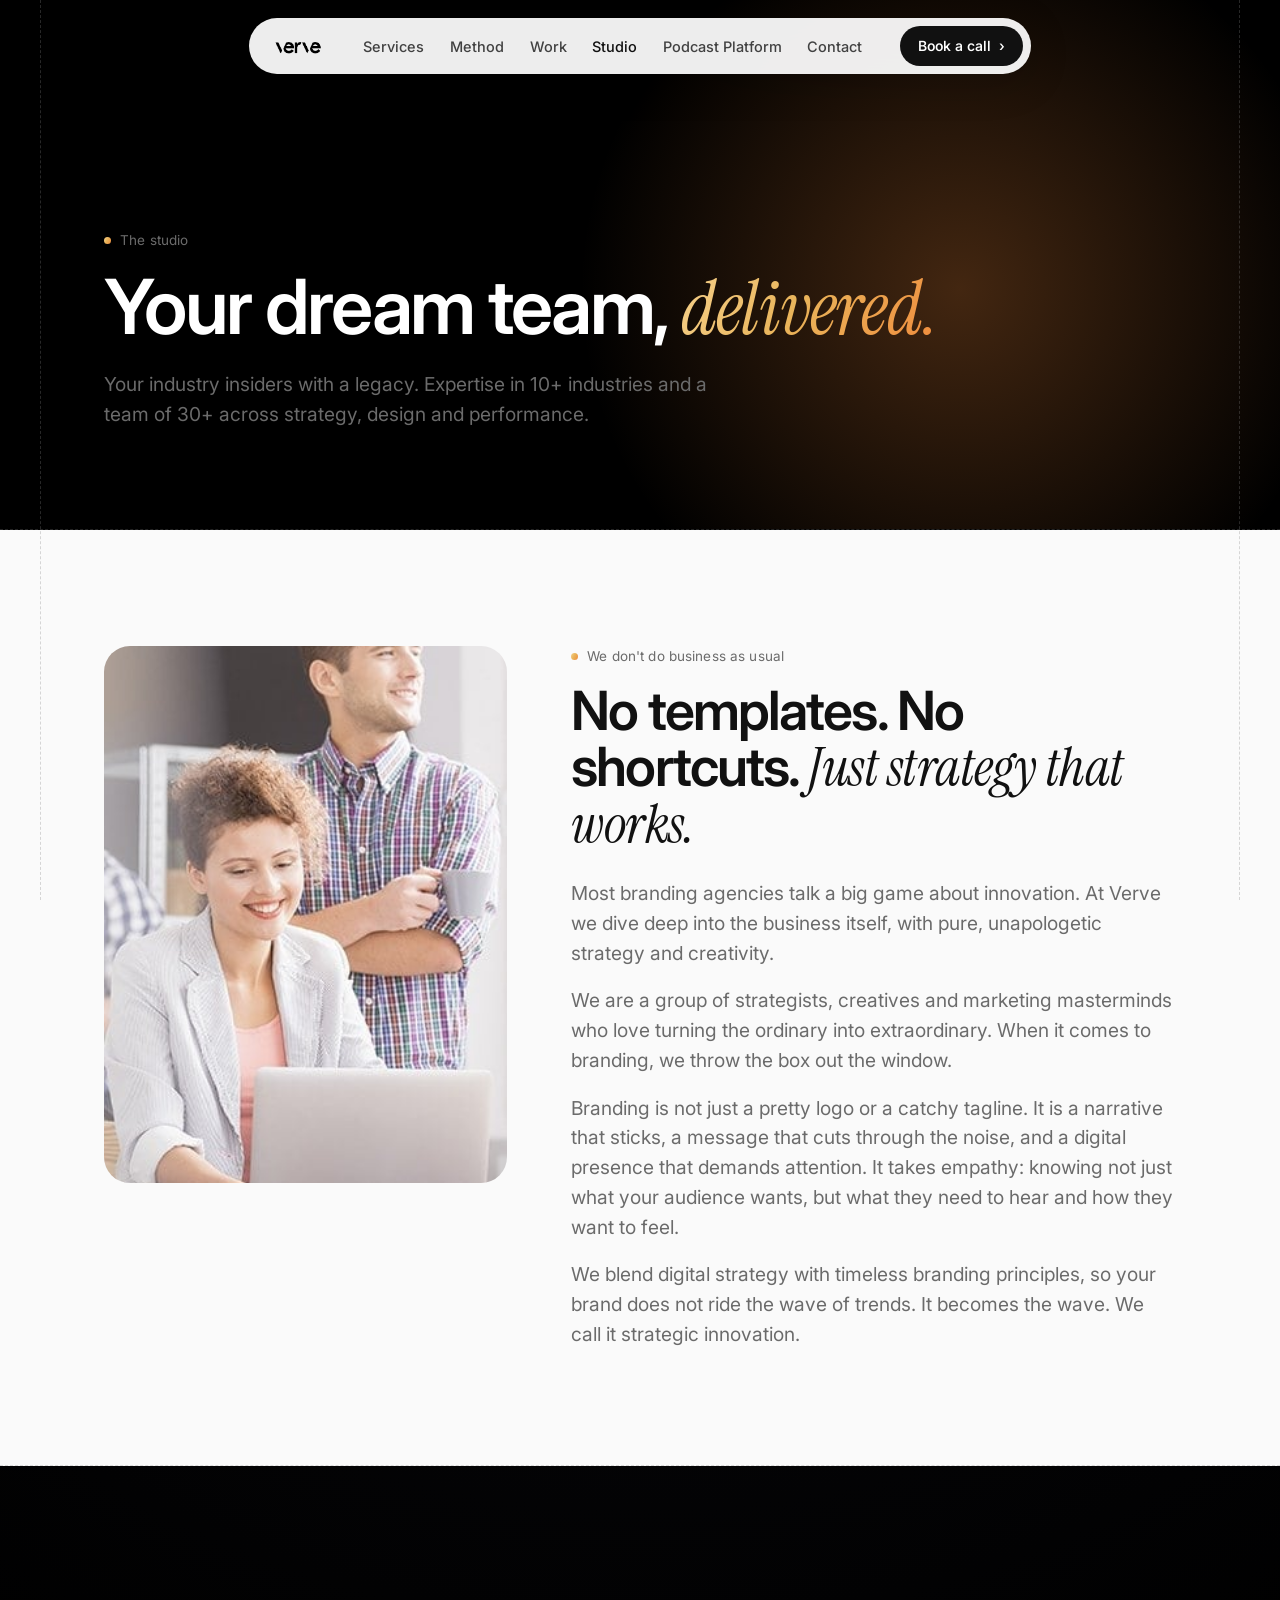
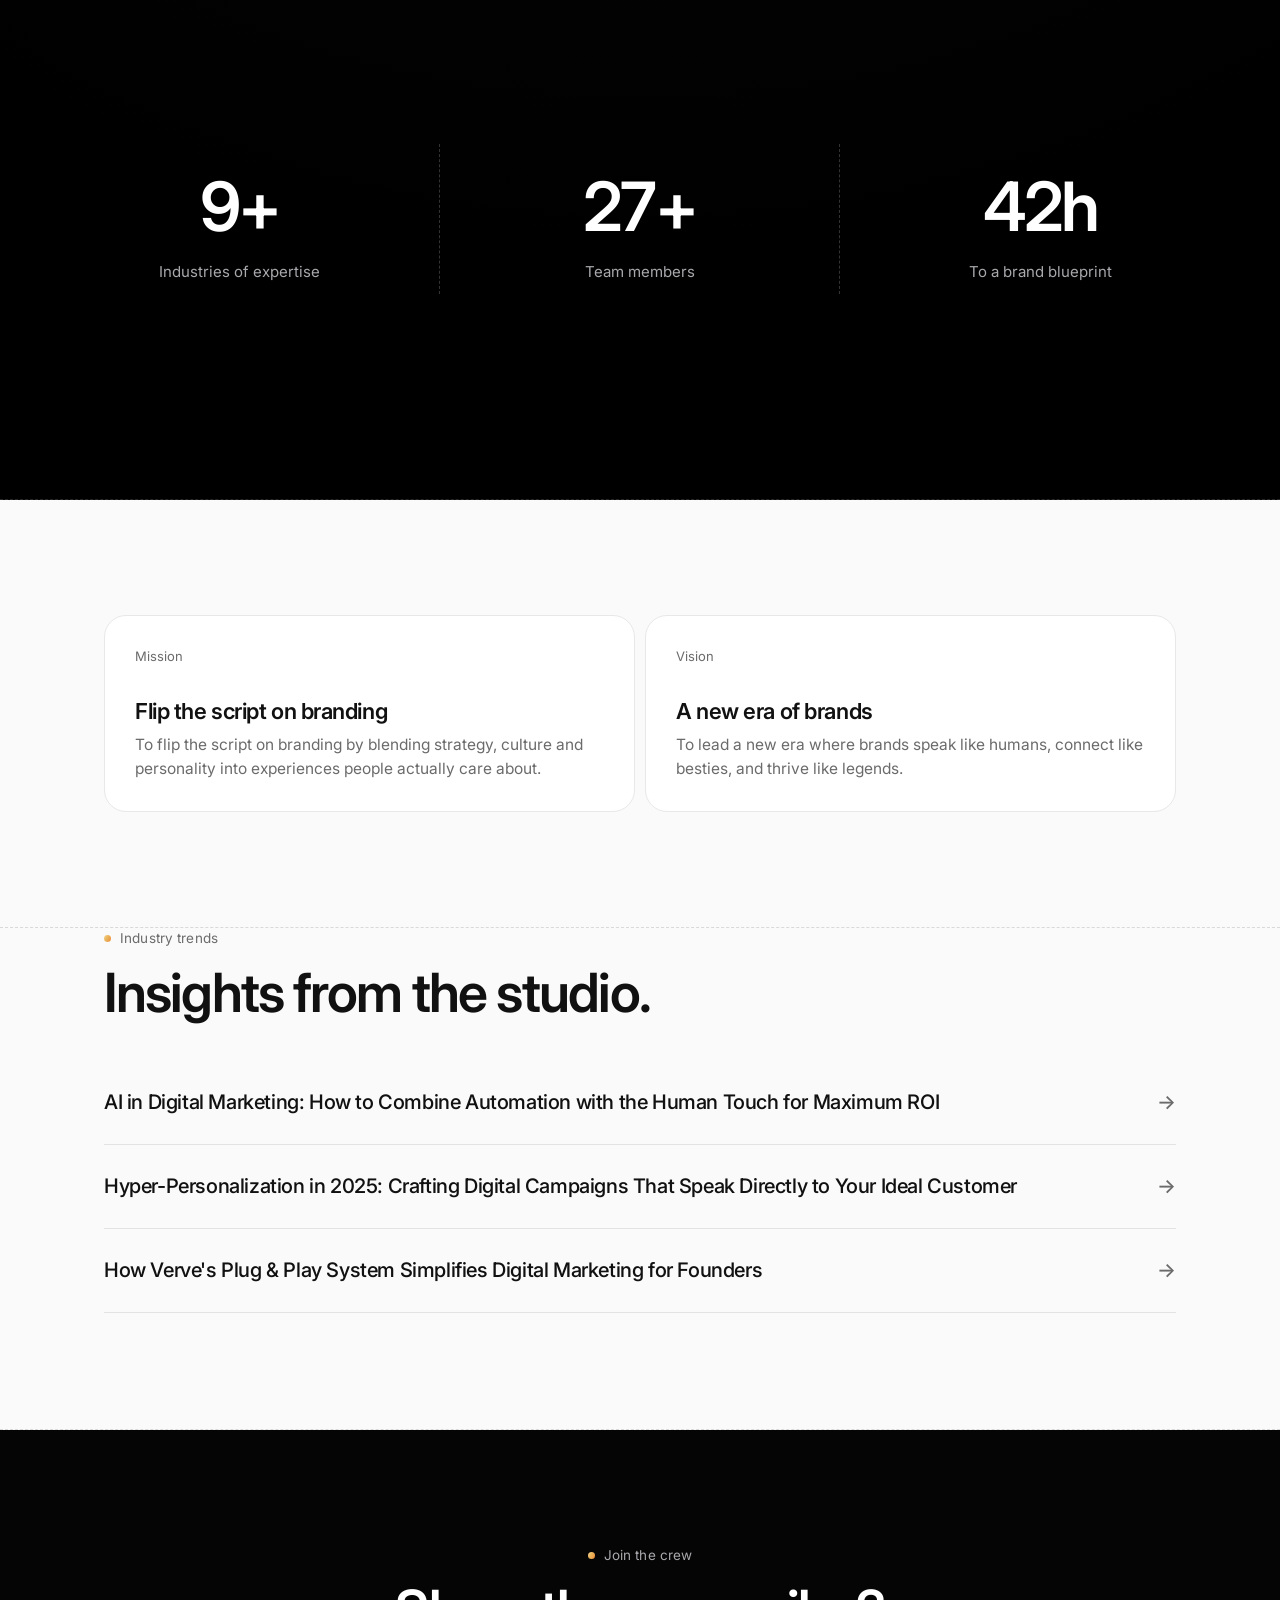
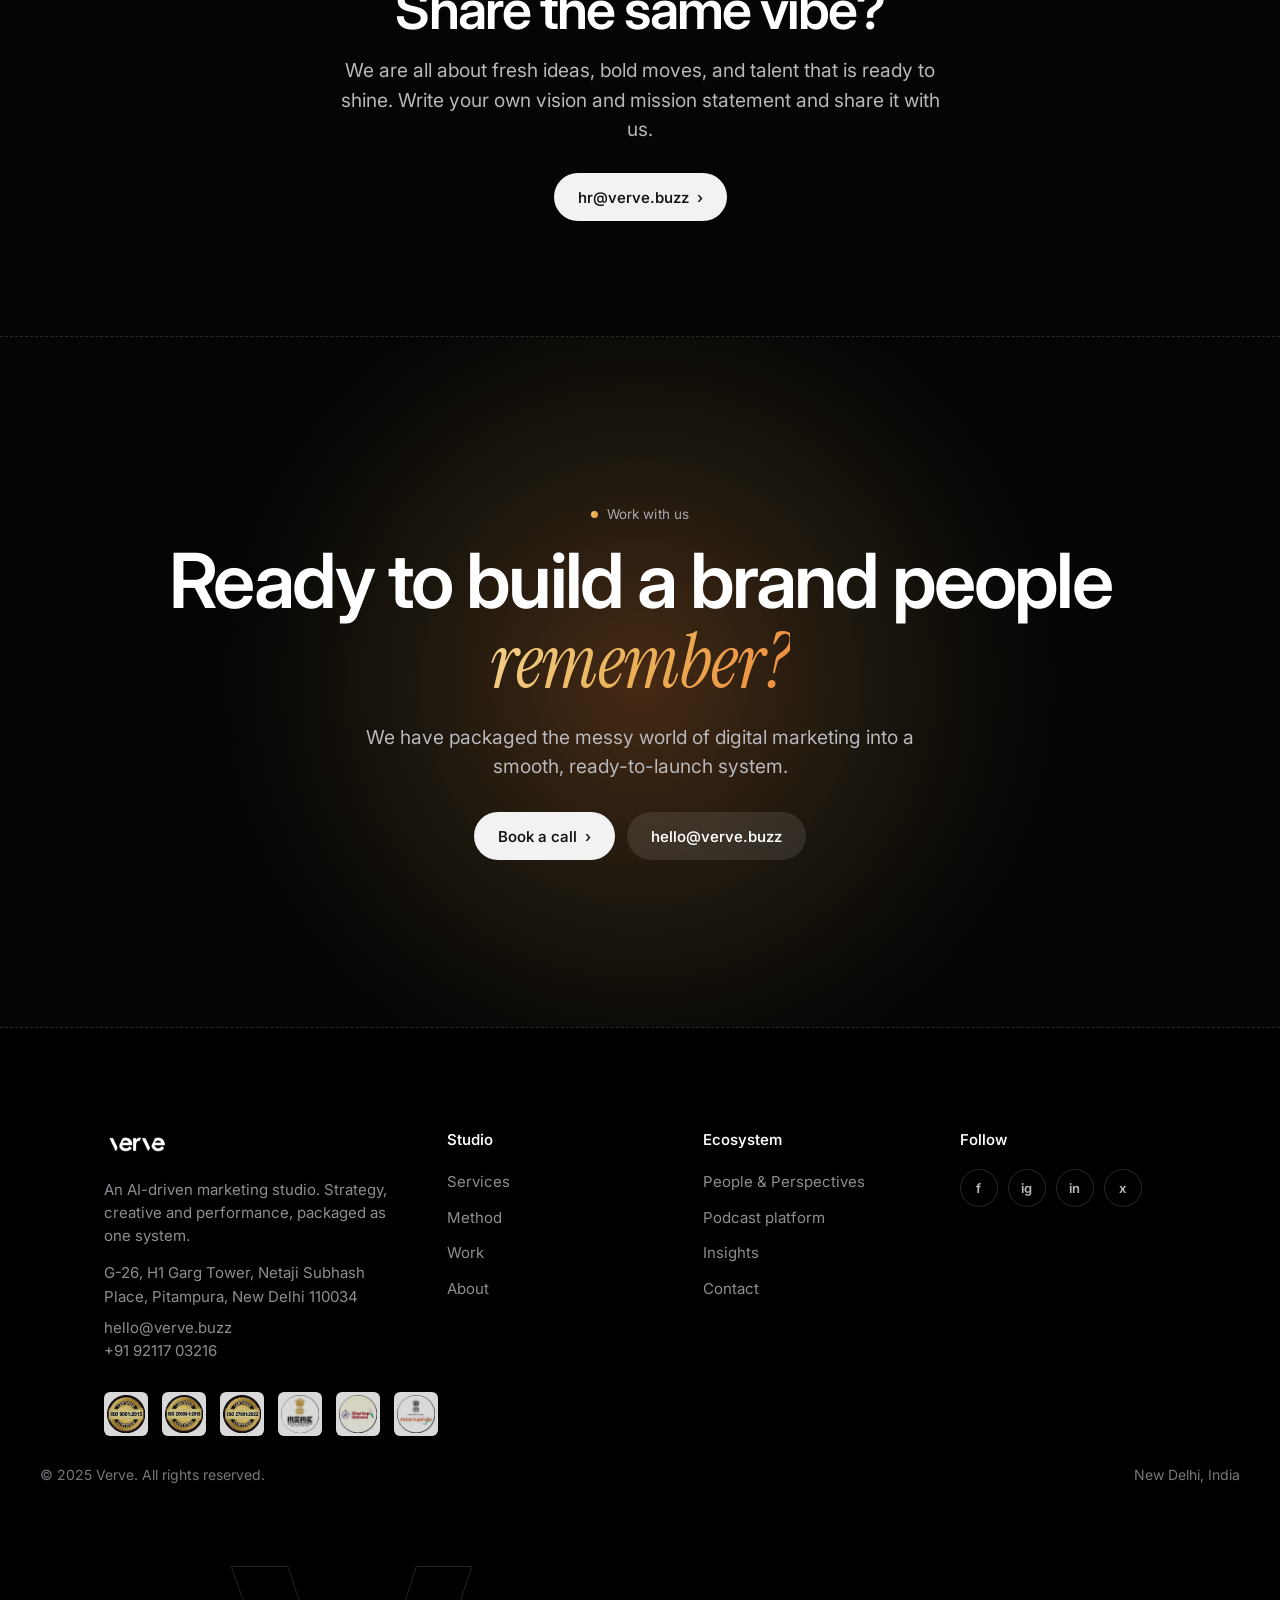
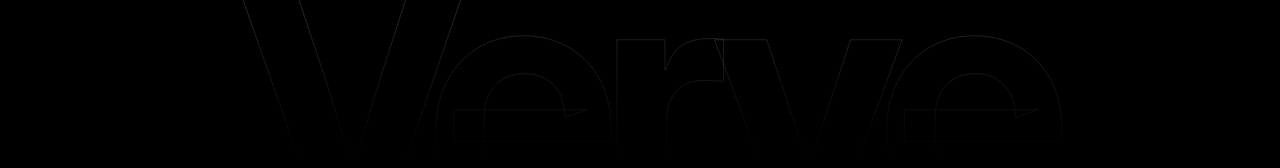
==== about.html @ da862b98 "Redesign: Atomik-inspired clean premium layout, poster graphics, no pricing" ====
<!doctype html><html lang="en"><head><meta charset="utf-8"><meta name="viewport" content="width=device-width,initial-scale=1"><title>Studio | Verve</title><meta name="description" content="Your industry insiders with a legacy. A team of strategists, creatives and marketers who do not do business as usual."><meta property="og:title" content="Studio | Verve"><meta property="og:description" content="Your industry insiders with a legacy. A team of strategists, creatives and marketers who do not do business as usual."><meta property="og:image" content="/assets/v/work5.webp"><meta name="theme-color" content="#050505"><link rel="icon" href="/assets/v/favicon.png"><link rel="preconnect" href="https://fonts.googleapis.com"><link rel="preconnect" href="https://fonts.gstatic.com" crossorigin><link href="https://fonts.googleapis.com/css2?family=Inter:wght@400;450;500;550;600;700&family=Instrument+Serif:ital@1&display=swap" rel="stylesheet"><link rel="stylesheet" href="/css/style.css?v=6"></head><body><div class="rails"></div>
<header class="nav"><div class="pill"><a href="/"><img class="logo" src="/assets/v/verve-logo.png" alt="Verve"></a><ul><li><a href="/services.html">Services</a></li><li><a href="/system.html">Method</a></li><li><a href="/work.html">Work</a></li><li><a href="/about.html" class="on">Studio</a></li><li><a href="/podcast.html">Podcast Platform</a></li><li><a href="/contact.html">Contact</a></li></ul><a class="btn k sm" href="/contact.html">Book a call <i>&rsaquo;</i></a><button class="burger" aria-label="Menu">&#9776;</button></div></header><main><section class="ph"><div class="wrap"><div class="kick">The studio</div><h1 class="rv">Your dream team, <span class="ser gold">delivered.</span></h1><p class="lead rv">Your industry insiders with a legacy. Expertise in 10+ industries and a team of 30+ across strategy, design and performance.</p></div></section><section class="pad"><div class="wrap"><div class="split" style="align-items:start"><div class="aimg rv"><img src="/assets/v/about_img-1.jpg" alt="The Verve team over coffee" loading="lazy"></div><div class="rv"><div class="kick">We don't do business as usual</div><h2 style="margin-bottom:26px">No templates. No shortcuts. <span class="ser">Just strategy that works.</span></h2><p class="lead" style="margin-bottom:18px">Most branding agencies talk a big game about innovation. At Verve we dive deep into the business itself, with pure, unapologetic strategy and creativity.</p><p class="lead" style="margin-bottom:18px">We are a group of strategists, creatives and marketing masterminds who love turning the ordinary into extraordinary. When it comes to branding, we throw the box out the window.</p><p class="lead" style="margin-bottom:18px">Branding is not just a pretty logo or a catchy tagline. It is a narrative that sticks, a message that cuts through the noise, and a digital presence that demands attention. It takes empathy: knowing not just what your audience wants, but what they need to hear and how they want to feel.</p><p class="lead">We blend digital strategy with timeless branding principles, so your brand does not ride the wave of trends. It becomes the wave. We call it strategic innovation.</p></div></div></div></section><section class="dark nums"><div class="wrap ctr pad" style="padding-bottom:0"><div class="kick" style="justify-content:center">The secret ingredient? Us</div><h2 class="rv">A partnership, not a vendor.</h2><div class="grid3"><div><b data-to="10" data-s="+">0</b><span>Industries of expertise</span></div><div><b data-to="30" data-s="+">0</b><span>Team members</span></div><div><b data-to="48" data-s="h">0</b><span>To a brand blueprint</span></div></div></div><div class="horizon"></div></section><section class="pad"><div class="wrap"><div class="g2" style="margin-top:0"><div class="cd"><span class="n">Mission</span><h3>Flip the script on branding</h3><p>To flip the script on branding by blending strategy, culture and personality into experiences people actually care about.</p></div><div class="cd"><span class="n">Vision</span><h3>A new era of brands</h3><p>To lead a new era where brands speak like humans, connect like besties, and thrive like legends.</p></div></div></div></section><section class="pad" style="padding-top:0"><div class="wrap"><div class="kick">Industry trends</div><h2 class="rv">Insights from the studio.</h2><div class="blog" style="margin-top:40px"><a href="https://verve.buzz/ai-in-digital-marketing-how-to-combine-automation-with-the-human-touch-for-maximum-roi/" rel="noopener"><b style="font-weight:520">AI in Digital Marketing: How to Combine Automation with the Human Touch for Maximum ROI</b><span>&rarr;</span></a><a href="https://verve.buzz/hyper-personalization-in-2025-crafting-digital-campaigns-that-speak-directly-to-your-ideal-customer/" rel="noopener"><b style="font-weight:520">Hyper-Personalization in 2025: Crafting Digital Campaigns That Speak Directly to Your Ideal Customer</b><span>&rarr;</span></a><a href="https://verve.buzz/how-verves-plug-play-system-simplifies-digital-marketing-for-founders/" rel="noopener"><b style="font-weight:520">How Verve's Plug &amp; Play System Simplifies Digital Marketing for Founders</b><span>&rarr;</span></a></div></div></section><section class="pad dark" style="background:#050505"><div class="wrap ctr"><div class="kick" style="justify-content:center">Join the crew</div><h2 class="rv">Share the same vibe?</h2><p class="lead" style="margin-top:18px">We are all about fresh ideas, bold moves, and talent that is ready to shine. Write your own vision and mission statement and share it with us.</p><p style="margin-top:28px"><a class="btn w" href="mailto:hr@verve.buzz">hr@verve.buzz <i>&rsaquo;</i></a></p></div></section><section class="cta2 dark"><div class="orb"></div><div class="wrap in"><div class="kick" style="justify-content:center">Work with us</div><h2 class="rv">Ready to build a brand people <span class="ser gold">remember?</span></h2><p class="lead rv" style="margin:0 auto">We have packaged the messy world of digital marketing into a smooth, ready-to-launch system.</p><div class="cta"><a class="btn w" href="/contact.html">Book a call <i>&rsaquo;</i></a><a class="btn g" href="mailto:hello@verve.buzz">hello@verve.buzz</a></div></div></section></main><footer><div class="wrap"><div class="fg"><div><img src="/assets/v/verve-logo.png" alt="Verve" style="height:30px;margin-bottom:20px"><p style="max-width:330px">An AI-driven marketing studio. Strategy, creative and performance, packaged as one system.</p><p style="margin-top:14px">G-26, H1 Garg Tower, Netaji Subhash Place, Pitampura, New Delhi 110034</p><p style="margin-top:8px"><a href="mailto:hello@verve.buzz">hello@verve.buzz</a><br><a href="tel:+919211703216">+91 92117 03216</a></p></div>
<div><h4>Studio</h4><ul><li><a href="/services.html">Services</a></li><li><a href="/system.html">Method</a></li><li><a href="/work.html">Work</a></li><li><a href="/about.html">About</a></li></ul></div>
<div><h4>Ecosystem</h4><ul><li><a href="https://people-and-perspectives-site.pages.dev" rel="noopener">People &amp; Perspectives</a></li><li><a href="/podcast.html">Podcast platform</a></li><li><a href="https://verve.buzz/blog/" rel="noopener">Insights</a></li><li><a href="/contact.html">Contact</a></li></ul></div>
<div><h4>Follow</h4><div class="soc"><a href="https://www.facebook.com/profile.php?id=61567252204766" aria-label="Facebook" rel="noopener">f</a><a href="https://www.instagram.com/theverve360" aria-label="Instagram" rel="noopener">ig</a><a href="https://www.linkedin.com/company/theverve360" aria-label="LinkedIn" rel="noopener">in</a><a href="https://x.com/verve360" aria-label="X" rel="noopener">x</a></div></div></div>
<div class="certs"><img src="/assets/pp/logos/cert_iso9001.png" alt="ISO 9001" loading="lazy"><img src="/assets/pp/logos/cert_iso20000.png" alt="ISO 20000" loading="lazy"><img src="/assets/pp/logos/cert_iso27001.png" alt="ISO 27001" loading="lazy"><img src="/assets/pp/logos/cert_msme.png" alt="MSME" loading="lazy"><img src="/assets/pp/logos/cert_odisha.png" alt="Startup Odisha" loading="lazy"><img src="/assets/pp/logos/cert_startupindia.png" alt="Startup India" loading="lazy"></div></div><div class="wrap fb"><span>&copy; 2025 Verve. All rights reserved.</span><span>New Delhi, India</span></div><div class="mark" aria-hidden="true">Verve</div></footer>
<div class="lb"><button aria-label="Close">&times;</button><img alt=""></div><script src="/js/main.js?v=6" defer></script></body></html>
---- css/style.css ----
:root{--ink:#050505;--ink2:#0d0d0f;--paper:#fafafa;--card:#f1f1f0;--txt:#111;--mut:#6b6b6b;--lt:#a8a8ad;--gold:#e9b45a;--amber:#f08a3c;--grad:linear-gradient(120deg,#f6d28e,#e9b45a 45%,#f08a3c);--r:24px;--w:1200px;--f:'Inter',system-ui,sans-serif;--s:'Instrument Serif',Georgia,serif}
*{box-sizing:border-box;margin:0;padding:0}html{scroll-behavior:smooth}
body{font-family:var(--f);background:var(--paper);color:var(--txt);line-height:1.55;-webkit-font-smoothing:antialiased;overflow-x:hidden;font-size:16px}
img,video{display:block;max-width:100%}a{color:inherit;text-decoration:none}ul{list-style:none}
.rails{position:fixed;inset:0 max(14px,calc((100vw - var(--w))/2)) 0;border-inline:1px dashed rgba(128,128,128,.3);pointer-events:none;z-index:60}
.wrap{max-width:var(--w);margin:0 auto;padding:0 clamp(22px,5vw,64px)}
section{position:relative;border-bottom:1px dashed rgba(128,128,128,.28)}
.dark{background:var(--ink);color:#fff}.dark .mut{color:var(--lt)}
.pad{padding:clamp(70px,9vw,130px) 0}
h1,h2,h3{letter-spacing:-.035em;line-height:1.04;font-weight:600}
h1{font-size:clamp(40px,6.2vw,76px)}h2{font-size:clamp(32px,4.4vw,54px)}h3{font-size:22px;letter-spacing:-.02em}
.ser{font-family:var(--s);font-style:italic;font-weight:400;letter-spacing:-.01em}
.gold{background:var(--grad);-webkit-background-clip:text;background-clip:text;color:transparent}
.kick{font-size:13.5px;color:var(--mut);letter-spacing:.01em;margin-bottom:16px;display:flex;align-items:center;gap:9px}
.kick:before{content:"";width:7px;height:7px;border-radius:50%;background:var(--grad)}
.dark .kick{color:var(--lt)}
.lead{font-size:clamp(17px,1.5vw,20px);color:var(--mut);max-width:620px}.dark .lead{color:#b8b8bd}
.ctr{text-align:center}.ctr .lead,.ctr h2{margin-inline:auto}
/* buttons */
.btn{display:inline-flex;align-items:center;gap:8px;height:48px;padding:0 24px;border-radius:99px;font-weight:550;font-size:15px;border:0;cursor:pointer;transition:transform .25s,background .25s,box-shadow .25s;font-family:inherit}
.btn.w{background:#f2f2f2;color:#111}.btn.w:hover{background:#fff;transform:translateY(-2px);box-shadow:0 10px 30px rgba(255,255,255,.12)}
.btn.k{background:#111;color:#fff}.btn.k:hover{background:#000;transform:translateY(-2px);box-shadow:0 10px 30px rgba(0,0,0,.2)}
.btn.g{background:rgba(255,255,255,.1);color:#fff;backdrop-filter:blur(8px)}.btn.g:hover{background:rgba(255,255,255,.18)}
.btn.l{background:#ececec;color:#111}.btn.l:hover{background:#e2e2e2}
.btn.sm{height:40px;padding:0 18px;font-size:14px}
.btn i{font-style:normal;transition:transform .25s}.btn:hover i{transform:translateX(3px)}
/* nav */
.nav{position:fixed;top:18px;left:0;right:0;z-index:80;display:flex;justify-content:center;pointer-events:none}
.nav .pill{pointer-events:auto;display:flex;align-items:center;gap:clamp(14px,3vw,38px);background:rgba(255,255,255,.93);backdrop-filter:blur(14px);border-radius:99px;padding:8px 8px 8px 22px;box-shadow:0 8px 40px rgba(0,0,0,.18);color:#111;transition:transform .4s}
.nav .logo{height:25px;width:auto;filter:invert(1)}
.nav ul{display:flex;gap:clamp(14px,2vw,28px)}.nav ul a{font-size:14.5px;font-weight:500;opacity:.78;transition:opacity .2s}.nav ul a:hover,.nav ul a.on{opacity:1}
.nav .burger{display:none;background:#111;color:#fff;border:0;width:40px;height:40px;border-radius:50%;font-size:17px;cursor:pointer}
.nav.hide .pill{transform:translateY(-90px)}
@media(max-width:900px){.nav ul{display:none}.nav .burger{display:block}.nav .pill{width:calc(100% - 32px);justify-content:space-between;padding-right:8px}.nav .btn{display:none}
.nav.open ul{display:flex;position:absolute;top:62px;left:16px;right:16px;flex-direction:column;background:#fff;border-radius:22px;padding:20px 24px;gap:16px;box-shadow:0 20px 50px rgba(0,0,0,.25);pointer-events:auto}.nav.open ul a{font-size:17px;opacity:1}}
/* hero */
.hero{min-height:100svh;display:flex;flex-direction:column;justify-content:flex-start;padding-top:clamp(130px,17vh,180px);overflow:hidden;background:#000}
.hero canvas{position:absolute;inset:0;width:100%;height:100%}
.hero:after{content:"";position:absolute;inset:0;background:radial-gradient(ellipse at 50% 35%,rgba(0,0,0,.55),transparent 55%),linear-gradient(180deg,transparent 60%,#000);pointer-events:none}
.hero .in{position:relative;z-index:2;text-align:center}
.hero h1{max-width:900px;margin:0 auto 22px}.hero .lead{margin:0 auto 34px;color:#cfcfd4}
.hero .cta{display:flex;gap:12px;justify-content:center;flex-wrap:wrap}
.fan{position:relative;z-index:2;display:flex;justify-content:center;margin-top:clamp(50px,7vh,90px);height:clamp(260px,32vw,400px)}
.fan figure{position:absolute;bottom:calc(-1 * clamp(40px,6vw,90px));width:clamp(130px,17vw,230px);aspect-ratio:3/4;border-radius:18px;overflow:hidden;box-shadow:0 30px 70px rgba(0,0,0,.6);border:1px solid rgba(255,255,255,.14);transform-origin:50% 120%;transition:transform .8s cubic-bezier(.2,.8,.2,1),opacity .8s;opacity:0}
.fan.in figure{opacity:1}
.fan figure img{width:100%;height:100%;object-fit:cover}
.fan figure:nth-child(1){left:calc(50% - clamp(310px,40vw,560px));transform:rotate(-14deg) translateY(30px)}.fan.in figure:nth-child(1){transform:rotate(-14deg)}
.fan figure:nth-child(2){left:calc(50% - clamp(210px,27vw,380px));transform:rotate(-7deg) translateY(30px)}.fan.in figure:nth-child(2){transform:rotate(-7deg)}
.fan figure:nth-child(3){left:calc(50% - clamp(65px,8.5vw,115px));z-index:3;transform:translateY(30px)}.fan.in figure:nth-child(3){transform:none}
.fan figure:nth-child(4){left:calc(50% + clamp(40px,5vw,80px));transform:rotate(7deg) translateY(30px)}.fan.in figure:nth-child(4){transform:rotate(7deg)}
.fan figure:nth-child(5){left:calc(50% + clamp(140px,18vw,250px));transform:rotate(14deg) translateY(30px)}.fan.in figure:nth-child(5){transform:rotate(14deg)}
@media(max-width:700px){.fan figure:nth-child(1),.fan figure:nth-child(5){display:none}.fan figure:nth-child(2){left:calc(50% - 150px)}.fan figure:nth-child(4){left:calc(50% + 20px)}.fan figure:nth-child(3){left:calc(50% - 70px)}.fan figure{width:130px}}
/* marquee */
.marq{overflow:hidden;mask-image:linear-gradient(90deg,transparent,#000 10%,#000 90%,transparent)}
.marq .t{display:flex;gap:clamp(40px,6vw,80px);width:max-content;animation:mq 50s linear infinite;align-items:center}
.marq.rev .t{animation-direction:reverse}.marq:hover .t{animation-play-state:paused}
@keyframes mq{to{transform:translateX(-50%)}}
.strip{background:#000;padding:26px 0;border-bottom:1px dashed rgba(255,255,255,.14)}
.strip img{height:26px;width:auto;filter:brightness(0) invert(1);opacity:.55}
.strip .t{gap:70px}
/* logo grid */
.lg{display:grid;grid-template-columns:repeat(5,1fr);border-top:1px dashed rgba(128,128,128,.3)}
.lg>div{aspect-ratio:2/1;display:flex;flex-direction:column;align-items:center;justify-content:center;gap:10px;border-right:1px dashed rgba(128,128,128,.3);border-bottom:1px dashed rgba(128,128,128,.3);position:relative;transition:background .3s}
.lg>div:nth-child(5n){border-right:0}.lg>div:hover{background:#fff}
.lg img{width:62px;height:62px;border-radius:50%;object-fit:cover;filter:grayscale(1);opacity:.75;transition:.4s}.lg>div:hover img{filter:none;opacity:1;transform:scale(1.06)}
.lg small{position:absolute;bottom:12px;font-size:11.5px;color:var(--mut)}
@media(max-width:800px){.lg{grid-template-columns:repeat(3,1fr)}.lg>div:nth-child(5n){border-right:1px dashed rgba(128,128,128,.3)}.lg>div:nth-child(3n){border-right:0}.lg>div{aspect-ratio:1.3}}
/* feature cards */
.fgrid{display:grid;grid-template-columns:1fr 1fr;gap:10px;margin-top:56px}
.fc{position:relative;border-radius:26px;background:#07070a;color:#fff;overflow:hidden;min-height:560px;display:flex;flex-direction:column;justify-content:flex-end;padding:34px}
.fc.wide{grid-column:1/-1;min-height:620px}
.fc .bg{position:absolute;inset:0;z-index:0}
.fc .bg:after{content:"";position:absolute;inset:0;background:linear-gradient(180deg,rgba(0,0,0,.05),rgba(0,0,0,.2) 45%,rgba(0,0,0,.88))}
.fc>*{position:relative;z-index:1}
.fc h3{font-size:28px;margin-bottom:8px}.fc p{color:#c3c3c8;max-width:430px;font-size:15.5px}
.fc .row{display:flex;justify-content:space-between;align-items:flex-end;gap:20px;flex-wrap:wrap}
.fc .glow{position:absolute;inset:0;background:radial-gradient(60% 70% at 85% 10%,rgba(240,138,60,.35),transparent 60%),radial-gradient(50% 60% at 10% 90%,rgba(233,180,90,.18),transparent 60%)}
.collage{position:absolute;inset:34px 34px 150px;display:grid;gap:12px}
.collage img{width:100%;height:100%;object-fit:cover;border-radius:16px;border:1px solid rgba(255,255,255,.1)}
.c3{grid-template-columns:1.3fr 1fr 1fr}.c3 img:first-child{grid-row:span 2}.c3{grid-template-rows:1fr 1fr}
.c2{grid-template-columns:1fr 1fr}
.wid{position:absolute;z-index:2;background:rgba(18,18,22,.72);backdrop-filter:blur(16px);border:1px solid rgba(255,255,255,.12);border-radius:16px;padding:16px 18px;font-size:13px;color:#d6d6da;min-width:180px}
.wid b{display:block;font-size:22px;color:#fff;letter-spacing:-.02em;margin-top:2px}
.term{position:absolute;left:34px;right:34px;top:34px;background:rgba(10,10,14,.78);backdrop-filter:blur(12px);border:1px solid rgba(255,255,255,.12);border-radius:16px;padding:22px 24px;font:13.5px/1.75 ui-monospace,Menlo,monospace;color:#c9c9ce;min-height:210px}
.term .k{color:var(--gold)}.term .gr{color:#7bd88f}.term .cur{display:inline-block;width:8px;height:15px;background:#fff;vertical-align:-2px;animation:bl 1s steps(1) infinite}@keyframes bl{50%{opacity:0}}
@media(max-width:860px){.fgrid{grid-template-columns:1fr}.fc{min-height:520px;padding:26px}.collage{inset:26px 26px 190px}}
/* numbers */
.nums{position:relative;overflow:hidden}
.nums .horizon{position:absolute;left:50%;bottom:-62%;width:150%;aspect-ratio:1;transform:translateX(-50%);border-radius:50%;background:radial-gradient(circle at 50% 0,#0b0b10 0,#000 60%);box-shadow:0 -2px 90px 8px rgba(240,160,70,.35),inset 0 2px 30px rgba(246,210,142,.55);pointer-events:none}
.nums .grid3{display:grid;grid-template-columns:repeat(3,1fr);margin-top:70px;position:relative;z-index:2;padding-bottom:clamp(120px,16vw,220px)}
.nums .grid3>div{text-align:center;padding:10px 24px;border-right:1px dashed rgba(255,255,255,.2)}.nums .grid3>div:last-child{border:0}
.nums b{display:block;font-size:clamp(40px,5.5vw,68px);font-weight:600;letter-spacing:-.04em}.nums span{color:var(--lt);font-size:15px}
@media(max-width:700px){.nums .grid3{grid-template-columns:1fr;gap:30px}.nums .grid3>div{border:0}}
/* case */
.case{display:grid;grid-template-columns:1fr 1.1fr;gap:clamp(30px,6vw,80px);align-items:center;padding:clamp(40px,6vw,80px) 0}
.case.flip .txt{order:2}
.case .badge{color:#1d6fe0;font-size:14px;font-weight:550;margin-bottom:14px;display:flex;align-items:center;gap:8px}
.case h3{font-size:clamp(26px,3vw,36px);margin-bottom:16px;font-weight:550}
.case p{color:var(--mut);margin-bottom:24px;max-width:500px}
.tbl{display:grid;grid-template-columns:1fr 1fr;border:1px solid #e3e3e3;border-radius:14px;margin-top:26px;background:#fcfcfc;overflow:hidden}
.tbl div{padding:16px 18px;border-right:1px solid #e3e3e3;border-bottom:1px solid #e3e3e3}.tbl div:nth-child(2n){border-right:0}.tbl div:nth-last-child(-n+2){border-bottom:0}
.tbl small{display:block;color:var(--mut);font-size:13px}.tbl b{font-weight:600;font-size:16px}
.stage{background:#efefee;border-radius:28px;padding:clamp(20px,3vw,40px);position:relative;overflow:hidden;aspect-ratio:1.06}
.stage img{width:100%;height:100%;object-fit:cover;border-radius:16px;box-shadow:0 30px 60px rgba(0,0,0,.14)}
.stage.dk{background:#0c0c0f}
.stage .cap{position:absolute;left:28px;right:28px;bottom:16px;display:flex;justify-content:space-between;font-size:12.5px;color:var(--mut)}
.sep{border-top:1px dashed rgba(128,128,128,.3)}
@media(max-width:860px){.case{grid-template-columns:1fr}.case.flip .txt{order:0}}
/* posters */
.posters{padding:clamp(70px,8vw,110px) 0;overflow:hidden}
.posters .row{display:flex;gap:18px;width:max-content;animation:mq 70s linear infinite;margin-bottom:18px}
.posters .row.r2{animation-direction:reverse;animation-duration:85s}
.posters .row:hover{animation-play-state:paused}
.posters .row figure{width:clamp(190px,19vw,260px);border-radius:16px;overflow:hidden;flex:none;background:#111}
.posters img{width:100%;height:auto;transition:transform .5s}
.posters figure:hover img{transform:scale(1.04)}
.posters .wmask{mask-image:linear-gradient(90deg,transparent,#000 8%,#000 92%,transparent);overflow:hidden}
/* podcast block */
.pod{display:grid;grid-template-columns:1fr 1fr;gap:clamp(30px,6vw,90px);align-items:center}
.pod h2{margin-bottom:18px}
.phone{position:relative;max-width:330px;margin:auto;border-radius:38px;padding:9px;background:#161618;box-shadow:0 40px 80px rgba(0,0,0,.35),inset 0 0 0 1px #333}
.phone video{border-radius:30px;width:100%;aspect-ratio:9/16;object-fit:cover;background:#000}
.phone .badge2{position:absolute;left:-26px;bottom:60px;background:#fff;color:#111;border-radius:14px;padding:12px 16px;font-size:13px;box-shadow:0 14px 40px rgba(0,0,0,.2)}
.phone .badge2 b{display:block;font-size:15px}
.guests{display:flex;margin-top:30px}.guests img{width:54px;height:54px;border-radius:50%;object-fit:cover;border:3px solid var(--paper);margin-left:-12px;transition:transform .3s}.guests img:first-child{margin-left:0}.guests img:hover{transform:translateY(-4px)}
@media(max-width:860px){.pod{grid-template-columns:1fr}.phone .badge2{left:8px}}
/* testimonials */
.tg{display:grid;grid-template-columns:repeat(2,1fr);gap:12px;margin-top:50px}
.tc{background:#fff;border:1px solid #e8e8e8;border-radius:22px;padding:32px}
.tc q{display:block;font-size:18px;line-height:1.55;letter-spacing:-.01em;quotes:none;margin-bottom:26px;font-weight:450}
.tc .who{display:flex;align-items:center;gap:14px}.tc img{width:48px;height:48px;border-radius:50%;object-fit:cover}.tc b{display:block;font-size:15px}.tc span{font-size:13.5px;color:var(--mut)}
@media(max-width:800px){.tg{grid-template-columns:1fr}}
/* manifesto story */
.story{padding:clamp(90px,12vw,170px) 0}
.story p.big{font-size:clamp(26px,3.7vw,46px);line-height:1.22;letter-spacing:-.03em;font-weight:560;max-width:1000px}
.story .w{opacity:.2;transition:opacity .35s}.story .w.on{opacity:1}
.mlist{display:grid;grid-template-columns:repeat(2,1fr);border-top:1px dashed rgba(255,255,255,.2);margin-top:70px}
.mlist div{padding:30px 28px 30px 0;border-bottom:1px dashed rgba(255,255,255,.2)}.mlist div:nth-child(2n){padding-left:28px;border-left:1px dashed rgba(255,255,255,.2)}
.mlist b{display:block;font-size:19px;font-weight:550;margin-bottom:6px;letter-spacing:-.02em}.mlist span{color:var(--lt);font-size:15px}
@media(max-width:700px){.mlist{grid-template-columns:1fr}.mlist div:nth-child(2n){padding-left:0;border-left:0}}
/* faq */
.faq details{border-bottom:1px solid #e3e3e3;padding:24px 0}.faq summary{font-size:19px;font-weight:550;letter-spacing:-.015em;cursor:pointer;list-style:none;display:flex;justify-content:space-between;gap:20px}
.faq summary::-webkit-details-marker{display:none}.faq summary:after{content:"+";font-size:26px;line-height:1;color:var(--mut);transition:transform .3s}.faq details[open] summary:after{transform:rotate(45deg)}
.faq p{color:var(--mut);margin-top:14px;max-width:760px}
/* cta */
.cta2{position:relative;overflow:hidden;text-align:center;padding:clamp(100px,13vw,190px) 0}
.cta2 .orb{position:absolute;left:50%;top:50%;width:min(900px,120vw);aspect-ratio:1;transform:translate(-50%,-50%);background:radial-gradient(circle,rgba(240,138,60,.28),rgba(233,180,90,.1) 35%,transparent 65%);animation:pulse 8s ease-in-out infinite}
@keyframes pulse{50%{transform:translate(-50%,-50%) scale(1.12);opacity:.8}}
.cta2 .in{position:relative}.cta2 h2{font-size:clamp(38px,6vw,76px);margin-bottom:22px}.cta2 .cta{display:flex;gap:12px;justify-content:center;flex-wrap:wrap;margin-top:30px}
/* footer */
footer{background:#000;color:#fff;padding:clamp(70px,8vw,100px) 0 0;position:relative;overflow:hidden}
.fg{display:grid;grid-template-columns:1.4fr 1fr 1fr 1fr;gap:40px}
footer h4{font-weight:550;font-size:15px;margin-bottom:18px}footer li{margin-bottom:11px}footer li a,footer p,footer address{color:#8d8d93;font-size:15px;font-style:normal;transition:color .2s}footer li a:hover{color:#fff}
.certs{display:flex;gap:14px;flex-wrap:wrap;margin-top:30px;align-items:center}.certs img{height:44px;width:auto;border-radius:6px;background:#fff;padding:3px;opacity:.85}
.fb{display:flex;justify-content:space-between;align-items:center;padding:28px 0;color:#77777d;font-size:14px;position:relative;z-index:2;flex-wrap:wrap;gap:16px}
.soc{display:flex;gap:10px}.soc a{width:38px;height:38px;border-radius:50%;border:1px solid #2a2a2e;display:grid;place-items:center;font-size:13px;font-weight:600;color:#bbb;transition:.25s}.soc a:hover{background:#fff;color:#000}
.mark{font-size:clamp(120px,27vw,360px);font-weight:700;letter-spacing:-.06em;line-height:.8;text-align:center;color:transparent;-webkit-text-stroke:1px rgba(255,255,255,.14);margin-top:40px;mask-image:linear-gradient(180deg,#000 30%,transparent 95%);user-select:none;height:.62em;overflow:hidden}
@media(max-width:800px){.fg{grid-template-columns:1fr 1fr}.fg>div:first-child{grid-column:1/-1}}
/* inner heroes */
.ph{background:#000;color:#fff;padding:clamp(150px,18vw,230px) 0 clamp(60px,8vw,100px);position:relative;overflow:hidden}
.ph:before{content:"";position:absolute;right:-10%;top:-30%;width:70%;aspect-ratio:1;background:radial-gradient(circle,rgba(240,138,60,.28),transparent 60%)}
.ph .wrap{position:relative}.ph h1{max-width:900px;margin-bottom:22px}
/* grids */
.g3{display:grid;grid-template-columns:repeat(3,1fr);gap:10px;margin-top:50px}.g2{display:grid;grid-template-columns:repeat(2,1fr);gap:10px;margin-top:50px}
.cd{background:#fff;border:1px solid #e8e8e8;border-radius:22px;padding:30px;transition:transform .35s,box-shadow .35s}.cd:hover{transform:translateY(-4px);box-shadow:0 24px 50px rgba(0,0,0,.07)}
.cd .n{font-size:13px;color:var(--mut);margin-bottom:34px;display:block}.cd h3{margin-bottom:10px}.cd p{color:var(--mut);font-size:15.5px}
.cd ul li{padding:9px 0;border-top:1px solid #eee;font-size:15px;color:#333}.cd ul{margin-top:18px}
.dark .cd{background:#0e0e11;border-color:#222;color:#fff}.dark .cd p{color:var(--lt)}
@media(max-width:900px){.g3{grid-template-columns:1fr}.g2{grid-template-columns:1fr}}
/* steps */
.steps{margin-top:60px;border-top:1px dashed rgba(128,128,128,.35)}
.step{display:grid;grid-template-columns:120px 1fr 1fr;gap:30px;padding:46px 0;border-bottom:1px dashed rgba(128,128,128,.35)}
.step .no{font-size:14px;color:var(--mut)}.step h3{font-size:clamp(24px,2.8vw,34px)}.step .out{background:#fff;border:1px solid #e8e8e8;border-radius:16px;padding:18px 20px;font-size:15px;margin-top:18px}.step .out small{display:block;color:var(--mut);font-size:12.5px;margin-bottom:4px}
.step p{color:var(--mut)}
@media(max-width:860px){.step{grid-template-columns:1fr;gap:12px}}
/* work */
.filters{display:flex;gap:8px;flex-wrap:wrap;margin:40px 0 30px}.filters button{height:40px;padding:0 18px;border-radius:99px;border:1px solid #ddd;background:#fff;font:500 14px var(--f);cursor:pointer;transition:.2s}.filters button.on,.filters button:hover{background:#111;color:#fff;border-color:#111}
.mas{columns:3;column-gap:12px}.mas figure{break-inside:avoid;margin-bottom:12px;border-radius:18px;overflow:hidden;background:#fff;border:1px solid #e8e8e8;cursor:zoom-in;position:relative}
.mas img{width:100%;height:auto;transition:transform .6s}.mas figure:hover img{transform:scale(1.03)}
.mas figcaption{padding:14px 18px;font-size:14px;display:flex;justify-content:space-between;gap:10px}.mas figcaption span{color:var(--mut)}
.mas figure.hide{display:none}
@media(max-width:900px){.mas{columns:2}}@media(max-width:560px){.mas{columns:1}}
.lb{position:fixed;inset:0;background:rgba(0,0,0,.92);z-index:200;display:none;align-items:center;justify-content:center;padding:30px}.lb.on{display:flex}.lb img{max-height:90vh;max-width:92vw;border-radius:12px}.lb button{position:absolute;top:22px;right:26px;background:#fff;border:0;width:44px;height:44px;border-radius:50%;font-size:20px;cursor:pointer}
/* form */
.form{background:#fff;border:1px solid #e6e6e6;border-radius:26px;padding:clamp(24px,3.5vw,44px)}
.form label{display:block;font-size:13.5px;font-weight:500;margin:18px 0 7px;color:#333}
.form input,.form textarea{width:100%;border:1px solid #dcdcdc;border-radius:12px;padding:14px 16px;font:15.5px var(--f);background:#fafafa;transition:.2s;color:#111}.form input:focus,.form textarea:focus{outline:0;border-color:#111;background:#fff;box-shadow:0 0 0 4px rgba(0,0,0,.06)}
.r2{display:grid;grid-template-columns:1fr 1fr;gap:14px}@media(max-width:600px){.r2{grid-template-columns:1fr}}
.hp{position:absolute!important;left:-9999px}
.needs{display:grid;grid-template-columns:1fr 1fr;gap:10px;margin-top:6px}.needs label{margin:0;display:flex;gap:12px;align-items:flex-start;padding:14px 16px;border:1px solid #e0e0e0;border-radius:14px;cursor:pointer;font-size:14.5px;font-weight:450;line-height:1.4;transition:.2s}.needs label:hover{border-color:#999}.needs input{width:18px;height:18px;margin-top:1px;accent-color:#111;flex:none;padding:0}.needs label:has(input:checked){background:#111;color:#fff;border-color:#111}
@media(max-width:600px){.needs{grid-template-columns:1fr}}
.msg{margin-top:14px;font-size:14.5px;min-height:22px}.msg.ok{color:#127a3d}.msg.err{color:#c0302b}
.cinfo{display:grid;gap:10px}.cinfo a,.cinfo div{display:block;background:#fff;border:1px solid #e8e8e8;border-radius:16px;padding:20px 22px}.cinfo small{display:block;color:var(--mut);font-size:13px}.cinfo b{font-weight:550}
.split{display:grid;grid-template-columns:.8fr 1.2fr;gap:clamp(30px,5vw,70px)}@media(max-width:900px){.split{grid-template-columns:1fr}}
/* reveal */
.rv{opacity:0;transform:translateY(26px);transition:opacity .9s cubic-bezier(.2,.7,.2,1),transform .9s cubic-bezier(.2,.7,.2,1)}.rv.in{opacity:1;transform:none}
@media(prefers-reduced-motion:reduce){*{animation:none!important;transition:none!important}.rv{opacity:1;transform:none}.story .w{opacity:1}}
.blog a{display:block;padding:26px 0;border-bottom:1px solid #e3e3e3;font-size:20px;letter-spacing:-.02em;font-weight:520;display:flex;justify-content:space-between;gap:20px;transition:padding .3s}.blog a:hover{padding-left:12px}.blog a span{color:var(--mut)}
.aimg{border-radius:26px;overflow:hidden}.aimg img{width:100%;height:100%;object-fit:cover;aspect-ratio:3/4}
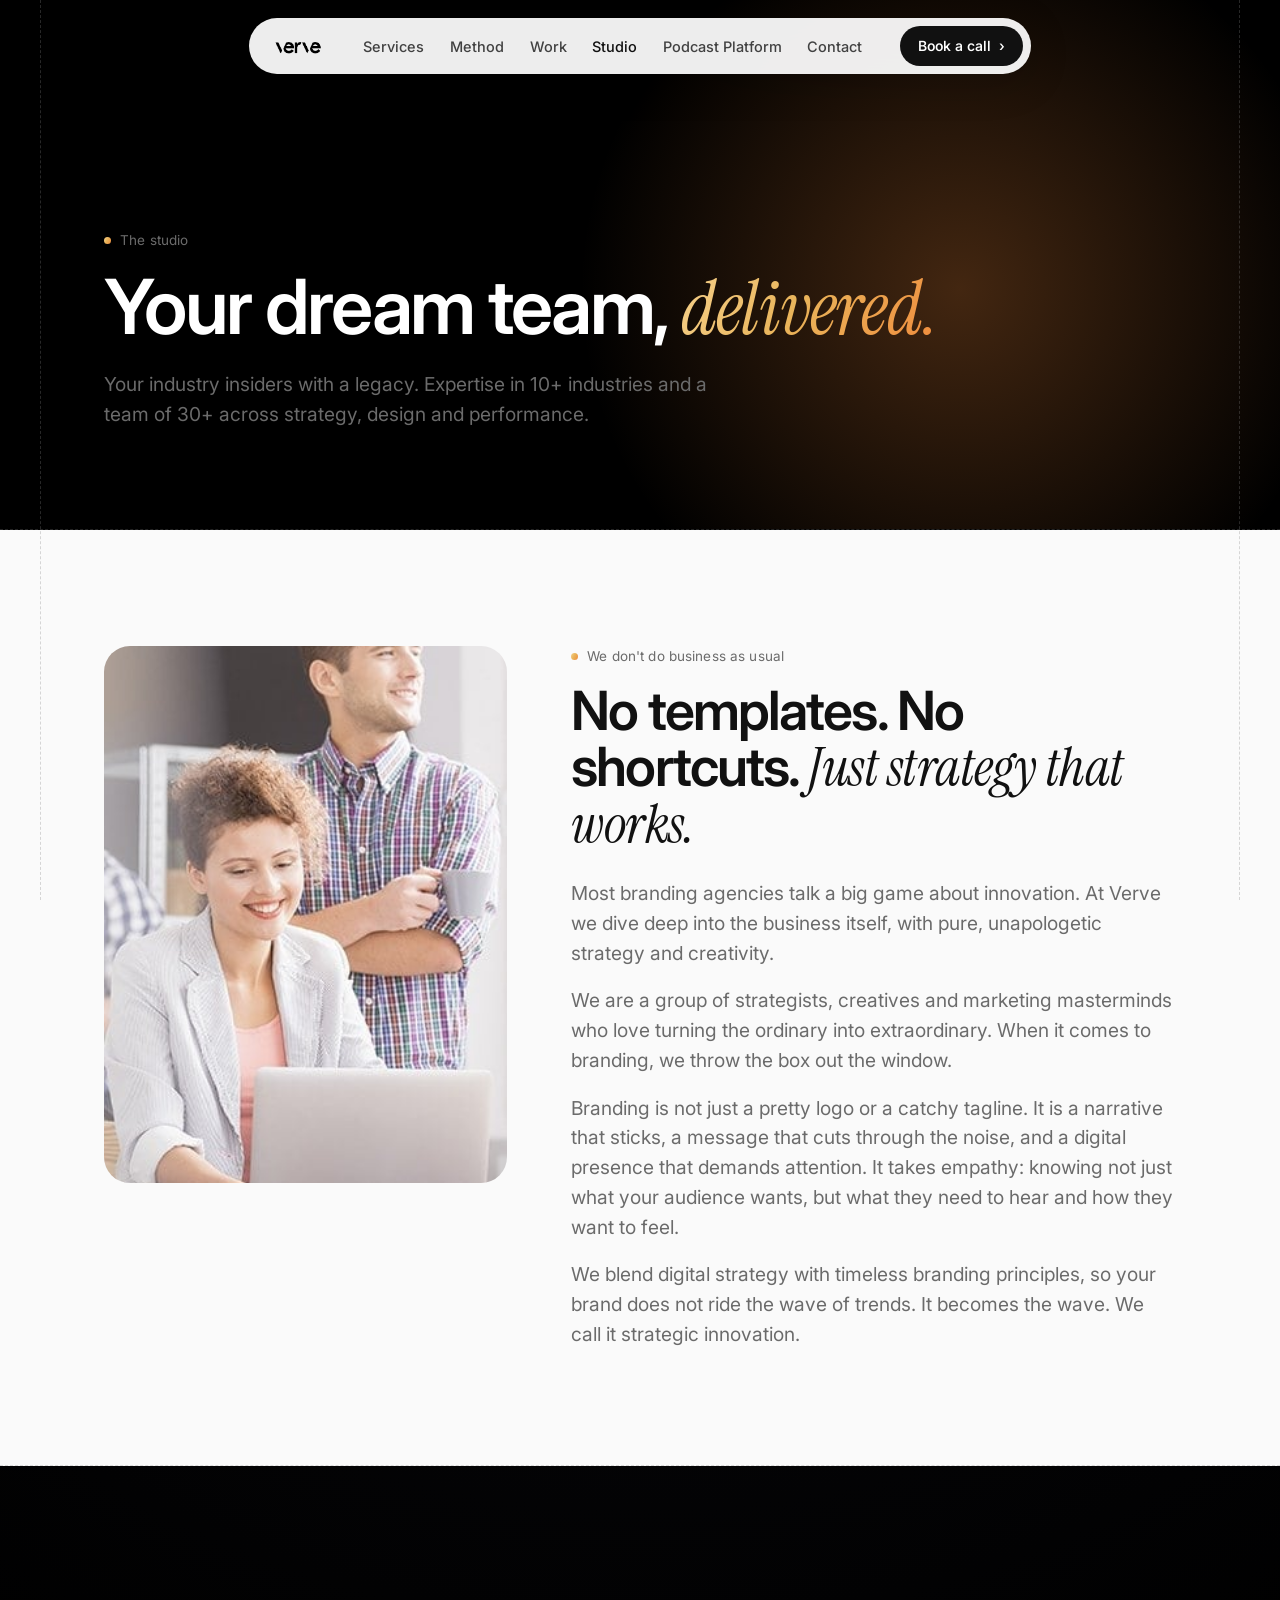
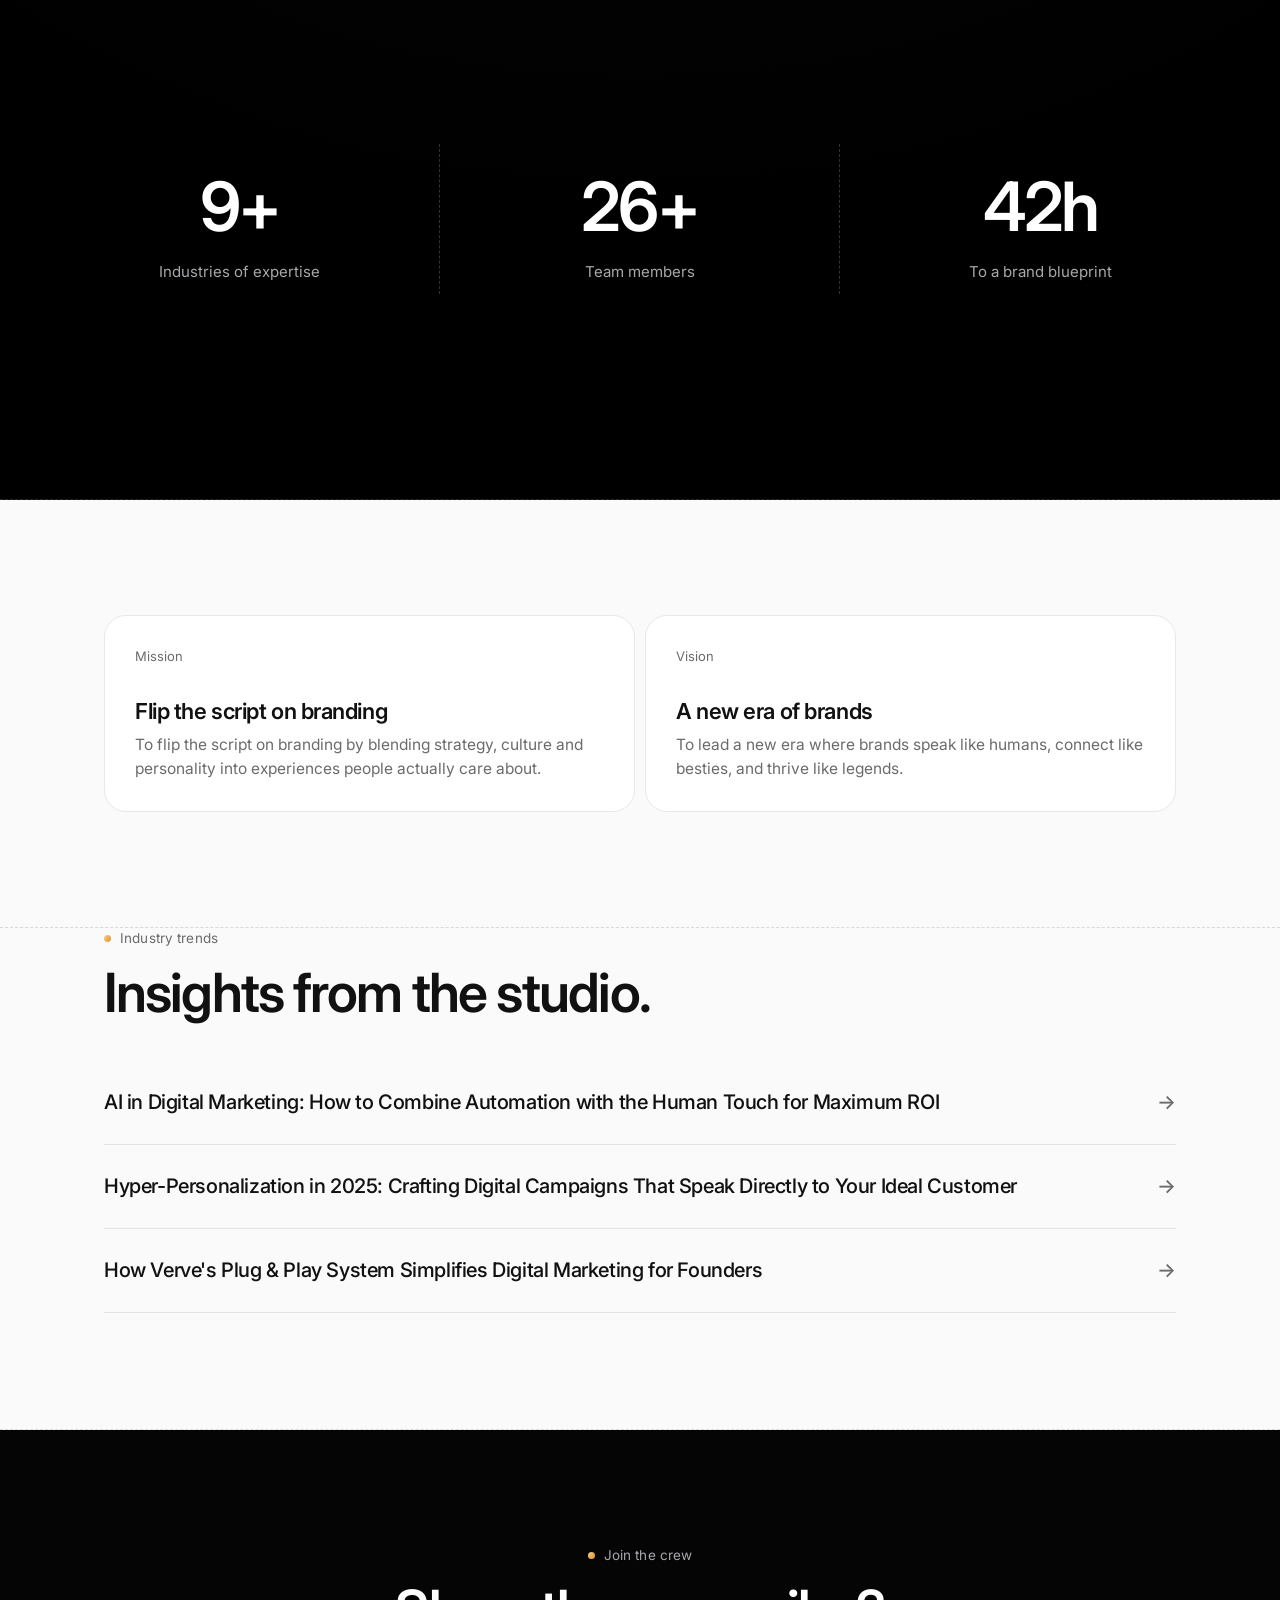
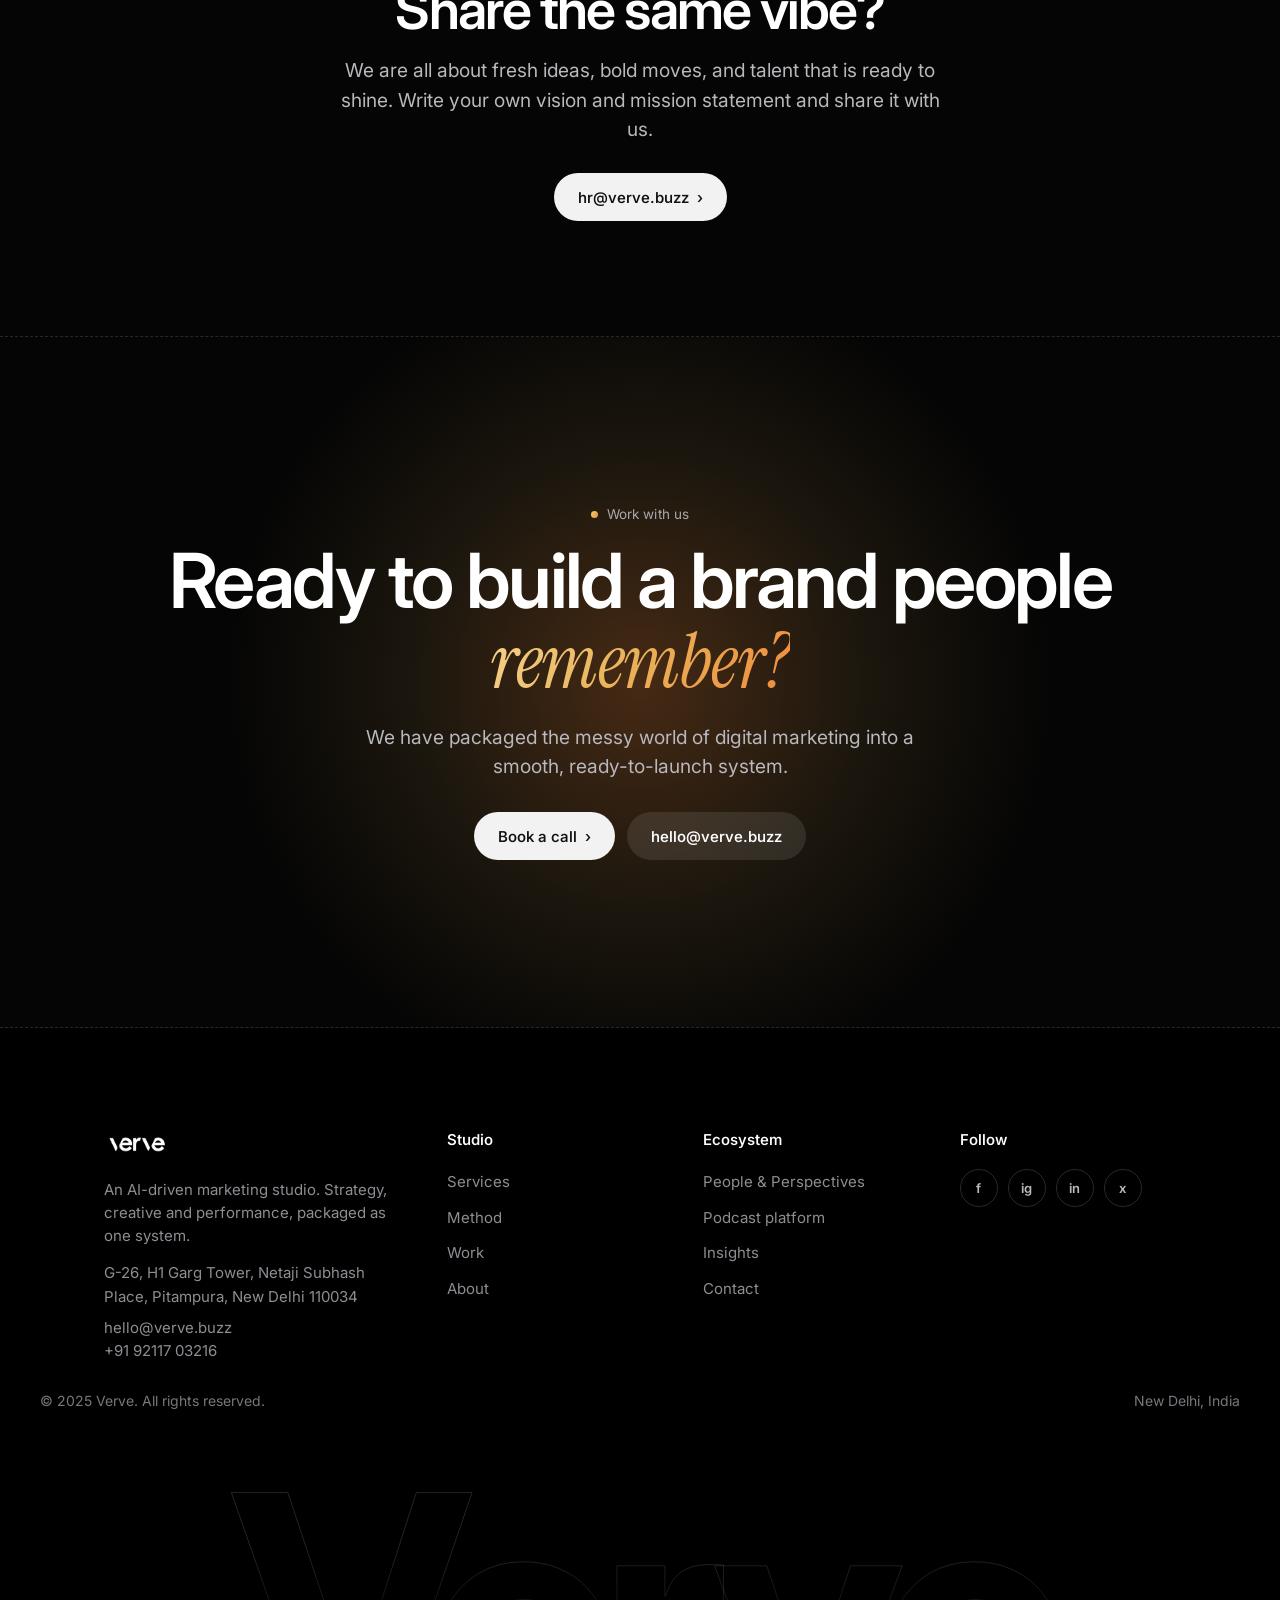
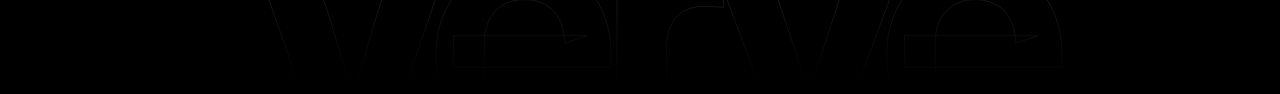
==== commit 5fffc19f: "reconcile unverified claims: drop press strip, cert badges, damaged forbes crop" ====
--- a/about.html
+++ b/about.html
@@ -3,5 +3,5 @@
 <div><h4>Studio</h4><ul><li><a href="/services.html">Services</a></li><li><a href="/system.html">Method</a></li><li><a href="/work.html">Work</a></li><li><a href="/about.html">About</a></li></ul></div>
 <div><h4>Ecosystem</h4><ul><li><a href="https://people-and-perspectives-site.pages.dev" rel="noopener">People &amp; Perspectives</a></li><li><a href="/podcast.html">Podcast platform</a></li><li><a href="https://verve.buzz/blog/" rel="noopener">Insights</a></li><li><a href="/contact.html">Contact</a></li></ul></div>
 <div><h4>Follow</h4><div class="soc"><a href="https://www.facebook.com/profile.php?id=61567252204766" aria-label="Facebook" rel="noopener">f</a><a href="https://www.instagram.com/theverve360" aria-label="Instagram" rel="noopener">ig</a><a href="https://www.linkedin.com/company/theverve360" aria-label="LinkedIn" rel="noopener">in</a><a href="https://x.com/verve360" aria-label="X" rel="noopener">x</a></div></div></div>
-<div class="certs"><img src="/assets/pp/logos/cert_iso9001.png" alt="ISO 9001" loading="lazy"><img src="/assets/pp/logos/cert_iso20000.png" alt="ISO 20000" loading="lazy"><img src="/assets/pp/logos/cert_iso27001.png" alt="ISO 27001" loading="lazy"><img src="/assets/pp/logos/cert_msme.png" alt="MSME" loading="lazy"><img src="/assets/pp/logos/cert_odisha.png" alt="Startup Odisha" loading="lazy"><img src="/assets/pp/logos/cert_startupindia.png" alt="Startup India" loading="lazy"></div></div><div class="wrap fb"><span>&copy; 2025 Verve. All rights reserved.</span><span>New Delhi, India</span></div><div class="mark" aria-hidden="true">Verve</div></footer>
+</div><div class="wrap fb"><span>&copy; 2025 Verve. All rights reserved.</span><span>New Delhi, India</span></div><div class="mark" aria-hidden="true">Verve</div></footer>
 <div class="lb"><button aria-label="Close">&times;</button><img alt=""></div><script src="/js/main.js?v=6" defer></script></body></html>
--- a/css/style.css
+++ b/css/style.css
@@ -34,35 +34,34 @@
 @media(max-width:900px){.nav ul{display:none}.nav .burger{display:block}.nav .pill{width:calc(100% - 32px);justify-content:space-between;padding-right:8px}.nav .btn{display:none}
 .nav.open ul{display:flex;position:absolute;top:62px;left:16px;right:16px;flex-direction:column;background:#fff;border-radius:22px;padding:20px 24px;gap:16px;box-shadow:0 20px 50px rgba(0,0,0,.25);pointer-events:auto}.nav.open ul a{font-size:17px;opacity:1}}
 /* hero */
-.hero{min-height:100svh;display:flex;flex-direction:column;justify-content:flex-start;padding-top:clamp(130px,17vh,180px);overflow:hidden;background:#000}
+.hero{min-height:0;display:flex;flex-direction:column;justify-content:flex-start;padding-top:clamp(130px,17vh,180px);overflow:hidden;background:#000}
 .hero canvas{position:absolute;inset:0;width:100%;height:100%}
 .hero:after{content:"";position:absolute;inset:0;background:radial-gradient(ellipse at 50% 35%,rgba(0,0,0,.55),transparent 55%),linear-gradient(180deg,transparent 60%,#000);pointer-events:none}
 .hero .in{position:relative;z-index:2;text-align:center}
 .hero h1{max-width:900px;margin:0 auto 22px}.hero .lead{margin:0 auto 34px;color:#cfcfd4}
 .hero .cta{display:flex;gap:12px;justify-content:center;flex-wrap:wrap}
-.fan{position:relative;z-index:2;display:flex;justify-content:center;margin-top:clamp(50px,7vh,90px);height:clamp(260px,32vw,400px)}
-.fan figure{position:absolute;bottom:calc(-1 * clamp(40px,6vw,90px));width:clamp(130px,17vw,230px);aspect-ratio:3/4;border-radius:18px;overflow:hidden;box-shadow:0 30px 70px rgba(0,0,0,.6);border:1px solid rgba(255,255,255,.14);transform-origin:50% 120%;transition:transform .8s cubic-bezier(.2,.8,.2,1),opacity .8s;opacity:0}
+.fan{--w:clamp(130px,17vw,230px);position:relative;z-index:2;display:flex;justify-content:center;margin-top:clamp(40px,5vw,70px);height:clamp(190px,21vw,270px)}
+.fan figure{position:absolute;bottom:calc(-1 * clamp(40px,6vw,90px));width:var(--w);aspect-ratio:3/4;border-radius:18px;overflow:hidden;box-shadow:0 30px 70px rgba(0,0,0,.6);border:1px solid rgba(255,255,255,.14);transform-origin:50% 120%;transition:transform .8s cubic-bezier(.2,.8,.2,1),opacity .8s;opacity:0}
 .fan.in figure{opacity:1}
 .fan figure img{width:100%;height:100%;object-fit:cover}
-.fan figure:nth-child(1){left:calc(50% - clamp(310px,40vw,560px));transform:rotate(-14deg) translateY(30px)}.fan.in figure:nth-child(1){transform:rotate(-14deg)}
-.fan figure:nth-child(2){left:calc(50% - clamp(210px,27vw,380px));transform:rotate(-7deg) translateY(30px)}.fan.in figure:nth-child(2){transform:rotate(-7deg)}
-.fan figure:nth-child(3){left:calc(50% - clamp(65px,8.5vw,115px));z-index:3;transform:translateY(30px)}.fan.in figure:nth-child(3){transform:none}
-.fan figure:nth-child(4){left:calc(50% + clamp(40px,5vw,80px));transform:rotate(7deg) translateY(30px)}.fan.in figure:nth-child(4){transform:rotate(7deg)}
-.fan figure:nth-child(5){left:calc(50% + clamp(140px,18vw,250px));transform:rotate(14deg) translateY(30px)}.fan.in figure:nth-child(5){transform:rotate(14deg)}
-@media(max-width:700px){.fan figure:nth-child(1),.fan figure:nth-child(5){display:none}.fan figure:nth-child(2){left:calc(50% - 150px)}.fan figure:nth-child(4){left:calc(50% + 20px)}.fan figure:nth-child(3){left:calc(50% - 70px)}.fan figure{width:130px}}
+
+.fan figure{left:calc(50% - var(--w)/2 + var(--k)*var(--w)*.72);transform:rotate(calc(var(--k)*7deg)) translateY(30px)}
+.fan.in figure{transform:rotate(calc(var(--k)*7deg))}
+.fan figure:nth-child(1){--k:-2}.fan figure:nth-child(2){--k:-1}.fan figure:nth-child(3){--k:0;z-index:3}.fan figure:nth-child(4){--k:1}.fan figure:nth-child(5){--k:2}
+@media(max-width:700px){.fan figure:nth-child(1),.fan figure:nth-child(5){display:none}.fan{--w:150px}}
 /* marquee */
 .marq{overflow:hidden;mask-image:linear-gradient(90deg,transparent,#000 10%,#000 90%,transparent)}
 .marq .t{display:flex;gap:clamp(40px,6vw,80px);width:max-content;animation:mq 50s linear infinite;align-items:center}
 .marq.rev .t{animation-direction:reverse}.marq:hover .t{animation-play-state:paused}
 @keyframes mq{to{transform:translateX(-50%)}}
-.strip{background:#000;padding:26px 0;border-bottom:1px dashed rgba(255,255,255,.14)}
-.strip img{height:26px;width:auto;filter:brightness(0) invert(1);opacity:.55}
+.strip{background:#fafafa;padding:30px 0;border-bottom:1px dashed rgba(128,128,128,.3)}
+.strip img{height:30px;width:auto;max-width:130px;object-fit:contain;filter:grayscale(1);opacity:.7}
 .strip .t{gap:70px}
 /* logo grid */
 .lg{display:grid;grid-template-columns:repeat(5,1fr);border-top:1px dashed rgba(128,128,128,.3)}
 .lg>div{aspect-ratio:2/1;display:flex;flex-direction:column;align-items:center;justify-content:center;gap:10px;border-right:1px dashed rgba(128,128,128,.3);border-bottom:1px dashed rgba(128,128,128,.3);position:relative;transition:background .3s}
 .lg>div:nth-child(5n){border-right:0}.lg>div:hover{background:#fff}
-.lg img{width:62px;height:62px;border-radius:50%;object-fit:cover;filter:grayscale(1);opacity:.75;transition:.4s}.lg>div:hover img{filter:none;opacity:1;transform:scale(1.06)}
+.lg img{width:64px;height:64px;border-radius:50%;object-fit:cover;filter:grayscale(1);opacity:.75;transition:.4s}.lg>div:hover img{filter:none;opacity:1;transform:scale(1.06)}
 .lg small{position:absolute;bottom:12px;font-size:11.5px;color:var(--mut)}
 @media(max-width:800px){.lg{grid-template-columns:repeat(3,1fr)}.lg>div:nth-child(5n){border-right:1px dashed rgba(128,128,128,.3)}.lg>div:nth-child(3n){border-right:0}.lg>div{aspect-ratio:1.3}}
 /* feature cards */
@@ -190,10 +189,12 @@
 .needs{display:grid;grid-template-columns:1fr 1fr;gap:10px;margin-top:6px}.needs label{margin:0;display:flex;gap:12px;align-items:flex-start;padding:14px 16px;border:1px solid #e0e0e0;border-radius:14px;cursor:pointer;font-size:14.5px;font-weight:450;line-height:1.4;transition:.2s}.needs label:hover{border-color:#999}.needs input{width:18px;height:18px;margin-top:1px;accent-color:#111;flex:none;padding:0}.needs label:has(input:checked){background:#111;color:#fff;border-color:#111}
 @media(max-width:600px){.needs{grid-template-columns:1fr}}
 .msg{margin-top:14px;font-size:14.5px;min-height:22px}.msg.ok{color:#127a3d}.msg.err{color:#c0302b}
-.cinfo{display:grid;gap:10px}.cinfo a,.cinfo div{display:block;background:#fff;border:1px solid #e8e8e8;border-radius:16px;padding:20px 22px}.cinfo small{display:block;color:var(--mut);font-size:13px}.cinfo b{font-weight:550}
+.cinfo{display:grid;gap:10px;align-content:start}.cinfo a,.cinfo div{display:block;background:#fff;border:1px solid #e8e8e8;border-radius:16px;padding:20px 22px}.cinfo small{display:block;color:var(--mut);font-size:13px}.cinfo b{font-weight:550}
 .split{display:grid;grid-template-columns:.8fr 1.2fr;gap:clamp(30px,5vw,70px)}@media(max-width:900px){.split{grid-template-columns:1fr}}
 /* reveal */
 .rv{opacity:0;transform:translateY(26px);transition:opacity .9s cubic-bezier(.2,.7,.2,1),transform .9s cubic-bezier(.2,.7,.2,1)}.rv.in{opacity:1;transform:none}
 @media(prefers-reduced-motion:reduce){*{animation:none!important;transition:none!important}.rv{opacity:1;transform:none}.story .w{opacity:1}}
 .blog a{display:block;padding:26px 0;border-bottom:1px solid #e3e3e3;font-size:20px;letter-spacing:-.02em;font-weight:520;display:flex;justify-content:space-between;gap:20px;transition:padding .3s}.blog a:hover{padding-left:12px}.blog a span{color:var(--mut)}
 .aimg{border-radius:26px;overflow:hidden}.aimg img{width:100%;height:100%;object-fit:cover;aspect-ratio:3/4}
+
+.lg img.rc{width:auto;height:auto;max-width:130px;max-height:54px;border-radius:0;object-fit:contain}
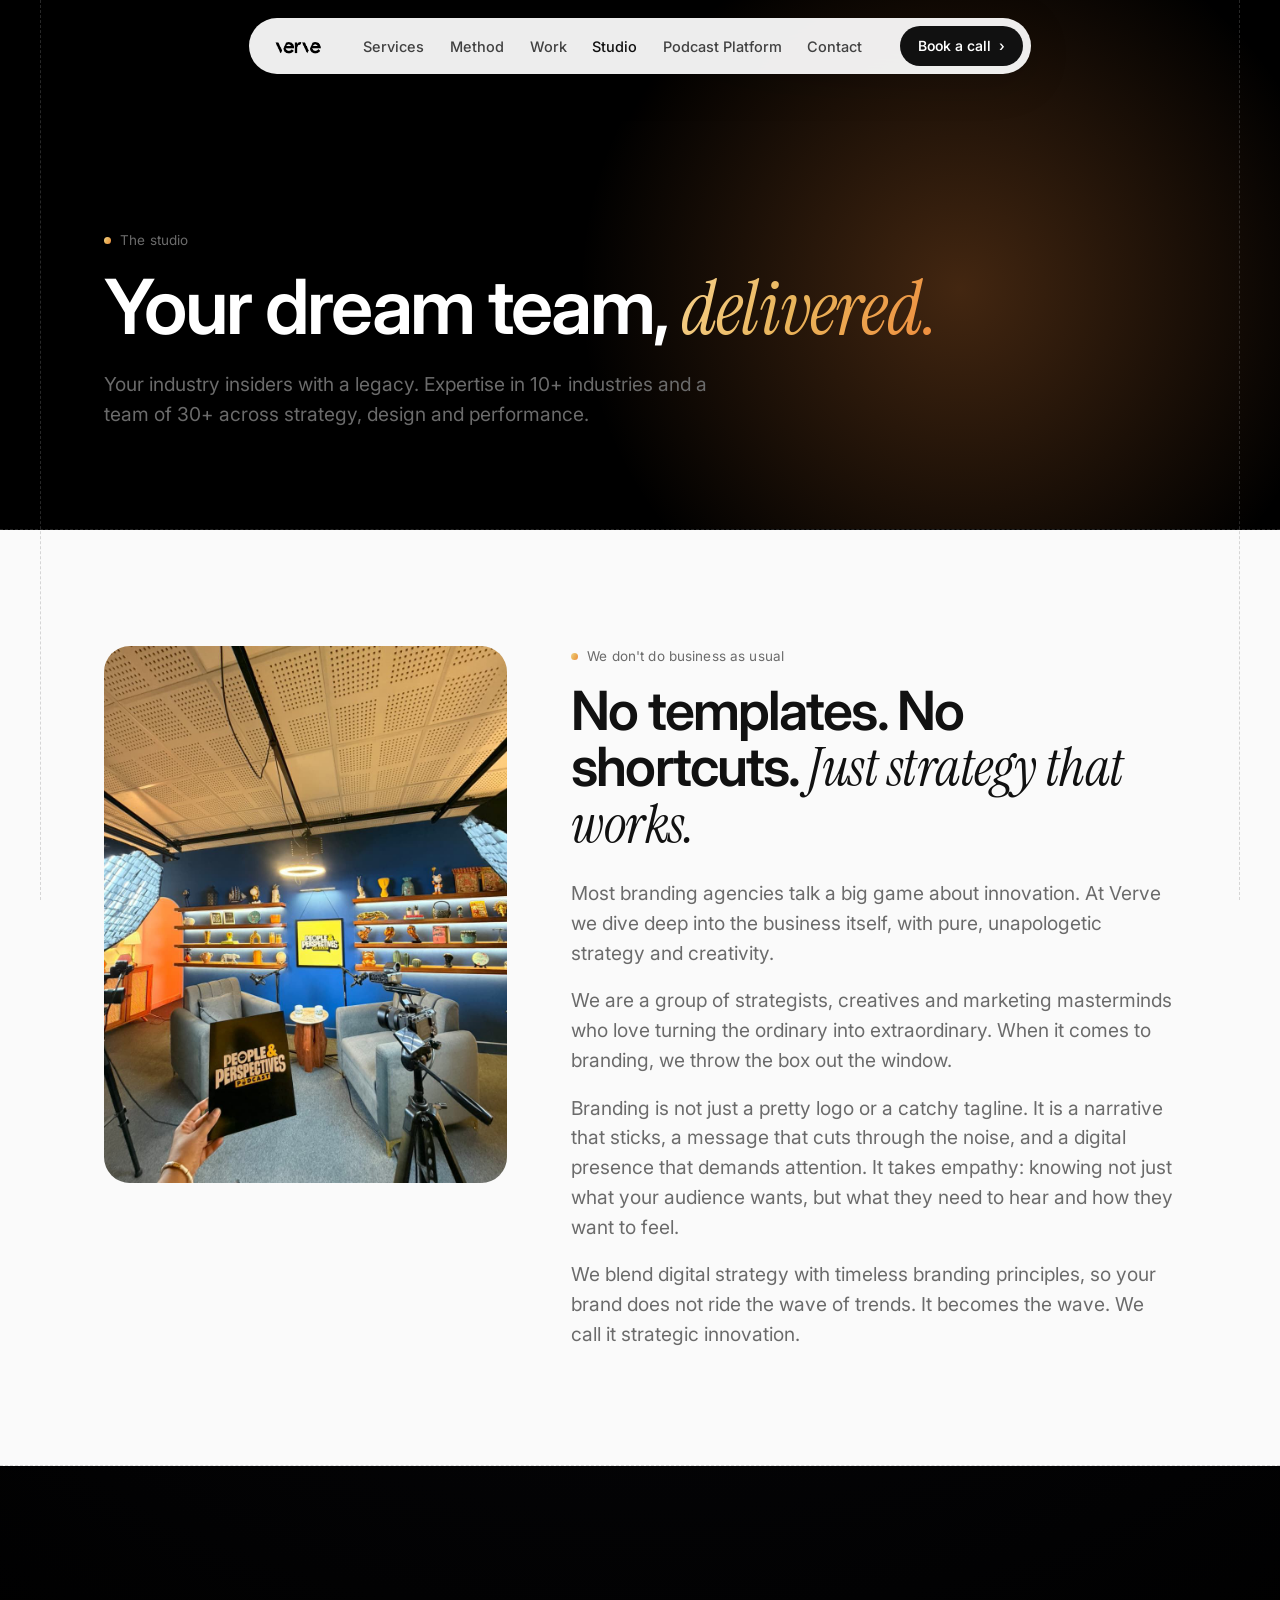
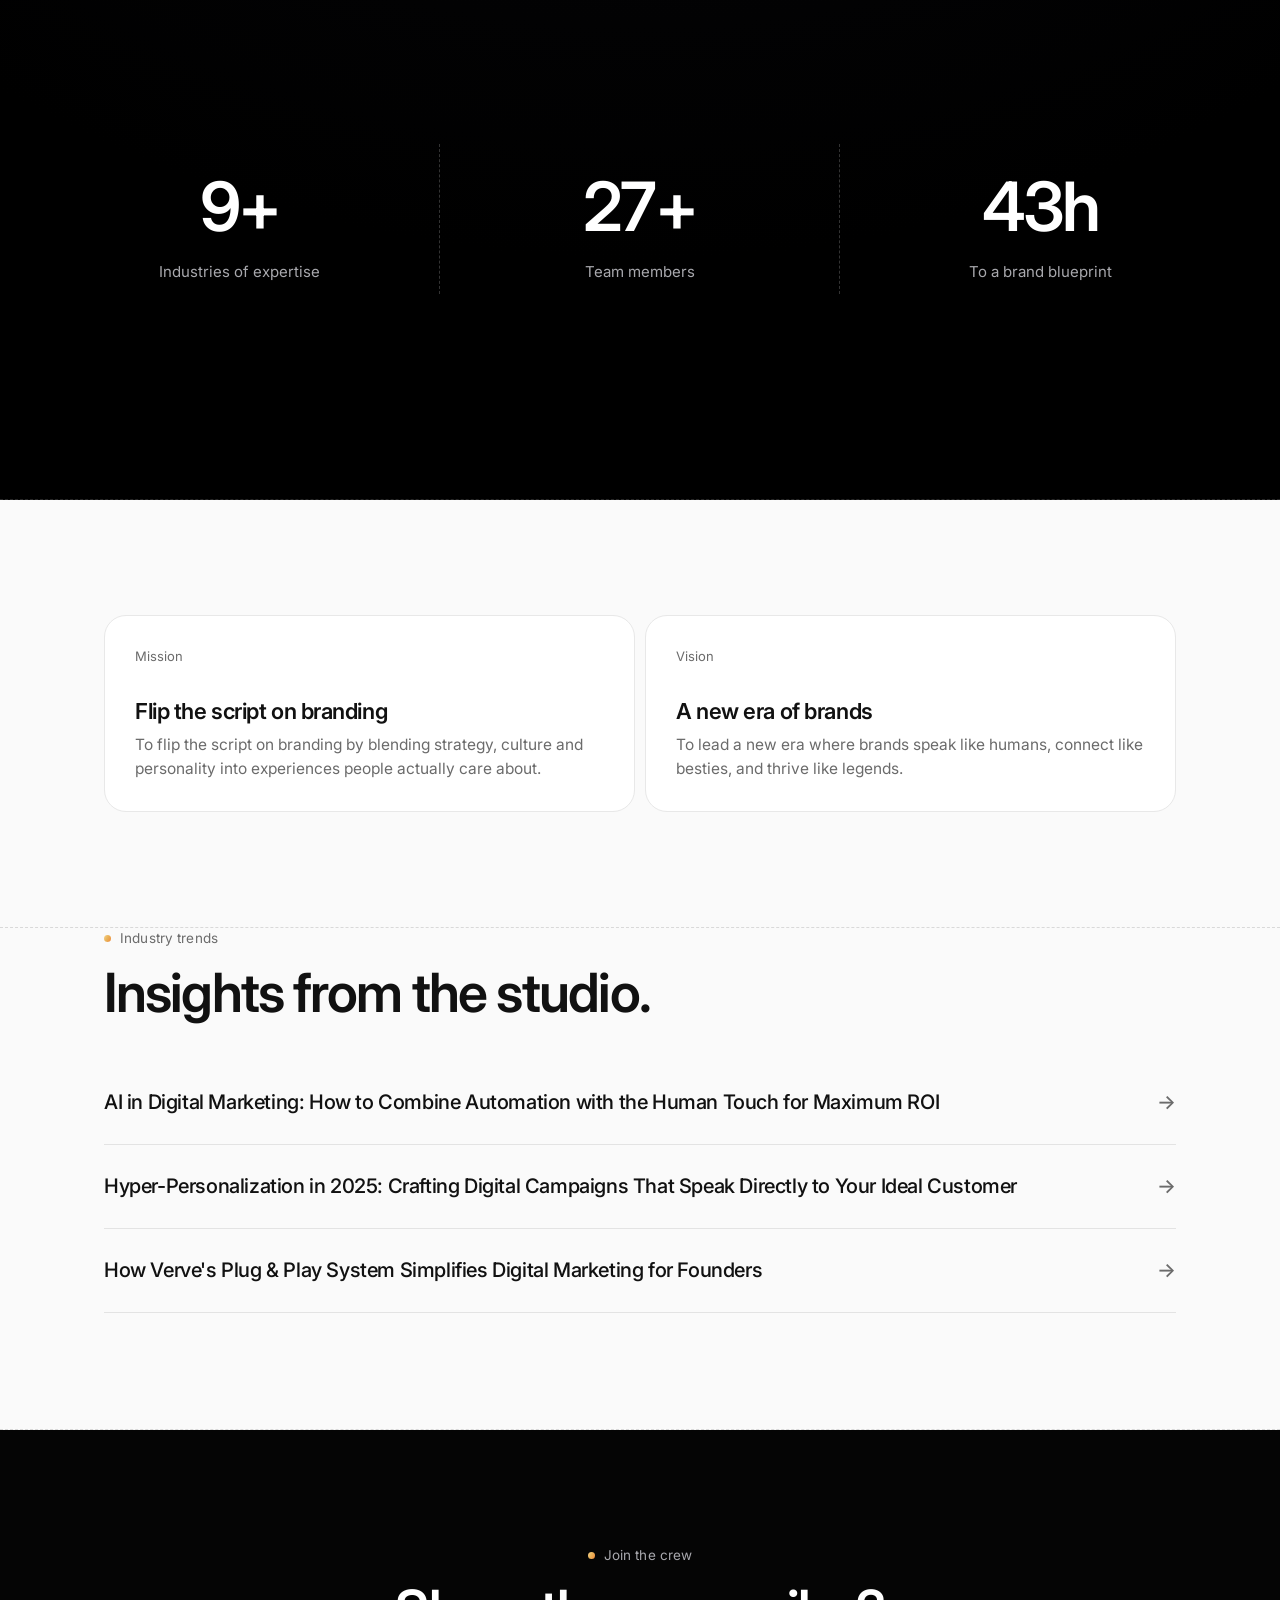
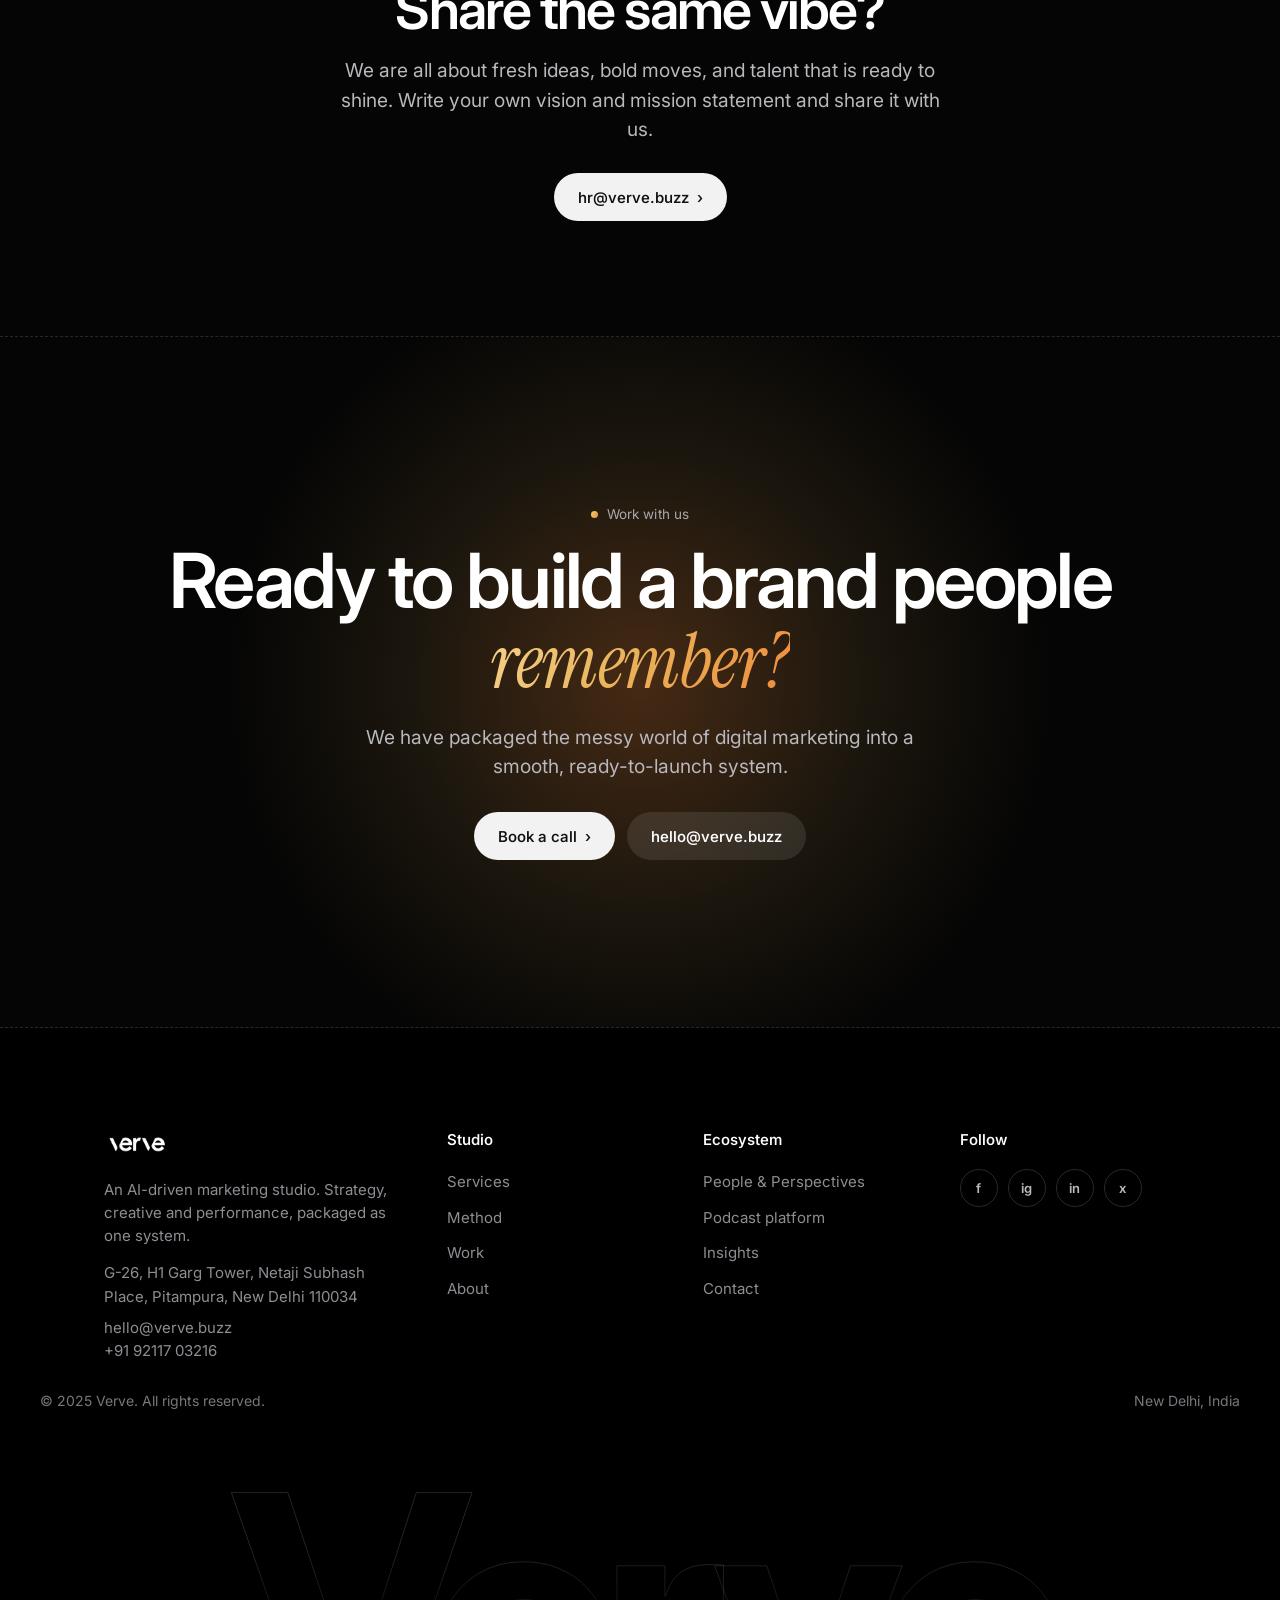
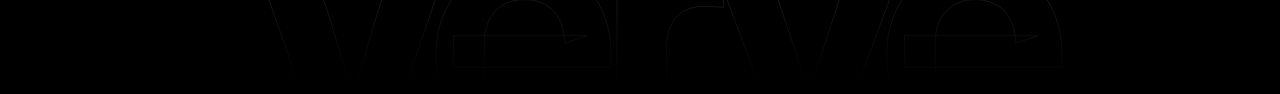
==== commit 6b1446a4: "about: real studio photo instead of stock" ====
--- a/about.html
+++ b/about.html
@@ -1,5 +1,5 @@
 <!doctype html><html lang="en"><head><meta charset="utf-8"><meta name="viewport" content="width=device-width,initial-scale=1"><title>Studio | Verve</title><meta name="description" content="Your industry insiders with a legacy. A team of strategists, creatives and marketers who do not do business as usual."><meta property="og:title" content="Studio | Verve"><meta property="og:description" content="Your industry insiders with a legacy. A team of strategists, creatives and marketers who do not do business as usual."><meta property="og:image" content="/assets/v/work5.webp"><meta name="theme-color" content="#050505"><link rel="icon" href="/assets/v/favicon.png"><link rel="preconnect" href="https://fonts.googleapis.com"><link rel="preconnect" href="https://fonts.gstatic.com" crossorigin><link href="https://fonts.googleapis.com/css2?family=Inter:wght@400;450;500;550;600;700&family=Instrument+Serif:ital@1&display=swap" rel="stylesheet"><link rel="stylesheet" href="/css/style.css?v=6"></head><body><div class="rails"></div>
-<header class="nav"><div class="pill"><a href="/"><img class="logo" src="/assets/v/verve-logo.png" alt="Verve"></a><ul><li><a href="/services.html">Services</a></li><li><a href="/system.html">Method</a></li><li><a href="/work.html">Work</a></li><li><a href="/about.html" class="on">Studio</a></li><li><a href="/podcast.html">Podcast Platform</a></li><li><a href="/contact.html">Contact</a></li></ul><a class="btn k sm" href="/contact.html">Book a call <i>&rsaquo;</i></a><button class="burger" aria-label="Menu">&#9776;</button></div></header><main><section class="ph"><div class="wrap"><div class="kick">The studio</div><h1 class="rv">Your dream team, <span class="ser gold">delivered.</span></h1><p class="lead rv">Your industry insiders with a legacy. Expertise in 10+ industries and a team of 30+ across strategy, design and performance.</p></div></section><section class="pad"><div class="wrap"><div class="split" style="align-items:start"><div class="aimg rv"><img src="/assets/v/about_img-1.jpg" alt="The Verve team over coffee" loading="lazy"></div><div class="rv"><div class="kick">We don't do business as usual</div><h2 style="margin-bottom:26px">No templates. No shortcuts. <span class="ser">Just strategy that works.</span></h2><p class="lead" style="margin-bottom:18px">Most branding agencies talk a big game about innovation. At Verve we dive deep into the business itself, with pure, unapologetic strategy and creativity.</p><p class="lead" style="margin-bottom:18px">We are a group of strategists, creatives and marketing masterminds who love turning the ordinary into extraordinary. When it comes to branding, we throw the box out the window.</p><p class="lead" style="margin-bottom:18px">Branding is not just a pretty logo or a catchy tagline. It is a narrative that sticks, a message that cuts through the noise, and a digital presence that demands attention. It takes empathy: knowing not just what your audience wants, but what they need to hear and how they want to feel.</p><p class="lead">We blend digital strategy with timeless branding principles, so your brand does not ride the wave of trends. It becomes the wave. We call it strategic innovation.</p></div></div></div></section><section class="dark nums"><div class="wrap ctr pad" style="padding-bottom:0"><div class="kick" style="justify-content:center">The secret ingredient? Us</div><h2 class="rv">A partnership, not a vendor.</h2><div class="grid3"><div><b data-to="10" data-s="+">0</b><span>Industries of expertise</span></div><div><b data-to="30" data-s="+">0</b><span>Team members</span></div><div><b data-to="48" data-s="h">0</b><span>To a brand blueprint</span></div></div></div><div class="horizon"></div></section><section class="pad"><div class="wrap"><div class="g2" style="margin-top:0"><div class="cd"><span class="n">Mission</span><h3>Flip the script on branding</h3><p>To flip the script on branding by blending strategy, culture and personality into experiences people actually care about.</p></div><div class="cd"><span class="n">Vision</span><h3>A new era of brands</h3><p>To lead a new era where brands speak like humans, connect like besties, and thrive like legends.</p></div></div></div></section><section class="pad" style="padding-top:0"><div class="wrap"><div class="kick">Industry trends</div><h2 class="rv">Insights from the studio.</h2><div class="blog" style="margin-top:40px"><a href="https://verve.buzz/ai-in-digital-marketing-how-to-combine-automation-with-the-human-touch-for-maximum-roi/" rel="noopener"><b style="font-weight:520">AI in Digital Marketing: How to Combine Automation with the Human Touch for Maximum ROI</b><span>&rarr;</span></a><a href="https://verve.buzz/hyper-personalization-in-2025-crafting-digital-campaigns-that-speak-directly-to-your-ideal-customer/" rel="noopener"><b style="font-weight:520">Hyper-Personalization in 2025: Crafting Digital Campaigns That Speak Directly to Your Ideal Customer</b><span>&rarr;</span></a><a href="https://verve.buzz/how-verves-plug-play-system-simplifies-digital-marketing-for-founders/" rel="noopener"><b style="font-weight:520">How Verve's Plug &amp; Play System Simplifies Digital Marketing for Founders</b><span>&rarr;</span></a></div></div></section><section class="pad dark" style="background:#050505"><div class="wrap ctr"><div class="kick" style="justify-content:center">Join the crew</div><h2 class="rv">Share the same vibe?</h2><p class="lead" style="margin-top:18px">We are all about fresh ideas, bold moves, and talent that is ready to shine. Write your own vision and mission statement and share it with us.</p><p style="margin-top:28px"><a class="btn w" href="mailto:hr@verve.buzz">hr@verve.buzz <i>&rsaquo;</i></a></p></div></section><section class="cta2 dark"><div class="orb"></div><div class="wrap in"><div class="kick" style="justify-content:center">Work with us</div><h2 class="rv">Ready to build a brand people <span class="ser gold">remember?</span></h2><p class="lead rv" style="margin:0 auto">We have packaged the messy world of digital marketing into a smooth, ready-to-launch system.</p><div class="cta"><a class="btn w" href="/contact.html">Book a call <i>&rsaquo;</i></a><a class="btn g" href="mailto:hello@verve.buzz">hello@verve.buzz</a></div></div></section></main><footer><div class="wrap"><div class="fg"><div><img src="/assets/v/verve-logo.png" alt="Verve" style="height:30px;margin-bottom:20px"><p style="max-width:330px">An AI-driven marketing studio. Strategy, creative and performance, packaged as one system.</p><p style="margin-top:14px">G-26, H1 Garg Tower, Netaji Subhash Place, Pitampura, New Delhi 110034</p><p style="margin-top:8px"><a href="mailto:hello@verve.buzz">hello@verve.buzz</a><br><a href="tel:+919211703216">+91 92117 03216</a></p></div>
+<header class="nav"><div class="pill"><a href="/"><img class="logo" src="/assets/v/verve-logo.png" alt="Verve"></a><ul><li><a href="/services.html">Services</a></li><li><a href="/system.html">Method</a></li><li><a href="/work.html">Work</a></li><li><a href="/about.html" class="on">Studio</a></li><li><a href="/podcast.html">Podcast Platform</a></li><li><a href="/contact.html">Contact</a></li></ul><a class="btn k sm" href="/contact.html">Book a call <i>&rsaquo;</i></a><button class="burger" aria-label="Menu">&#9776;</button></div></header><main><section class="ph"><div class="wrap"><div class="kick">The studio</div><h1 class="rv">Your dream team, <span class="ser gold">delivered.</span></h1><p class="lead rv">Your industry insiders with a legacy. Expertise in 10+ industries and a team of 30+ across strategy, design and performance.</p></div></section><section class="pad"><div class="wrap"><div class="split" style="align-items:start"><div class="aimg rv"><img src="/assets/pp/bts/media_wide.jpg" alt="Inside the studio during a production" loading="lazy"></div><div class="rv"><div class="kick">We don't do business as usual</div><h2 style="margin-bottom:26px">No templates. No shortcuts. <span class="ser">Just strategy that works.</span></h2><p class="lead" style="margin-bottom:18px">Most branding agencies talk a big game about innovation. At Verve we dive deep into the business itself, with pure, unapologetic strategy and creativity.</p><p class="lead" style="margin-bottom:18px">We are a group of strategists, creatives and marketing masterminds who love turning the ordinary into extraordinary. When it comes to branding, we throw the box out the window.</p><p class="lead" style="margin-bottom:18px">Branding is not just a pretty logo or a catchy tagline. It is a narrative that sticks, a message that cuts through the noise, and a digital presence that demands attention. It takes empathy: knowing not just what your audience wants, but what they need to hear and how they want to feel.</p><p class="lead">We blend digital strategy with timeless branding principles, so your brand does not ride the wave of trends. It becomes the wave. We call it strategic innovation.</p></div></div></div></section><section class="dark nums"><div class="wrap ctr pad" style="padding-bottom:0"><div class="kick" style="justify-content:center">The secret ingredient? Us</div><h2 class="rv">A partnership, not a vendor.</h2><div class="grid3"><div><b data-to="10" data-s="+">0</b><span>Industries of expertise</span></div><div><b data-to="30" data-s="+">0</b><span>Team members</span></div><div><b data-to="48" data-s="h">0</b><span>To a brand blueprint</span></div></div></div><div class="horizon"></div></section><section class="pad"><div class="wrap"><div class="g2" style="margin-top:0"><div class="cd"><span class="n">Mission</span><h3>Flip the script on branding</h3><p>To flip the script on branding by blending strategy, culture and personality into experiences people actually care about.</p></div><div class="cd"><span class="n">Vision</span><h3>A new era of brands</h3><p>To lead a new era where brands speak like humans, connect like besties, and thrive like legends.</p></div></div></div></section><section class="pad" style="padding-top:0"><div class="wrap"><div class="kick">Industry trends</div><h2 class="rv">Insights from the studio.</h2><div class="blog" style="margin-top:40px"><a href="https://verve.buzz/ai-in-digital-marketing-how-to-combine-automation-with-the-human-touch-for-maximum-roi/" rel="noopener"><b style="font-weight:520">AI in Digital Marketing: How to Combine Automation with the Human Touch for Maximum ROI</b><span>&rarr;</span></a><a href="https://verve.buzz/hyper-personalization-in-2025-crafting-digital-campaigns-that-speak-directly-to-your-ideal-customer/" rel="noopener"><b style="font-weight:520">Hyper-Personalization in 2025: Crafting Digital Campaigns That Speak Directly to Your Ideal Customer</b><span>&rarr;</span></a><a href="https://verve.buzz/how-verves-plug-play-system-simplifies-digital-marketing-for-founders/" rel="noopener"><b style="font-weight:520">How Verve's Plug &amp; Play System Simplifies Digital Marketing for Founders</b><span>&rarr;</span></a></div></div></section><section class="pad dark" style="background:#050505"><div class="wrap ctr"><div class="kick" style="justify-content:center">Join the crew</div><h2 class="rv">Share the same vibe?</h2><p class="lead" style="margin-top:18px">We are all about fresh ideas, bold moves, and talent that is ready to shine. Write your own vision and mission statement and share it with us.</p><p style="margin-top:28px"><a class="btn w" href="mailto:hr@verve.buzz">hr@verve.buzz <i>&rsaquo;</i></a></p></div></section><section class="cta2 dark"><div class="orb"></div><div class="wrap in"><div class="kick" style="justify-content:center">Work with us</div><h2 class="rv">Ready to build a brand people <span class="ser gold">remember?</span></h2><p class="lead rv" style="margin:0 auto">We have packaged the messy world of digital marketing into a smooth, ready-to-launch system.</p><div class="cta"><a class="btn w" href="/contact.html">Book a call <i>&rsaquo;</i></a><a class="btn g" href="mailto:hello@verve.buzz">hello@verve.buzz</a></div></div></section></main><footer><div class="wrap"><div class="fg"><div><img src="/assets/v/verve-logo.png" alt="Verve" style="height:30px;margin-bottom:20px"><p style="max-width:330px">An AI-driven marketing studio. Strategy, creative and performance, packaged as one system.</p><p style="margin-top:14px">G-26, H1 Garg Tower, Netaji Subhash Place, Pitampura, New Delhi 110034</p><p style="margin-top:8px"><a href="mailto:hello@verve.buzz">hello@verve.buzz</a><br><a href="tel:+919211703216">+91 92117 03216</a></p></div>
 <div><h4>Studio</h4><ul><li><a href="/services.html">Services</a></li><li><a href="/system.html">Method</a></li><li><a href="/work.html">Work</a></li><li><a href="/about.html">About</a></li></ul></div>
 <div><h4>Ecosystem</h4><ul><li><a href="https://people-and-perspectives-site.pages.dev" rel="noopener">People &amp; Perspectives</a></li><li><a href="/podcast.html">Podcast platform</a></li><li><a href="https://verve.buzz/blog/" rel="noopener">Insights</a></li><li><a href="/contact.html">Contact</a></li></ul></div>
 <div><h4>Follow</h4><div class="soc"><a href="https://www.facebook.com/profile.php?id=61567252204766" aria-label="Facebook" rel="noopener">f</a><a href="https://www.instagram.com/theverve360" aria-label="Instagram" rel="noopener">ig</a><a href="https://www.linkedin.com/company/theverve360" aria-label="LinkedIn" rel="noopener">in</a><a href="https://x.com/verve360" aria-label="X" rel="noopener">x</a></div></div></div>
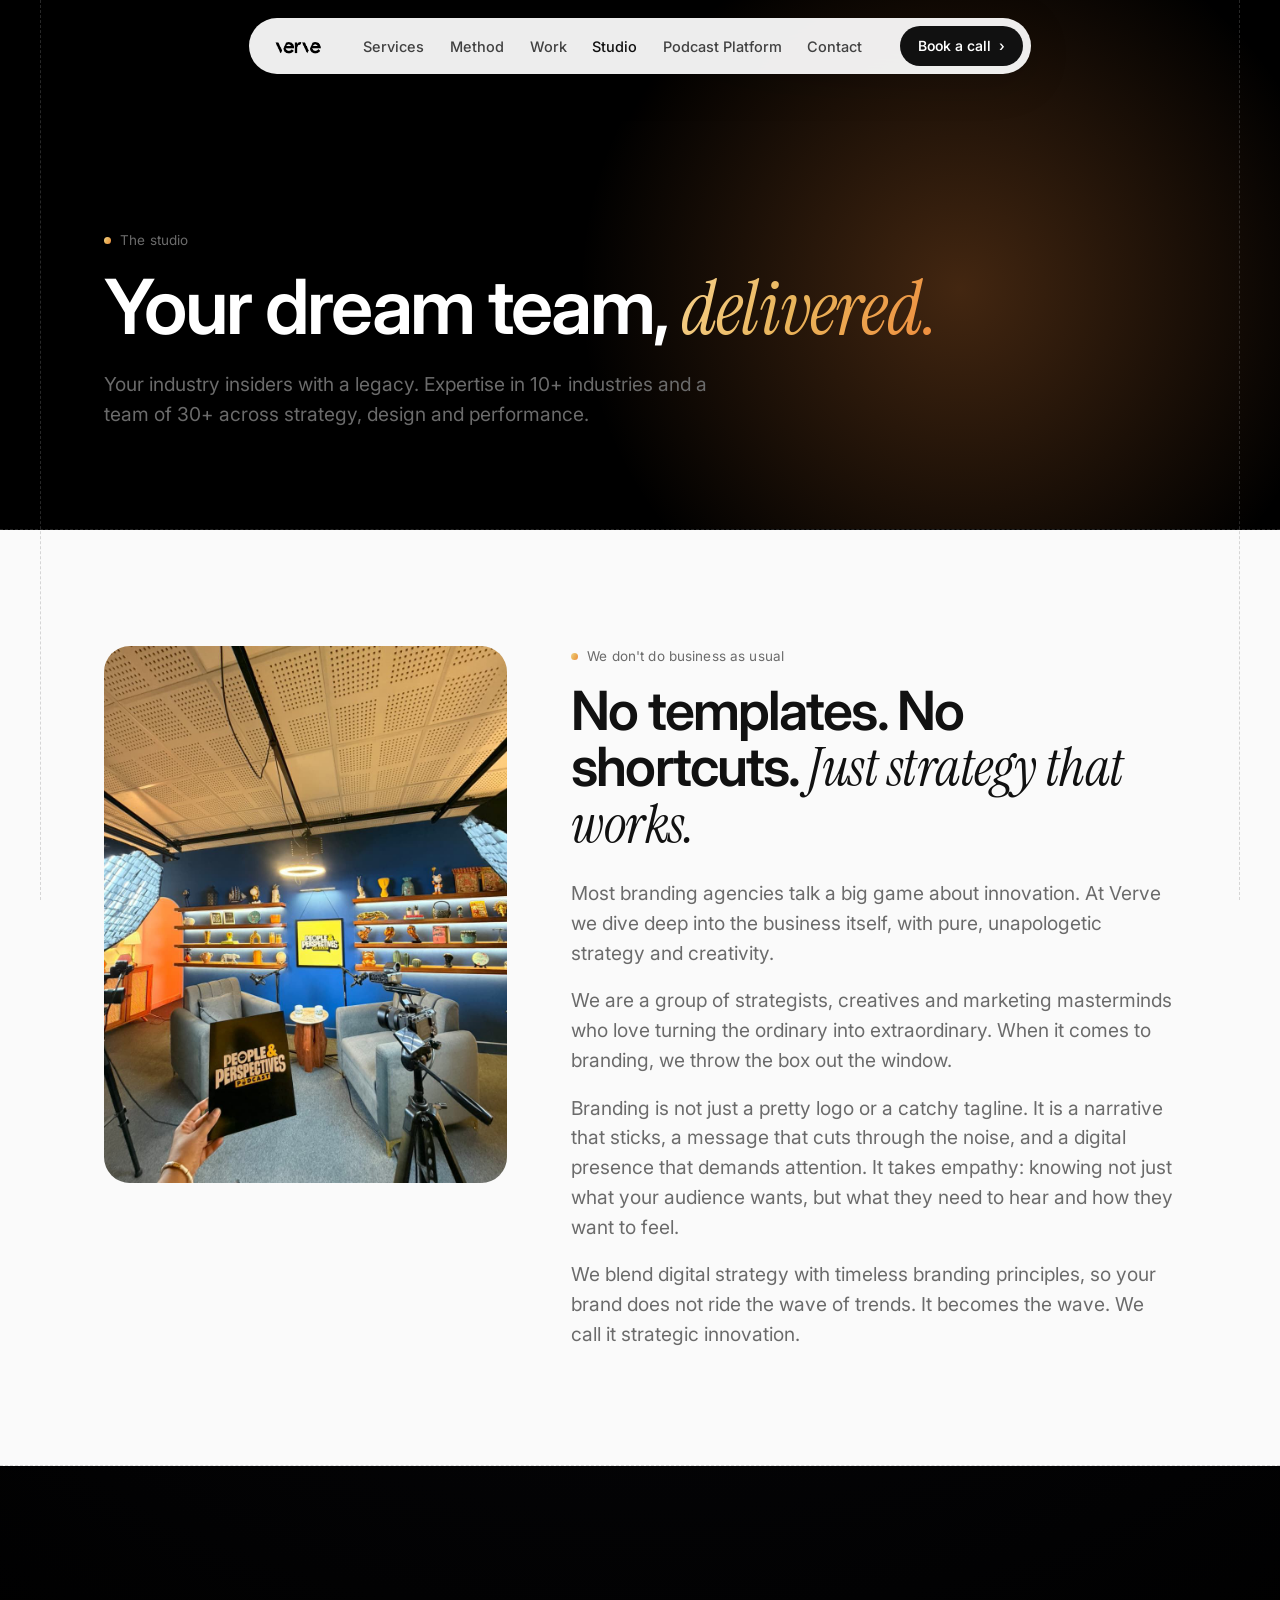
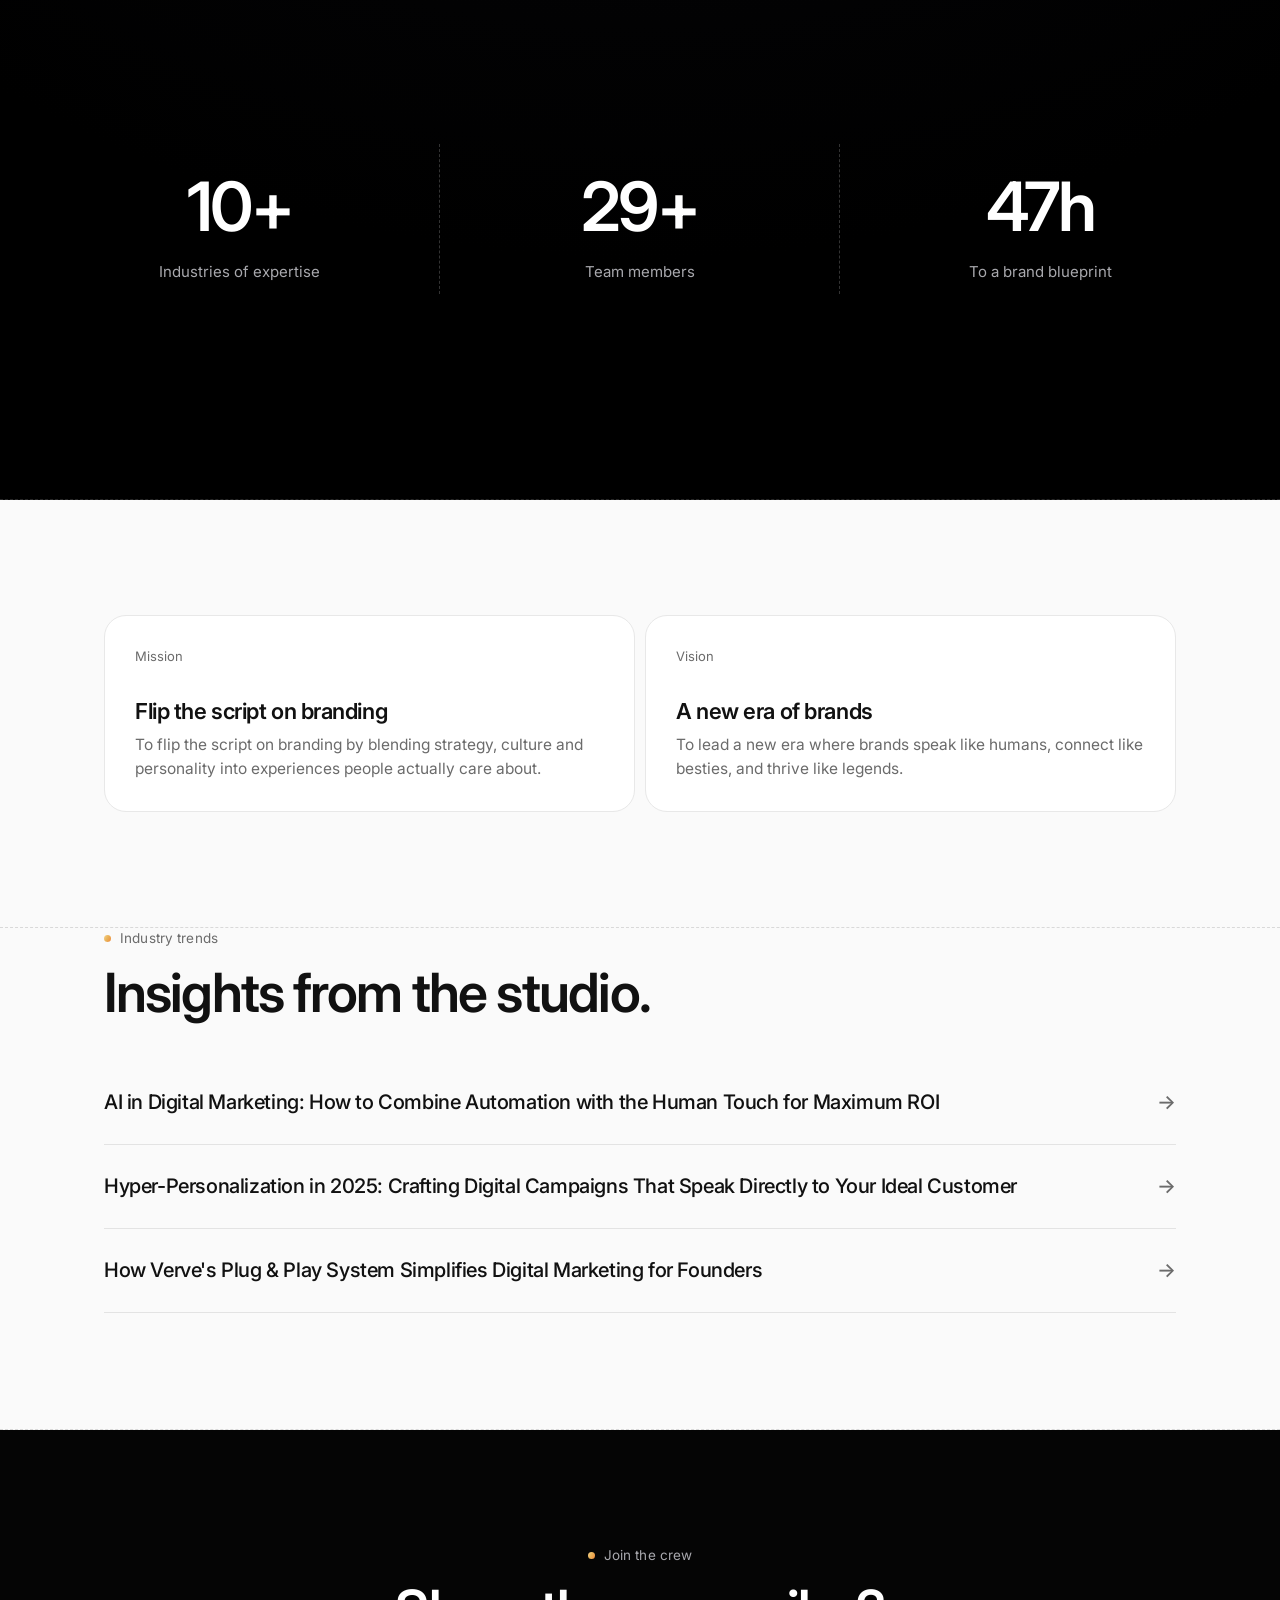
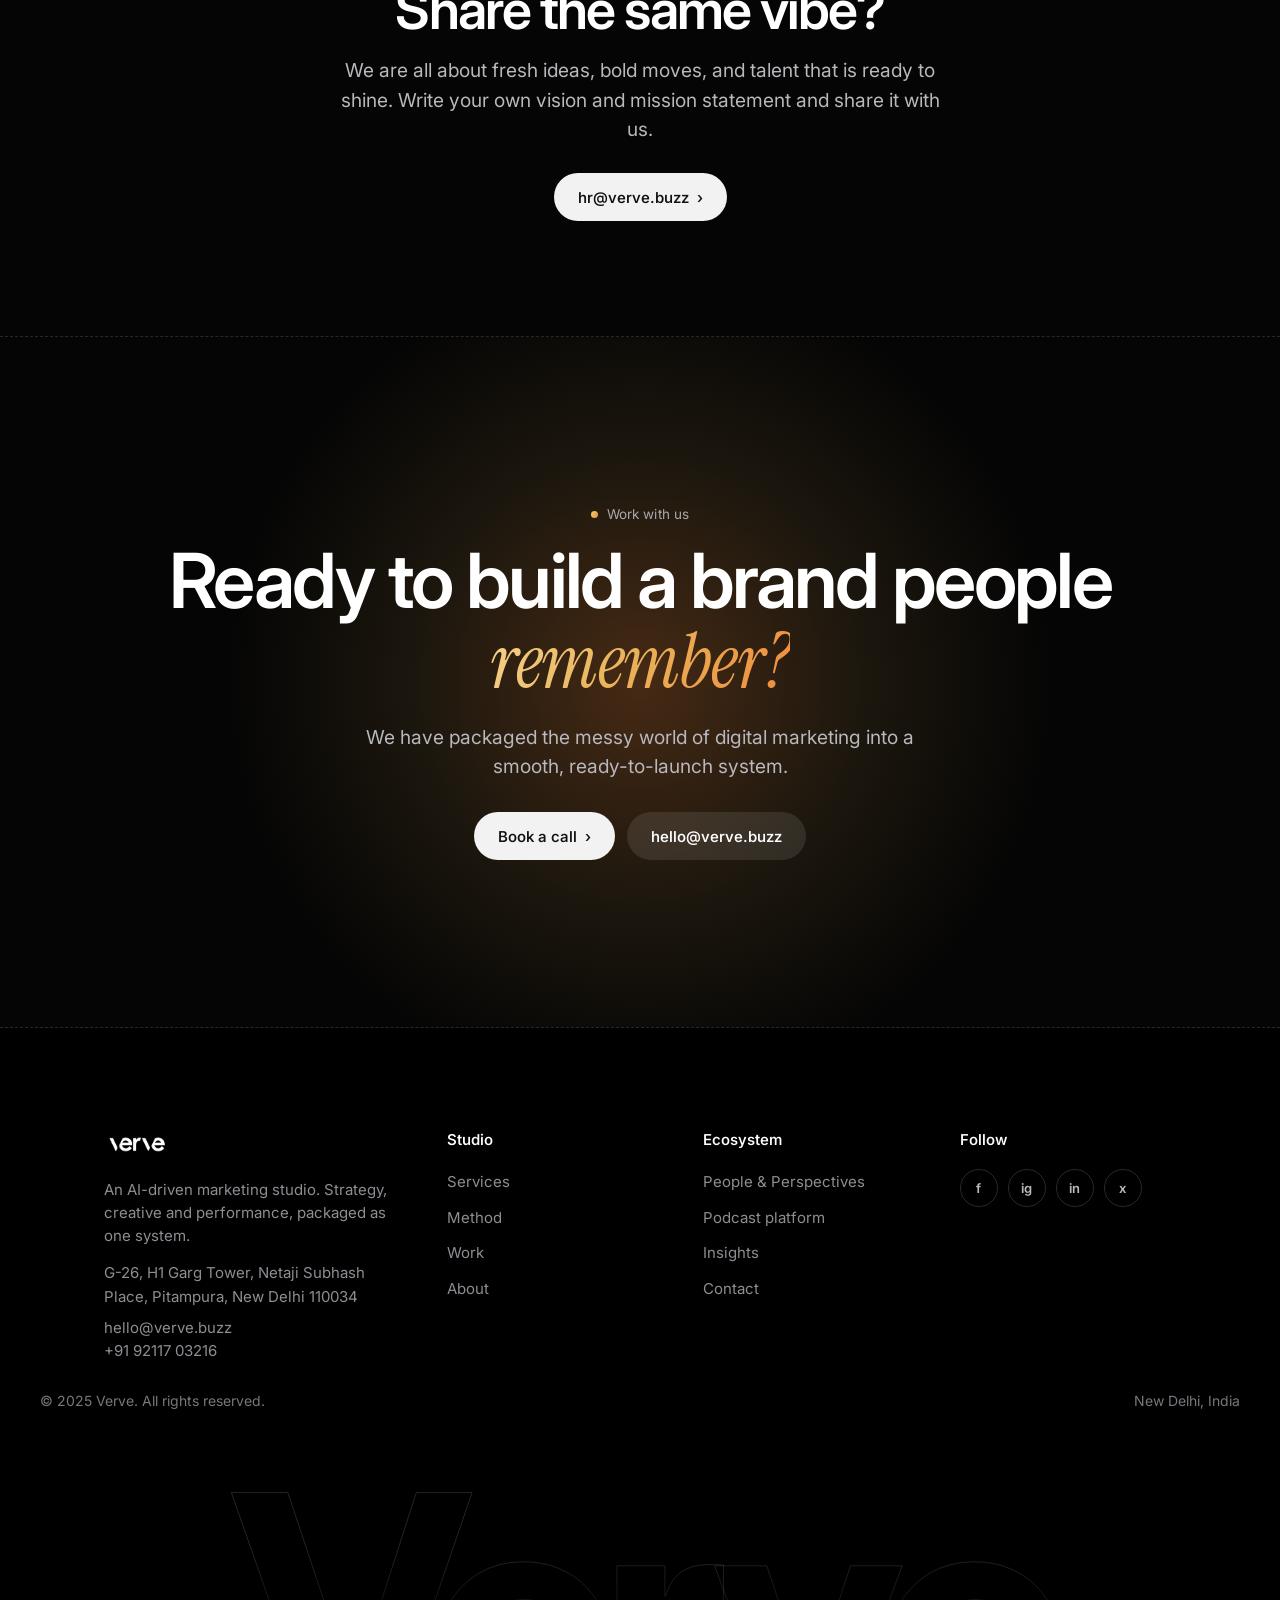
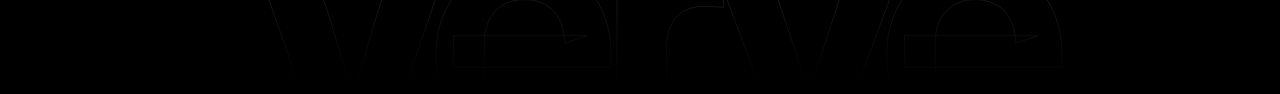
==== commit e055e20d: "Update stylesheet and script version in about.html Updated the version of the main stylesheet and Ja" ====
--- a/about.html
+++ b/about.html
@@ -1,7 +1,7 @@
-<!doctype html><html lang="en"><head><meta charset="utf-8"><meta name="viewport" content="width=device-width,initial-scale=1"><title>Studio | Verve</title><meta name="description" content="Your industry insiders with a legacy. A team of strategists, creatives and marketers who do not do business as usual."><meta property="og:title" content="Studio | Verve"><meta property="og:description" content="Your industry insiders with a legacy. A team of strategists, creatives and marketers who do not do business as usual."><meta property="og:image" content="/assets/v/work5.webp"><meta name="theme-color" content="#050505"><link rel="icon" href="/assets/v/favicon.png"><link rel="preconnect" href="https://fonts.googleapis.com"><link rel="preconnect" href="https://fonts.gstatic.com" crossorigin><link href="https://fonts.googleapis.com/css2?family=Inter:wght@400;450;500;550;600;700&family=Instrument+Serif:ital@1&display=swap" rel="stylesheet"><link rel="stylesheet" href="/css/style.css?v=6"></head><body><div class="rails"></div>
+<!doctype html><html lang="en"><head><meta charset="utf-8"><meta name="viewport" content="width=device-width,initial-scale=1"><title>Studio | Verve</title><meta name="description" content="Your industry insiders with a legacy. A team of strategists, creatives and marketers who do not do business as usual."><meta property="og:title" content="Studio | Verve"><meta property="og:description" content="Your industry insiders with a legacy. A team of strategists, creatives and marketers who do not do business as usual."><meta property="og:image" content="/assets/v/work5.webp"><meta name="theme-color" content="#050505"><link rel="icon" href="/assets/v/favicon.png"><link rel="preconnect" href="https://fonts.googleapis.com"><link rel="preconnect" href="https://fonts.gstatic.com" crossorigin><link href="https://fonts.googleapis.com/css2?family=Inter:wght@400;450;500;550;600;700&family=Instrument+Serif:ital@1&display=swap" rel="stylesheet"><link rel="stylesheet" href="/css/style.css?v=7"></head><body><div class="rails"></div>
 <header class="nav"><div class="pill"><a href="/"><img class="logo" src="/assets/v/verve-logo.png" alt="Verve"></a><ul><li><a href="/services.html">Services</a></li><li><a href="/system.html">Method</a></li><li><a href="/work.html">Work</a></li><li><a href="/about.html" class="on">Studio</a></li><li><a href="/podcast.html">Podcast Platform</a></li><li><a href="/contact.html">Contact</a></li></ul><a class="btn k sm" href="/contact.html">Book a call <i>&rsaquo;</i></a><button class="burger" aria-label="Menu">&#9776;</button></div></header><main><section class="ph"><div class="wrap"><div class="kick">The studio</div><h1 class="rv">Your dream team, <span class="ser gold">delivered.</span></h1><p class="lead rv">Your industry insiders with a legacy. Expertise in 10+ industries and a team of 30+ across strategy, design and performance.</p></div></section><section class="pad"><div class="wrap"><div class="split" style="align-items:start"><div class="aimg rv"><img src="/assets/pp/bts/media_wide.jpg" alt="Inside the studio during a production" loading="lazy"></div><div class="rv"><div class="kick">We don't do business as usual</div><h2 style="margin-bottom:26px">No templates. No shortcuts. <span class="ser">Just strategy that works.</span></h2><p class="lead" style="margin-bottom:18px">Most branding agencies talk a big game about innovation. At Verve we dive deep into the business itself, with pure, unapologetic strategy and creativity.</p><p class="lead" style="margin-bottom:18px">We are a group of strategists, creatives and marketing masterminds who love turning the ordinary into extraordinary. When it comes to branding, we throw the box out the window.</p><p class="lead" style="margin-bottom:18px">Branding is not just a pretty logo or a catchy tagline. It is a narrative that sticks, a message that cuts through the noise, and a digital presence that demands attention. It takes empathy: knowing not just what your audience wants, but what they need to hear and how they want to feel.</p><p class="lead">We blend digital strategy with timeless branding principles, so your brand does not ride the wave of trends. It becomes the wave. We call it strategic innovation.</p></div></div></div></section><section class="dark nums"><div class="wrap ctr pad" style="padding-bottom:0"><div class="kick" style="justify-content:center">The secret ingredient? Us</div><h2 class="rv">A partnership, not a vendor.</h2><div class="grid3"><div><b data-to="10" data-s="+">0</b><span>Industries of expertise</span></div><div><b data-to="30" data-s="+">0</b><span>Team members</span></div><div><b data-to="48" data-s="h">0</b><span>To a brand blueprint</span></div></div></div><div class="horizon"></div></section><section class="pad"><div class="wrap"><div class="g2" style="margin-top:0"><div class="cd"><span class="n">Mission</span><h3>Flip the script on branding</h3><p>To flip the script on branding by blending strategy, culture and personality into experiences people actually care about.</p></div><div class="cd"><span class="n">Vision</span><h3>A new era of brands</h3><p>To lead a new era where brands speak like humans, connect like besties, and thrive like legends.</p></div></div></div></section><section class="pad" style="padding-top:0"><div class="wrap"><div class="kick">Industry trends</div><h2 class="rv">Insights from the studio.</h2><div class="blog" style="margin-top:40px"><a href="https://verve.buzz/ai-in-digital-marketing-how-to-combine-automation-with-the-human-touch-for-maximum-roi/" rel="noopener"><b style="font-weight:520">AI in Digital Marketing: How to Combine Automation with the Human Touch for Maximum ROI</b><span>&rarr;</span></a><a href="https://verve.buzz/hyper-personalization-in-2025-crafting-digital-campaigns-that-speak-directly-to-your-ideal-customer/" rel="noopener"><b style="font-weight:520">Hyper-Personalization in 2025: Crafting Digital Campaigns That Speak Directly to Your Ideal Customer</b><span>&rarr;</span></a><a href="https://verve.buzz/how-verves-plug-play-system-simplifies-digital-marketing-for-founders/" rel="noopener"><b style="font-weight:520">How Verve's Plug &amp; Play System Simplifies Digital Marketing for Founders</b><span>&rarr;</span></a></div></div></section><section class="pad dark" style="background:#050505"><div class="wrap ctr"><div class="kick" style="justify-content:center">Join the crew</div><h2 class="rv">Share the same vibe?</h2><p class="lead" style="margin-top:18px">We are all about fresh ideas, bold moves, and talent that is ready to shine. Write your own vision and mission statement and share it with us.</p><p style="margin-top:28px"><a class="btn w" href="mailto:hr@verve.buzz">hr@verve.buzz <i>&rsaquo;</i></a></p></div></section><section class="cta2 dark"><div class="orb"></div><div class="wrap in"><div class="kick" style="justify-content:center">Work with us</div><h2 class="rv">Ready to build a brand people <span class="ser gold">remember?</span></h2><p class="lead rv" style="margin:0 auto">We have packaged the messy world of digital marketing into a smooth, ready-to-launch system.</p><div class="cta"><a class="btn w" href="/contact.html">Book a call <i>&rsaquo;</i></a><a class="btn g" href="mailto:hello@verve.buzz">hello@verve.buzz</a></div></div></section></main><footer><div class="wrap"><div class="fg"><div><img src="/assets/v/verve-logo.png" alt="Verve" style="height:30px;margin-bottom:20px"><p style="max-width:330px">An AI-driven marketing studio. Strategy, creative and performance, packaged as one system.</p><p style="margin-top:14px">G-26, H1 Garg Tower, Netaji Subhash Place, Pitampura, New Delhi 110034</p><p style="margin-top:8px"><a href="mailto:hello@verve.buzz">hello@verve.buzz</a><br><a href="tel:+919211703216">+91 92117 03216</a></p></div>
 <div><h4>Studio</h4><ul><li><a href="/services.html">Services</a></li><li><a href="/system.html">Method</a></li><li><a href="/work.html">Work</a></li><li><a href="/about.html">About</a></li></ul></div>
 <div><h4>Ecosystem</h4><ul><li><a href="https://people-and-perspectives-site.pages.dev" rel="noopener">People &amp; Perspectives</a></li><li><a href="/podcast.html">Podcast platform</a></li><li><a href="https://verve.buzz/blog/" rel="noopener">Insights</a></li><li><a href="/contact.html">Contact</a></li></ul></div>
 <div><h4>Follow</h4><div class="soc"><a href="https://www.facebook.com/profile.php?id=61567252204766" aria-label="Facebook" rel="noopener">f</a><a href="https://www.instagram.com/theverve360" aria-label="Instagram" rel="noopener">ig</a><a href="https://www.linkedin.com/company/theverve360" aria-label="LinkedIn" rel="noopener">in</a><a href="https://x.com/verve360" aria-label="X" rel="noopener">x</a></div></div></div>
 </div><div class="wrap fb"><span>&copy; 2025 Verve. All rights reserved.</span><span>New Delhi, India</span></div><div class="mark" aria-hidden="true">Verve</div></footer>
-<div class="lb"><button aria-label="Close">&times;</button><img alt=""></div><script src="/js/main.js?v=6" defer></script></body></html>+<div class="lb"><button aria-label="Close">&times;</button><img alt=""></div><script src="/js/main.js?v=7" defer></script></body></html>
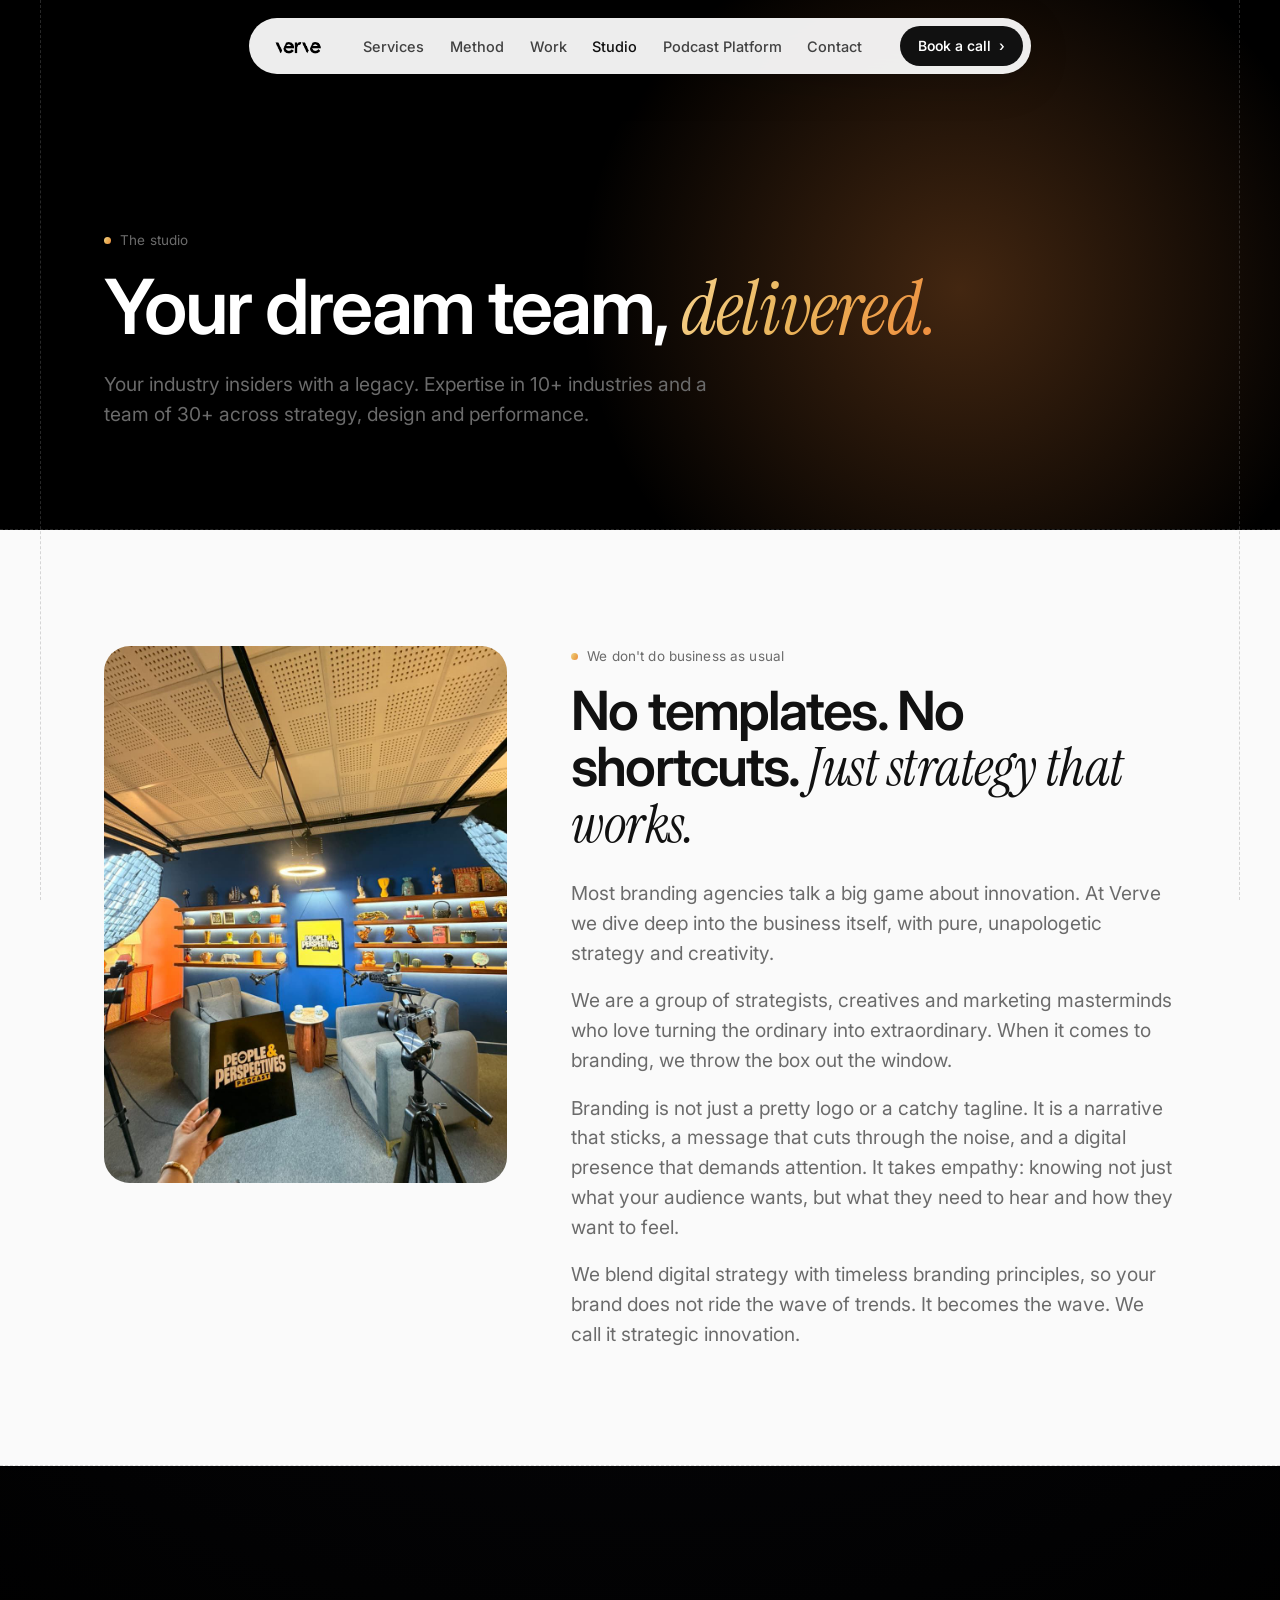
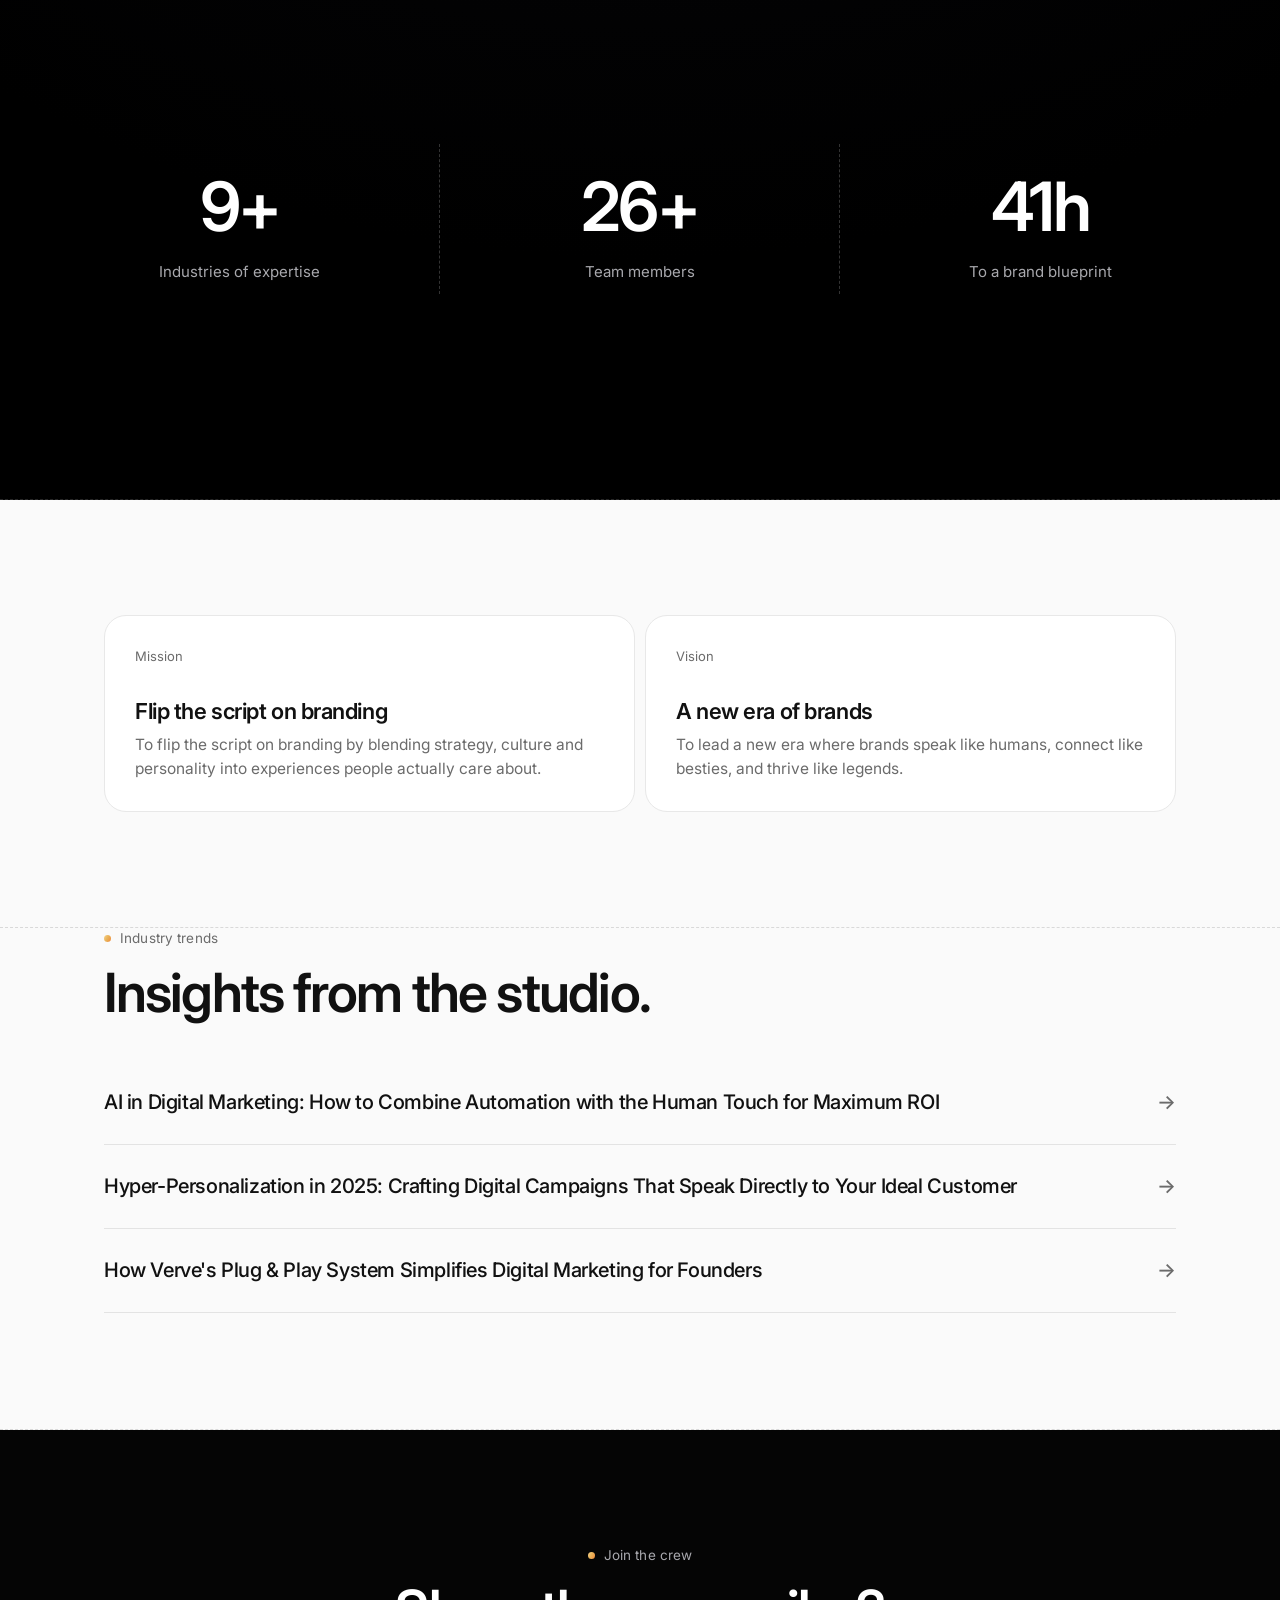
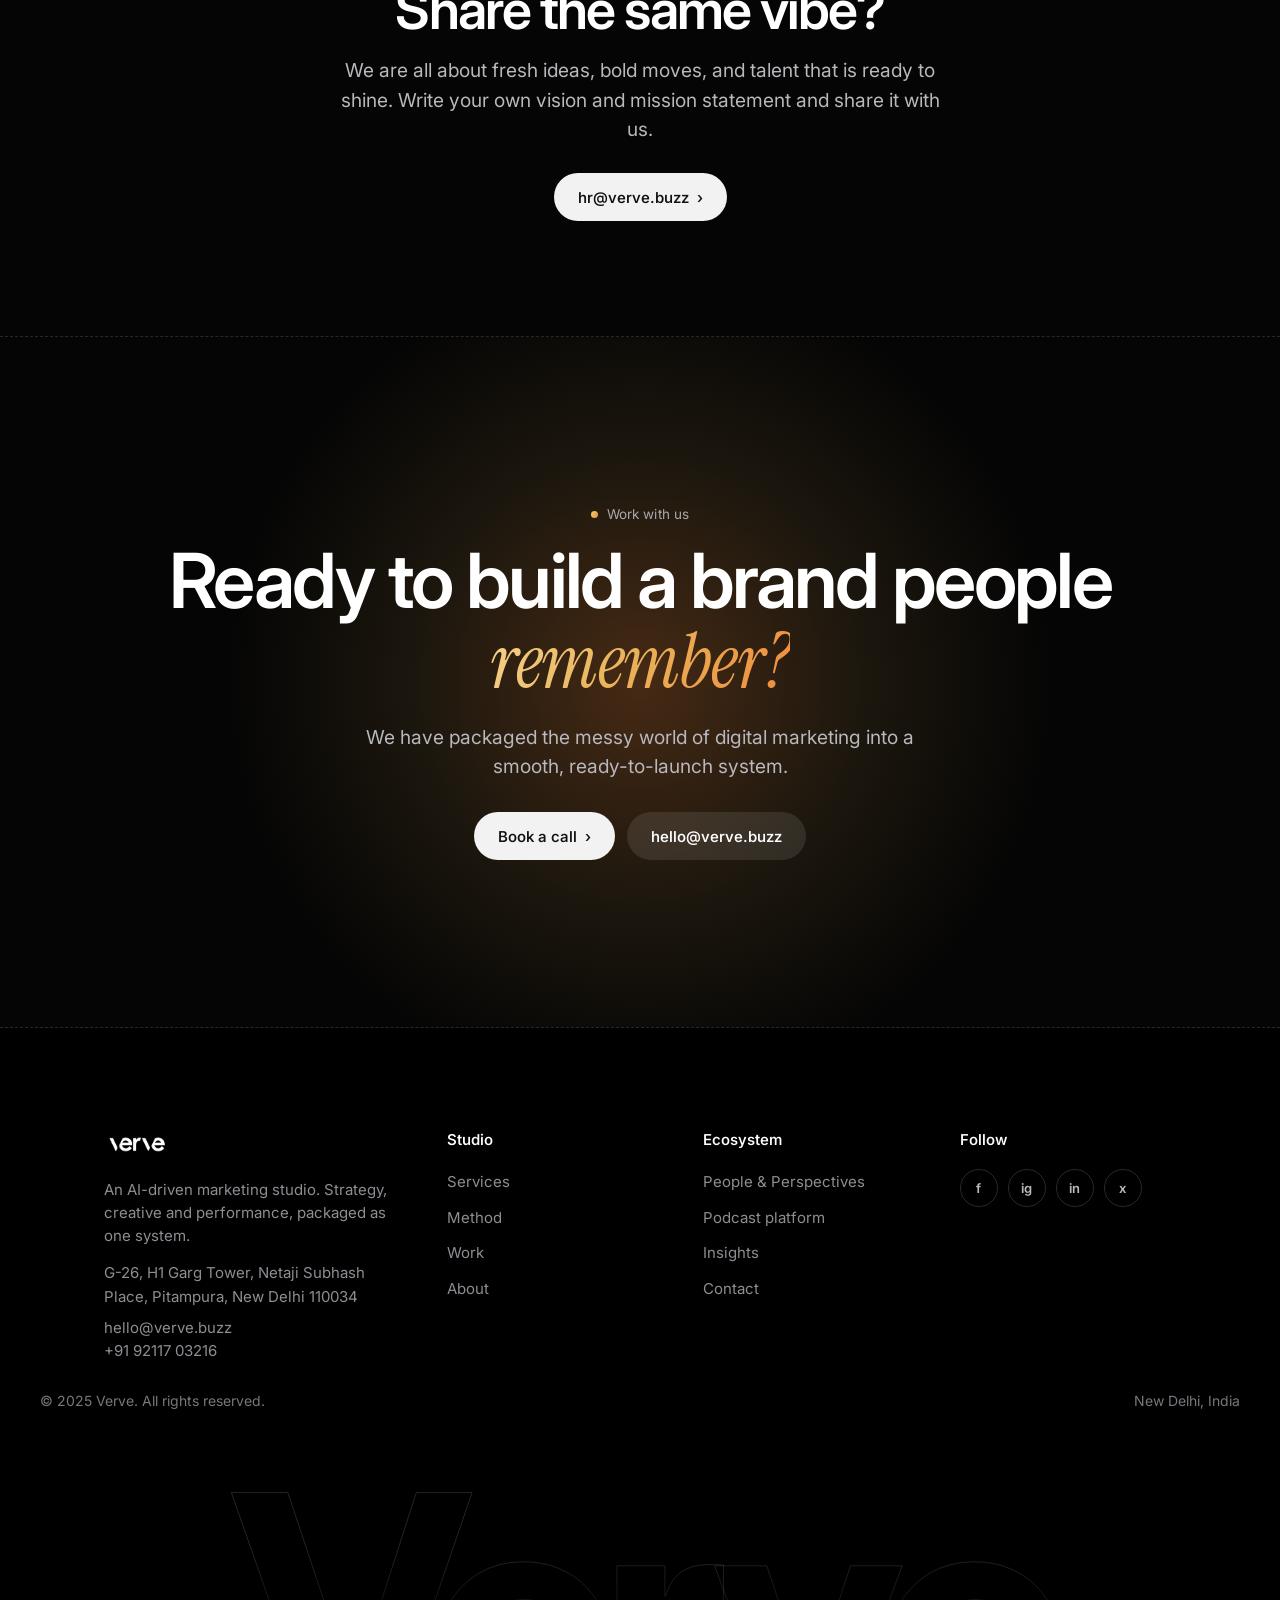
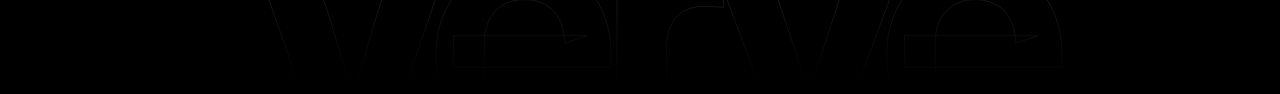
==== commit d116c738: "Update stylesheet version and team statistics Updated stylesheet version and adjusted team statistic" ====
--- a/about.html
+++ b/about.html
@@ -1,7 +1,7 @@
-<!doctype html><html lang="en"><head><meta charset="utf-8"><meta name="viewport" content="width=device-width,initial-scale=1"><title>Studio | Verve</title><meta name="description" content="Your industry insiders with a legacy. A team of strategists, creatives and marketers who do not do business as usual."><meta property="og:title" content="Studio | Verve"><meta property="og:description" content="Your industry insiders with a legacy. A team of strategists, creatives and marketers who do not do business as usual."><meta property="og:image" content="/assets/v/work5.webp"><meta name="theme-color" content="#050505"><link rel="icon" href="/assets/v/favicon.png"><link rel="preconnect" href="https://fonts.googleapis.com"><link rel="preconnect" href="https://fonts.gstatic.com" crossorigin><link href="https://fonts.googleapis.com/css2?family=Inter:wght@400;450;500;550;600;700&family=Instrument+Serif:ital@1&display=swap" rel="stylesheet"><link rel="stylesheet" href="/css/style.css?v=7"></head><body><div class="rails"></div>
-<header class="nav"><div class="pill"><a href="/"><img class="logo" src="/assets/v/verve-logo.png" alt="Verve"></a><ul><li><a href="/services.html">Services</a></li><li><a href="/system.html">Method</a></li><li><a href="/work.html">Work</a></li><li><a href="/about.html" class="on">Studio</a></li><li><a href="/podcast.html">Podcast Platform</a></li><li><a href="/contact.html">Contact</a></li></ul><a class="btn k sm" href="/contact.html">Book a call <i>&rsaquo;</i></a><button class="burger" aria-label="Menu">&#9776;</button></div></header><main><section class="ph"><div class="wrap"><div class="kick">The studio</div><h1 class="rv">Your dream team, <span class="ser gold">delivered.</span></h1><p class="lead rv">Your industry insiders with a legacy. Expertise in 10+ industries and a team of 30+ across strategy, design and performance.</p></div></section><section class="pad"><div class="wrap"><div class="split" style="align-items:start"><div class="aimg rv"><img src="/assets/pp/bts/media_wide.jpg" alt="Inside the studio during a production" loading="lazy"></div><div class="rv"><div class="kick">We don't do business as usual</div><h2 style="margin-bottom:26px">No templates. No shortcuts. <span class="ser">Just strategy that works.</span></h2><p class="lead" style="margin-bottom:18px">Most branding agencies talk a big game about innovation. At Verve we dive deep into the business itself, with pure, unapologetic strategy and creativity.</p><p class="lead" style="margin-bottom:18px">We are a group of strategists, creatives and marketing masterminds who love turning the ordinary into extraordinary. When it comes to branding, we throw the box out the window.</p><p class="lead" style="margin-bottom:18px">Branding is not just a pretty logo or a catchy tagline. It is a narrative that sticks, a message that cuts through the noise, and a digital presence that demands attention. It takes empathy: knowing not just what your audience wants, but what they need to hear and how they want to feel.</p><p class="lead">We blend digital strategy with timeless branding principles, so your brand does not ride the wave of trends. It becomes the wave. We call it strategic innovation.</p></div></div></div></section><section class="dark nums"><div class="wrap ctr pad" style="padding-bottom:0"><div class="kick" style="justify-content:center">The secret ingredient? Us</div><h2 class="rv">A partnership, not a vendor.</h2><div class="grid3"><div><b data-to="10" data-s="+">0</b><span>Industries of expertise</span></div><div><b data-to="30" data-s="+">0</b><span>Team members</span></div><div><b data-to="48" data-s="h">0</b><span>To a brand blueprint</span></div></div></div><div class="horizon"></div></section><section class="pad"><div class="wrap"><div class="g2" style="margin-top:0"><div class="cd"><span class="n">Mission</span><h3>Flip the script on branding</h3><p>To flip the script on branding by blending strategy, culture and personality into experiences people actually care about.</p></div><div class="cd"><span class="n">Vision</span><h3>A new era of brands</h3><p>To lead a new era where brands speak like humans, connect like besties, and thrive like legends.</p></div></div></div></section><section class="pad" style="padding-top:0"><div class="wrap"><div class="kick">Industry trends</div><h2 class="rv">Insights from the studio.</h2><div class="blog" style="margin-top:40px"><a href="https://verve.buzz/ai-in-digital-marketing-how-to-combine-automation-with-the-human-touch-for-maximum-roi/" rel="noopener"><b style="font-weight:520">AI in Digital Marketing: How to Combine Automation with the Human Touch for Maximum ROI</b><span>&rarr;</span></a><a href="https://verve.buzz/hyper-personalization-in-2025-crafting-digital-campaigns-that-speak-directly-to-your-ideal-customer/" rel="noopener"><b style="font-weight:520">Hyper-Personalization in 2025: Crafting Digital Campaigns That Speak Directly to Your Ideal Customer</b><span>&rarr;</span></a><a href="https://verve.buzz/how-verves-plug-play-system-simplifies-digital-marketing-for-founders/" rel="noopener"><b style="font-weight:520">How Verve's Plug &amp; Play System Simplifies Digital Marketing for Founders</b><span>&rarr;</span></a></div></div></section><section class="pad dark" style="background:#050505"><div class="wrap ctr"><div class="kick" style="justify-content:center">Join the crew</div><h2 class="rv">Share the same vibe?</h2><p class="lead" style="margin-top:18px">We are all about fresh ideas, bold moves, and talent that is ready to shine. Write your own vision and mission statement and share it with us.</p><p style="margin-top:28px"><a class="btn w" href="mailto:hr@verve.buzz">hr@verve.buzz <i>&rsaquo;</i></a></p></div></section><section class="cta2 dark"><div class="orb"></div><div class="wrap in"><div class="kick" style="justify-content:center">Work with us</div><h2 class="rv">Ready to build a brand people <span class="ser gold">remember?</span></h2><p class="lead rv" style="margin:0 auto">We have packaged the messy world of digital marketing into a smooth, ready-to-launch system.</p><div class="cta"><a class="btn w" href="/contact.html">Book a call <i>&rsaquo;</i></a><a class="btn g" href="mailto:hello@verve.buzz">hello@verve.buzz</a></div></div></section></main><footer><div class="wrap"><div class="fg"><div><img src="/assets/v/verve-logo.png" alt="Verve" style="height:30px;margin-bottom:20px"><p style="max-width:330px">An AI-driven marketing studio. Strategy, creative and performance, packaged as one system.</p><p style="margin-top:14px">G-26, H1 Garg Tower, Netaji Subhash Place, Pitampura, New Delhi 110034</p><p style="margin-top:8px"><a href="mailto:hello@verve.buzz">hello@verve.buzz</a><br><a href="tel:+919211703216">+91 92117 03216</a></p></div>
+<!doctype html><html lang="en"><head><meta charset="utf-8"><meta name="viewport" content="width=device-width,initial-scale=1"><title>Studio | Verve</title><meta name="description" content="Your industry insiders with a legacy. A team of strategists, creatives and marketers who do not do business as usual."><meta property="og:title" content="Studio | Verve"><meta property="og:description" content="Your industry insiders with a legacy. A team of strategists, creatives and marketers who do not do business as usual."><meta property="og:image" content="/assets/v/work5.webp"><meta name="theme-color" content="#050505"><link rel="icon" href="/assets/v/favicon.png"><link rel="preconnect" href="https://fonts.googleapis.com"><link rel="preconnect" href="https://fonts.gstatic.com" crossorigin><link href="https://fonts.googleapis.com/css2?family=Inter:wght@400;450;500;550;600;700&family=Instrument+Serif:ital@1&display=swap" rel="stylesheet"><link rel="stylesheet" href="/css/style.css?v=8"></head><body><div class="rails"></div>
+<header class="nav"><div class="pill"><a href="/"><img class="logo" src="/assets/v/verve-logo.png" alt="Verve"></a><ul><li><a href="/services.html">Services</a></li><li><a href="/system.html">Method</a></li><li><a href="/work.html">Work</a></li><li><a href="/about.html" class="on">Studio</a></li><li><a href="/podcast.html">Podcast Platform</a></li><li><a href="/contact.html">Contact</a></li></ul><a class="btn k sm" href="/contact.html">Book a call <i>&rsaquo;</i></a><button class="burger" aria-label="Menu">&#9776;</button></div></header><main><section class="ph"><div class="wrap"><div class="kick">The studio</div><h1 class="rv">Your dream team, <span class="ser gold">delivered.</span></h1><p class="lead rv">Your industry insiders with a legacy. Expertise in 10+ industries and a team of 30+ across strategy, design and performance.</p></div></section><section class="pad"><div class="wrap"><div class="split" style="align-items:start"><div class="aimg rv"><img src="/assets/pp/bts/media_wide.jpg" alt="Inside the studio during a production" loading="lazy"></div><div class="rv"><div class="kick">We don't do business as usual</div><h2 style="margin-bottom:26px">No templates. No shortcuts. <span class="ser">Just strategy that works.</span></h2><p class="lead" style="margin-bottom:18px">Most branding agencies talk a big game about innovation. At Verve we dive deep into the business itself, with pure, unapologetic strategy and creativity.</p><p class="lead" style="margin-bottom:18px">We are a group of strategists, creatives and marketing masterminds who love turning the ordinary into extraordinary. When it comes to branding, we throw the box out the window.</p><p class="lead" style="margin-bottom:18px">Branding is not just a pretty logo or a catchy tagline. It is a narrative that sticks, a message that cuts through the noise, and a digital presence that demands attention. It takes empathy: knowing not just what your audience wants, but what they need to hear and how they want to feel.</p><p class="lead">We blend digital strategy with timeless branding principles, so your brand does not ride the wave of trends. It becomes the wave. We call it strategic innovation.</p></div></div></div></section><section class="dark nums"><div class="wrap ctr pad" style="padding-bottom:0"><div class="kick" style="justify-content:center">The secret ingredient? Us</div><h2 class="rv">A partnership, not a vendor.</h2><div class="grid3"><div><b data-to="10" data-s="+">10+</b><span>Industries of expertise</span></div><div><b data-to="30" data-s="+">30+</b><span>Team members</span></div><div><b data-to="48" data-s="h">48h</b><span>To a brand blueprint</span></div></div></div><div class="horizon"></div></section><section class="pad"><div class="wrap"><div class="g2" style="margin-top:0"><div class="cd"><span class="n">Mission</span><h3>Flip the script on branding</h3><p>To flip the script on branding by blending strategy, culture and personality into experiences people actually care about.</p></div><div class="cd"><span class="n">Vision</span><h3>A new era of brands</h3><p>To lead a new era where brands speak like humans, connect like besties, and thrive like legends.</p></div></div></div></section><section class="pad" style="padding-top:0"><div class="wrap"><div class="kick">Industry trends</div><h2 class="rv">Insights from the studio.</h2><div class="blog" style="margin-top:40px"><a href="https://verve.buzz/ai-in-digital-marketing-how-to-combine-automation-with-the-human-touch-for-maximum-roi/" rel="noopener"><b style="font-weight:520">AI in Digital Marketing: How to Combine Automation with the Human Touch for Maximum ROI</b><span>&rarr;</span></a><a href="https://verve.buzz/hyper-personalization-in-2025-crafting-digital-campaigns-that-speak-directly-to-your-ideal-customer/" rel="noopener"><b style="font-weight:520">Hyper-Personalization in 2025: Crafting Digital Campaigns That Speak Directly to Your Ideal Customer</b><span>&rarr;</span></a><a href="https://verve.buzz/how-verves-plug-play-system-simplifies-digital-marketing-for-founders/" rel="noopener"><b style="font-weight:520">How Verve's Plug &amp; Play System Simplifies Digital Marketing for Founders</b><span>&rarr;</span></a></div></div></section><section class="pad dark" style="background:#050505"><div class="wrap ctr"><div class="kick" style="justify-content:center">Join the crew</div><h2 class="rv">Share the same vibe?</h2><p class="lead" style="margin-top:18px">We are all about fresh ideas, bold moves, and talent that is ready to shine. Write your own vision and mission statement and share it with us.</p><p style="margin-top:28px"><a class="btn w" href="mailto:hr@verve.buzz">hr@verve.buzz <i>&rsaquo;</i></a></p></div></section><section class="cta2 dark"><div class="orb"></div><div class="wrap in"><div class="kick" style="justify-content:center">Work with us</div><h2 class="rv">Ready to build a brand people <span class="ser gold">remember?</span></h2><p class="lead rv" style="margin:0 auto">We have packaged the messy world of digital marketing into a smooth, ready-to-launch system.</p><div class="cta"><a class="btn w" href="/contact.html">Book a call <i>&rsaquo;</i></a><a class="btn g" href="mailto:hello@verve.buzz">hello@verve.buzz</a></div></div></section></main><footer><div class="wrap"><div class="fg"><div><img src="/assets/v/verve-logo.png" alt="Verve" style="height:30px;margin-bottom:20px"><p style="max-width:330px">An AI-driven marketing studio. Strategy, creative and performance, packaged as one system.</p><p style="margin-top:14px">G-26, H1 Garg Tower, Netaji Subhash Place, Pitampura, New Delhi 110034</p><p style="margin-top:8px"><a href="mailto:hello@verve.buzz">hello@verve.buzz</a><br><a href="tel:+919211703216">+91 92117 03216</a></p></div>
 <div><h4>Studio</h4><ul><li><a href="/services.html">Services</a></li><li><a href="/system.html">Method</a></li><li><a href="/work.html">Work</a></li><li><a href="/about.html">About</a></li></ul></div>
 <div><h4>Ecosystem</h4><ul><li><a href="https://people-and-perspectives-site.pages.dev" rel="noopener">People &amp; Perspectives</a></li><li><a href="/podcast.html">Podcast platform</a></li><li><a href="https://verve.buzz/blog/" rel="noopener">Insights</a></li><li><a href="/contact.html">Contact</a></li></ul></div>
 <div><h4>Follow</h4><div class="soc"><a href="https://www.facebook.com/profile.php?id=61567252204766" aria-label="Facebook" rel="noopener">f</a><a href="https://www.instagram.com/theverve360" aria-label="Instagram" rel="noopener">ig</a><a href="https://www.linkedin.com/company/theverve360" aria-label="LinkedIn" rel="noopener">in</a><a href="https://x.com/verve360" aria-label="X" rel="noopener">x</a></div></div></div>
 </div><div class="wrap fb"><span>&copy; 2025 Verve. All rights reserved.</span><span>New Delhi, India</span></div><div class="mark" aria-hidden="true">Verve</div></footer>
-<div class="lb"><button aria-label="Close">&times;</button><img alt=""></div><script src="/js/main.js?v=7" defer></script></body></html>
+<div class="lb"><button aria-label="Close">&times;</button><img alt=""></div><script src="/js/main.js?v=8" defer></script></body></html>
--- a/css/style.css
+++ b/css/style.css
@@ -198,3 +198,15 @@
 .aimg{border-radius:26px;overflow:hidden}.aimg img{width:100%;height:100%;object-fit:cover;aspect-ratio:3/4}
 
 .lg img.rc{width:auto;height:auto;max-width:130px;max-height:54px;border-radius:0;object-fit:contain}
+/* Revision: content-led compositions, never text over portfolio artwork. */
+html{width:100%;overflow-x:clip}body{width:100%;min-width:0}main,section,.wrap{min-width:0;max-width:100%}main>section,footer{width:100%}.wrap{max-width:var(--w)}
+.nav{width:100%;max-width:100%}.pill{max-width:calc(100% - 32px)}
+.lg{gap:1px;background:#dededb;border:1px solid #dededb;border-radius:22px;overflow:hidden}.lg>div{background:#fff;border:0!important;aspect-ratio:auto;min-height:126px;padding:24px 18px}.lg img,.lg img.rc{width:auto;height:auto;max-width:100%;max-height:48px;border-radius:0;object-fit:contain;filter:none;opacity:1}.lg img:not(.rc){max-width:72px;max-height:64px}.lg small{position:static;font-size:10px}
+.section-top{display:flex;align-items:end;justify-content:space-between;gap:36px;margin-bottom:42px}.section-top .lead{max-width:400px}
+.service-grid{display:grid;grid-template-columns:repeat(2,minmax(0,1fr));gap:18px;margin-top:48px}.service-card{border-radius:26px;background:#080809;color:#fff;overflow:hidden;min-width:0}.service-card.wide{grid-column:1/-1;display:grid;grid-template-columns:1.2fr 1fr;align-items:center}.service-art{padding:24px;background:#171717;min-width:0}.service-art img{width:100%;height:100%;aspect-ratio:1.6;object-fit:contain;border-radius:12px}.identity-art{display:grid;gap:18px;padding:30px}.identity-art img{aspect-ratio:1.85;background:#eee}.service-copy{padding:32px}.service-copy small{display:block;color:var(--gold);font-size:12px;margin-bottom:22px}.service-copy h3{font-size:clamp(27px,3vw,38px);line-height:1.12;margin-bottom:18px}.service-copy p{color:#b8b8bd;font-size:16px}.service-copy .btn{margin-top:28px}.workflow-visual{padding:32px;min-width:0;background:radial-gradient(ellipse at top right,#3f2d17,transparent 80%)}.workflow-visual .term{position:relative;inset:auto;min-height:300px;padding:22px;font-size:12px;overflow-wrap:anywhere}.workflow-notes{display:grid;grid-template-columns:1fr 1fr;gap:12px;margin-top:14px}.workflow-notes>div{border:1px solid #34302a;border-radius:14px;padding:16px;background:#141414}.workflow-notes span{font-size:12px;color:#aaa}.workflow-notes b{display:block;font-size:21px;color:var(--gold)}
+.people-grid{display:grid;grid-template-columns:repeat(4,minmax(0,1fr));gap:18px}.person{border-radius:22px;overflow:hidden;border:1px solid #dedbd5;background:#fff}.portrait{position:relative;overflow:hidden;background:#ddd}.portrait img{width:100%;aspect-ratio:4/5;object-fit:cover;transition:transform .7s}.person:hover img{transform:scale(1.04)}.media-tag{position:absolute;left:16px;top:16px;background:#0b0b0b;color:#eec581;border:1px solid #bc985f;border-radius:99px;padding:5px 12px;font:italic 18px var(--s)}.person-info{padding:20px}.person h3{font-size:20px;line-height:1.15}.person p{font-size:13px;line-height:1.5;color:#666;margin-top:10px}
+.bento{display:grid;grid-template-columns:repeat(4,minmax(0,1fr));grid-template-rows:330px 280px;gap:16px}.bento>div{position:relative;overflow:hidden;border-radius:24px;background:#171717;min-width:0}.bento-studio{grid-column:span 2}.bento-studio>img{width:100%;height:100%;object-fit:cover}.tile-label{position:absolute;bottom:0;left:0;right:0;padding:50px 24px 22px;background:linear-gradient(transparent,rgba(0,0,0,.86));color:#fff}.tile-label small{display:block;font-size:11px;text-transform:uppercase;letter-spacing:.08em;color:#d7b57d;margin-bottom:6px}.tile-label b{font-size:23px;font-weight:500;line-height:1.15;display:block}.bento-logos{grid-column:span 2;padding:24px;background:#f0eee7!important;color:#111}.tile-heading{font-size:14px;margin-bottom:18px}.media-grid{display:grid;grid-template-columns:repeat(3,minmax(0,1fr));gap:8px}.media-grid>div{height:55px;display:grid;place-items:center;border:1px solid #dedbd4;border-radius:10px;background:#fff;padding:10px}.media-grid img{max-height:30px;max-width:100%;object-fit:contain}.bento-logos p{font-size:10px;color:#74716b;margin-top:14px;line-height:1.45}.bento-video video{width:100%;height:100%;object-fit:cover}.bento-faces{grid-column:span 2;display:flex}.bento-faces>img{width:33.333%;height:100%;object-fit:cover}.network-link{display:flex;align-items:center;gap:24px;margin-top:28px}.network-link>span{font-size:12px;color:#999}
+.product-grid{display:grid;grid-template-columns:repeat(3,1fr);gap:18px}.product-card{overflow:hidden;border:1px solid #dedbd5;border-radius:24px;background:#fff}.product-card>div:last-child{padding:28px}.product-image{height:360px;position:relative;overflow:hidden;background:#111}.product-image img{position:absolute;inset:0;width:100%;height:100%;object-fit:contain;padding:22px}.ef .product-image{background:#e4e8db}.product-card small{font-size:12px;color:#777;display:block;margin-bottom:12px}.product-card h3{font-size:26px}.product-card p{font-size:14px;color:#777;margin-top:12px}.stage img{object-fit:contain}.stage{aspect-ratio:auto}.stage img{height:auto}.stage .cap{position:static;margin-top:18px}
+@media(max-width:1000px){.people-grid{grid-template-columns:repeat(2,minmax(0,1fr))}.bento{grid-template-rows:300px 250px}.nav ul{gap:12px}.nav ul a{font-size:13px}.product-grid{grid-template-columns:1fr 1fr}}
+@media(max-width:700px){.section-top{display:block;margin-bottom:28px}.section-top .lead{margin-top:22px}.section-top>.btn{margin-top:24px}.service-grid{grid-template-columns:1fr;gap:16px}.service-card.wide{display:flex;flex-direction:column;align-items:stretch}.service-art{padding:18px}.identity-art{gap:12px;padding:18px}.service-copy{padding:26px}.service-copy h3{font-size:29px}.service-copy small{margin-bottom:16px}.workflow-visual{padding:18px}.workflow-visual .term{min-height:270px;font-size:12px}.workflow-notes{gap:10px}.workflow-notes>div{padding:14px 12px}.workflow-notes b{font-size:19px}.people-grid{gap:12px}.person-info{padding:16px 14px}.person h3{font-size:18px}.person p{font-size:12px}.media-tag{left:10px;top:10px;padding:3px 10px;font-size:16px}.bento{grid-template-columns:repeat(2,minmax(0,1fr));grid-template-rows:260px auto 260px 230px;gap:12px}.bento-studio,.bento-logos,.bento-faces{grid-column:span 2}.bento-logos{padding:22px}.media-grid>div{height:54px}.tile-label{padding:45px 18px 18px}.tile-label b{font-size:20px}.bento-video .tile-label b{font-size:17px}.bento-video .tile-label small{font-size:9px}.network-link{align-items:start;flex-direction:column;gap:16px}.product-grid{grid-template-columns:1fr}.product-image{height:320px}.lg{grid-template-columns:repeat(3,minmax(0,1fr))}.lg>div{min-height:102px;padding:18px 12px}.lg img.rc{max-height:36px}.lg img:not(.rc){max-height:46px;max-width:52px}.fb{padding:28px 22px}.hero h1{font-size:42px}.hero .wrap{padding-inline:24px}.wrap{padding-inline:22px}.cinfo b{overflow-wrap:anywhere}.gfaces{gap:14px!important}.mas figcaption{flex-direction:column;gap:4px}}
+@media(max-width:360px){.people-grid{grid-template-columns:1fr}.hero h1{font-size:37px}.workflow-notes{grid-template-columns:1fr}}
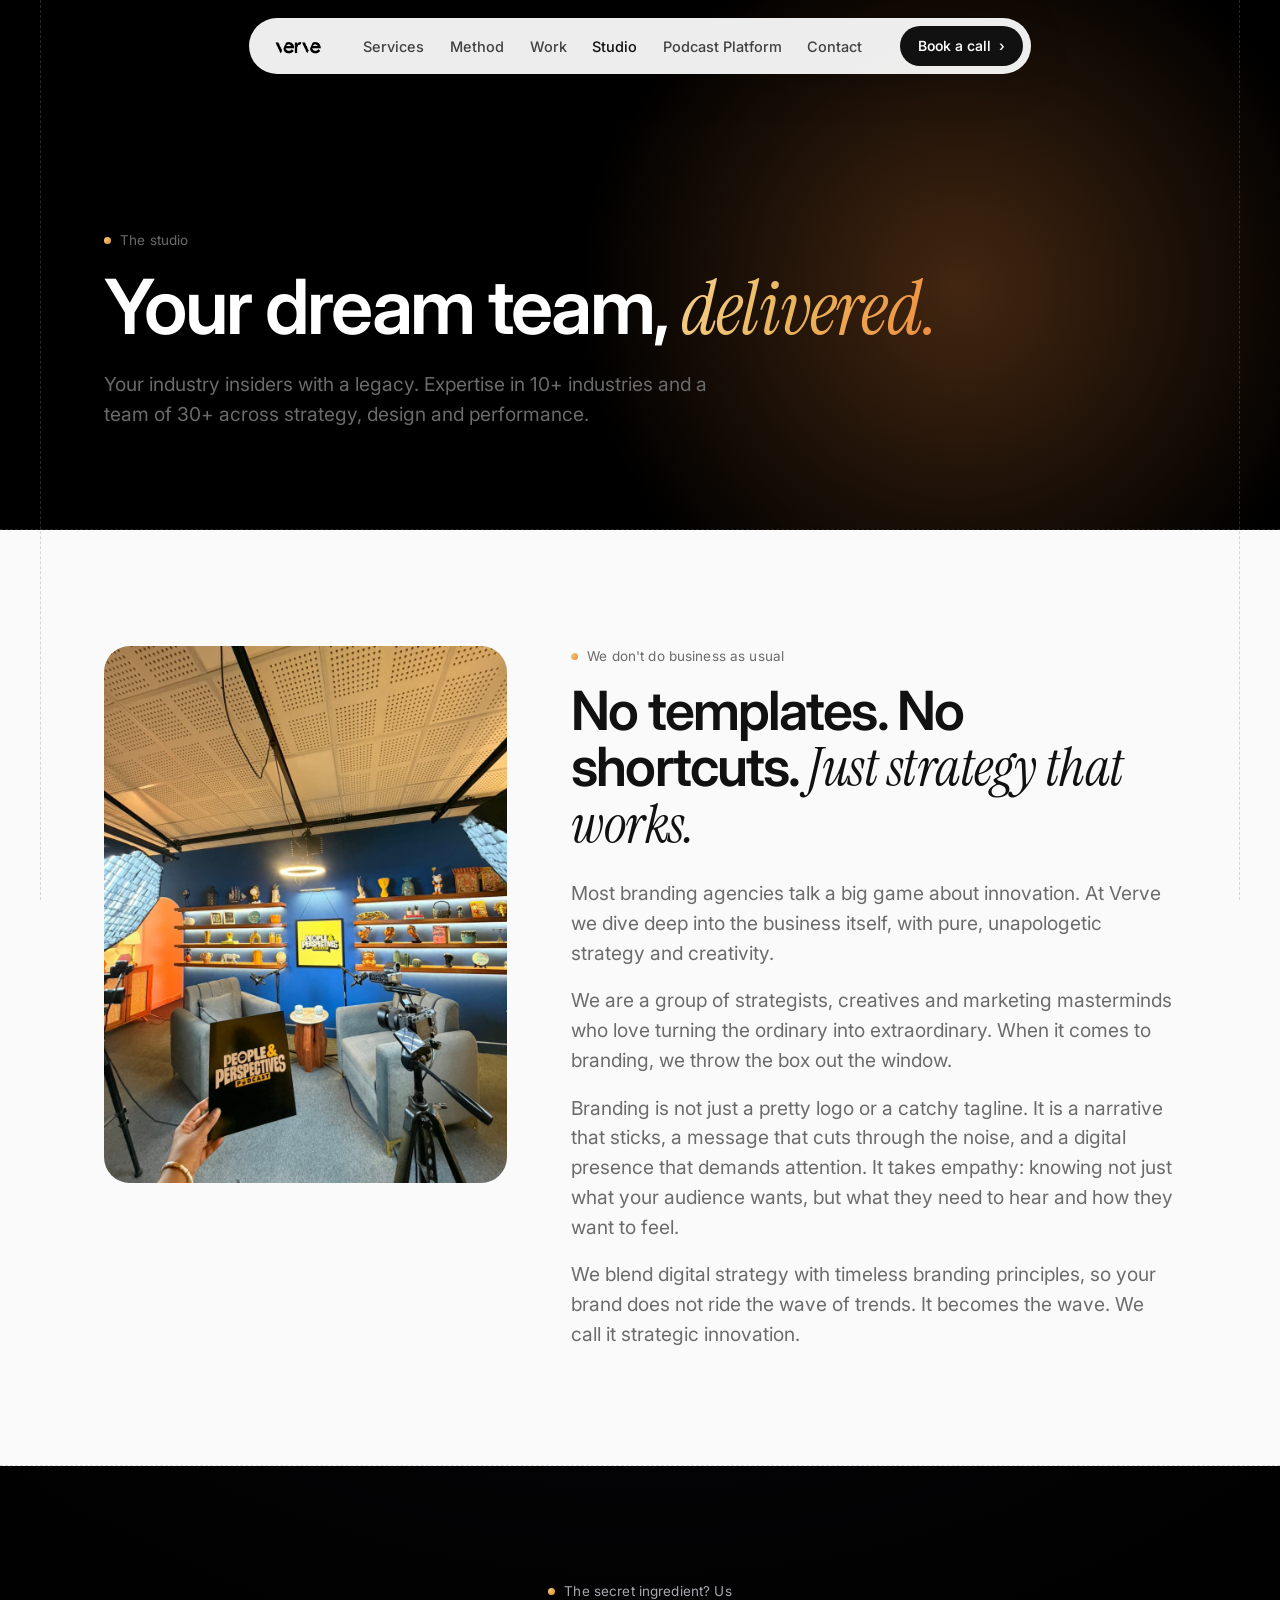
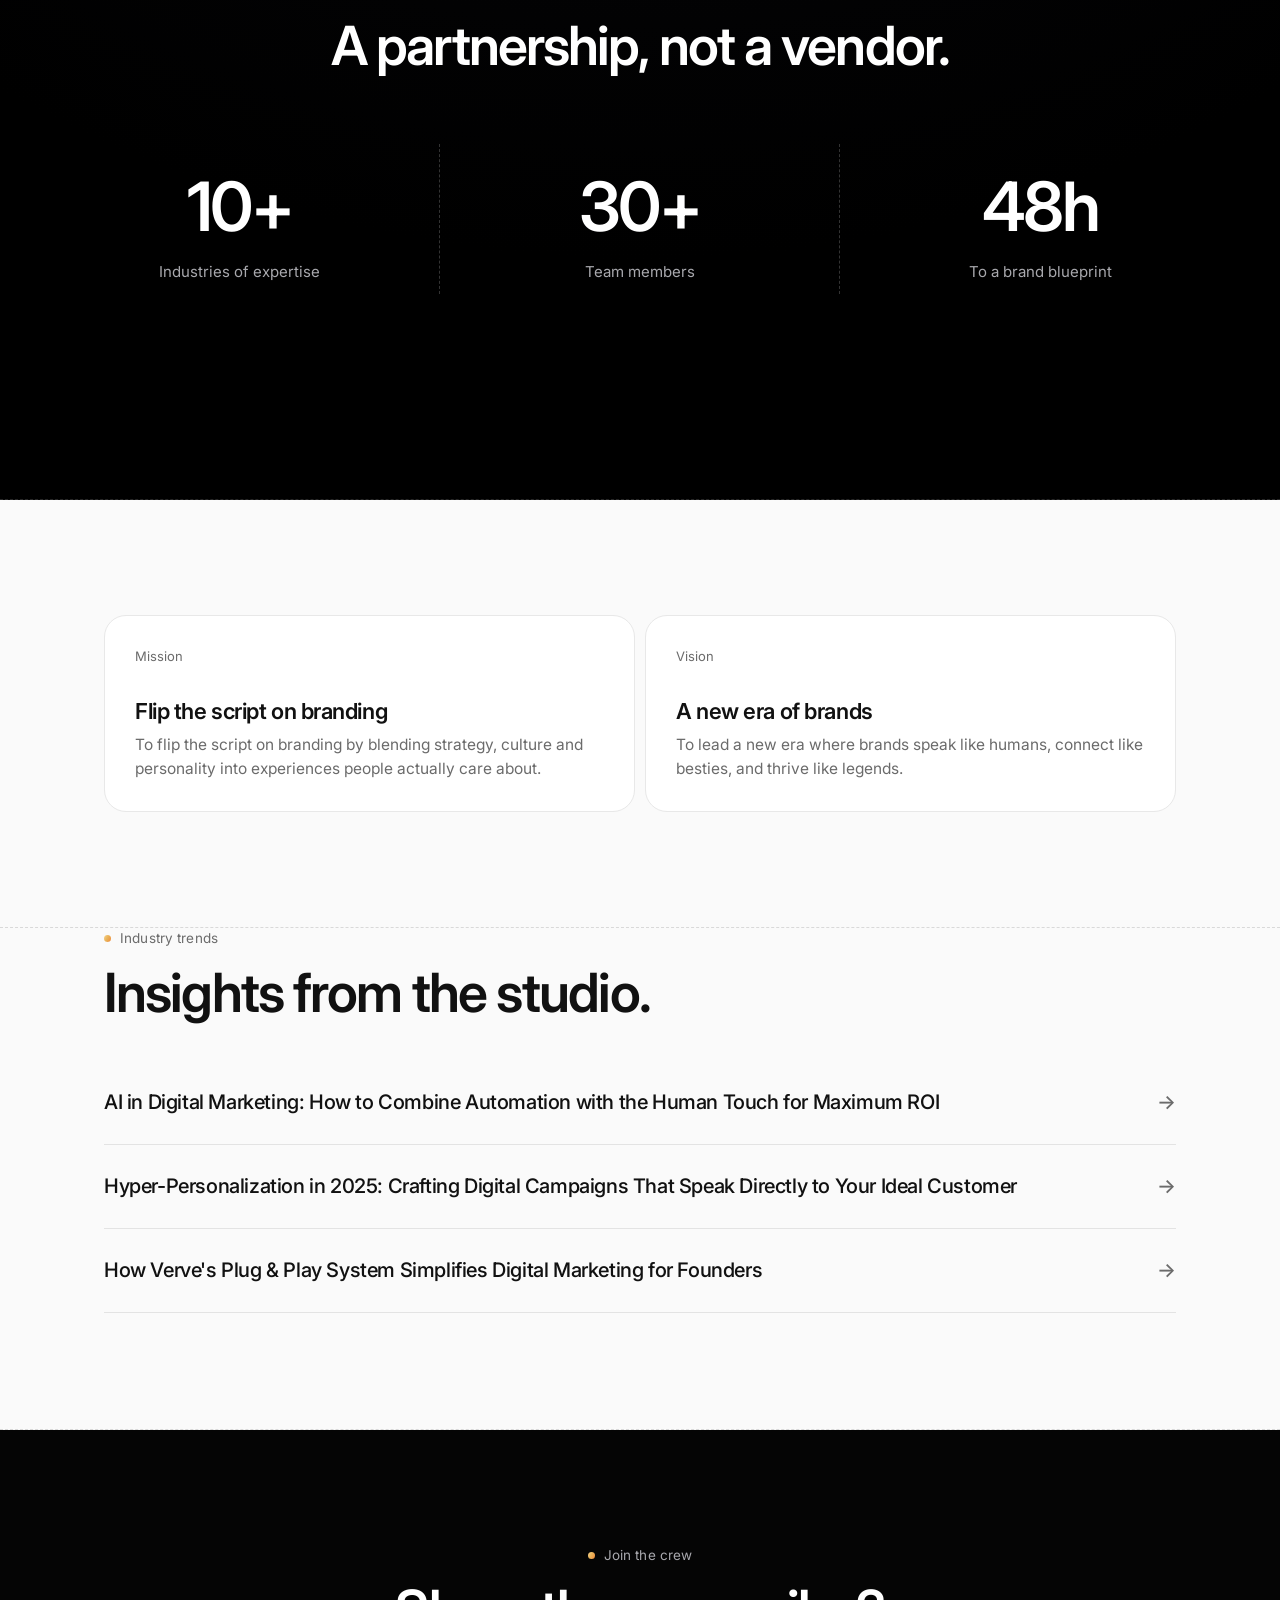
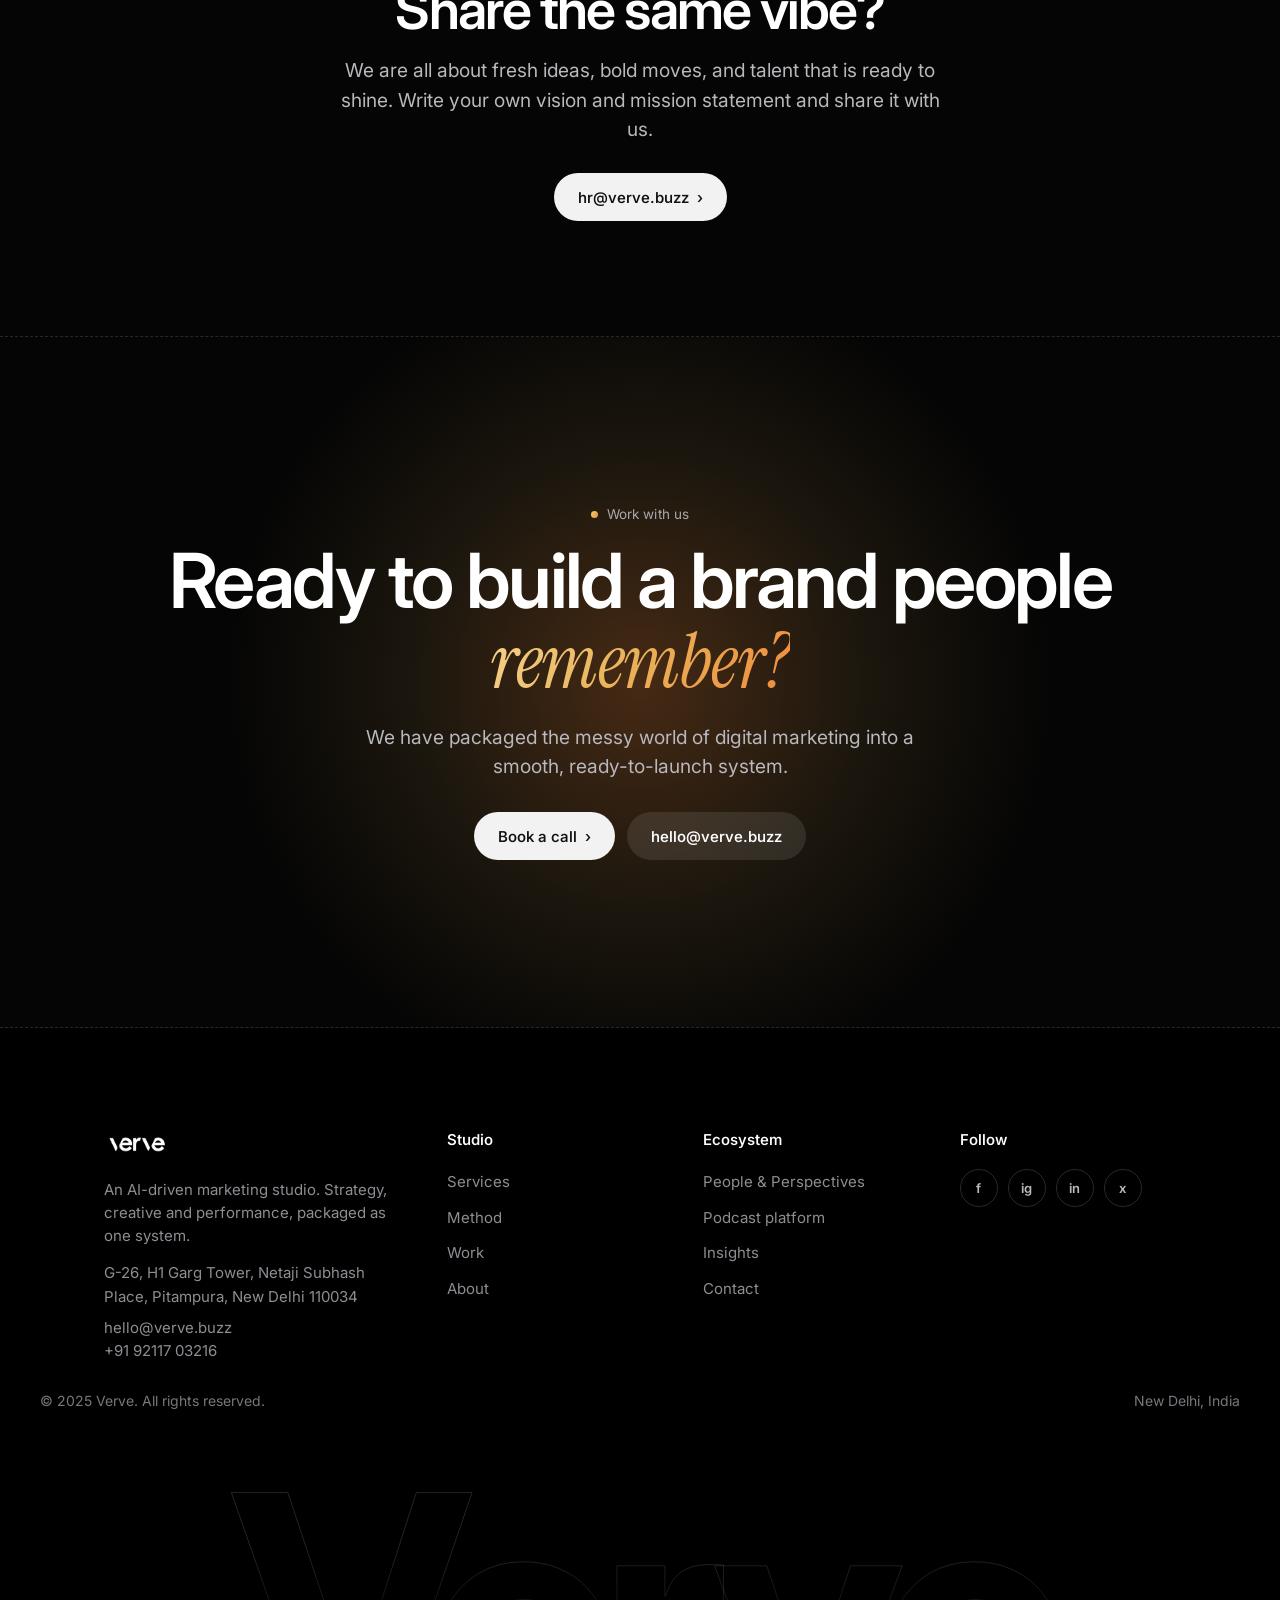
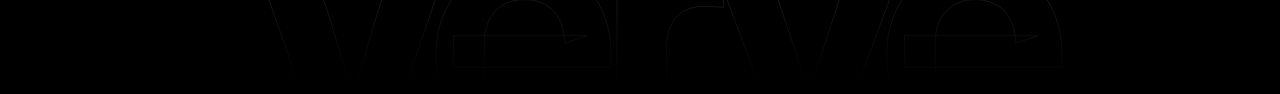
==== commit 1e071450: "v9: outcome-led premium homepage - AI-SEO, digital reputation, GTM, launch films, designer motion sy" ====
--- a/about.html
+++ b/about.html
@@ -1,7 +1,7 @@
-<!doctype html><html lang="en"><head><meta charset="utf-8"><meta name="viewport" content="width=device-width,initial-scale=1"><title>Studio | Verve</title><meta name="description" content="Your industry insiders with a legacy. A team of strategists, creatives and marketers who do not do business as usual."><meta property="og:title" content="Studio | Verve"><meta property="og:description" content="Your industry insiders with a legacy. A team of strategists, creatives and marketers who do not do business as usual."><meta property="og:image" content="/assets/v/work5.webp"><meta name="theme-color" content="#050505"><link rel="icon" href="/assets/v/favicon.png"><link rel="preconnect" href="https://fonts.googleapis.com"><link rel="preconnect" href="https://fonts.gstatic.com" crossorigin><link href="https://fonts.googleapis.com/css2?family=Inter:wght@400;450;500;550;600;700&family=Instrument+Serif:ital@1&display=swap" rel="stylesheet"><link rel="stylesheet" href="/css/style.css?v=8"></head><body><div class="rails"></div>
+<!doctype html><html lang="en"><head><meta charset="utf-8"><meta name="viewport" content="width=device-width,initial-scale=1"><title>Studio | Verve</title><meta name="description" content="Your industry insiders with a legacy. A team of strategists, creatives and marketers who do not do business as usual."><meta property="og:title" content="Studio | Verve"><meta property="og:description" content="Your industry insiders with a legacy. A team of strategists, creatives and marketers who do not do business as usual."><meta property="og:image" content="/assets/v/work5.webp"><meta name="theme-color" content="#050505"><link rel="icon" href="/assets/v/favicon.png"><link rel="preconnect" href="https://fonts.googleapis.com"><link rel="preconnect" href="https://fonts.gstatic.com" crossorigin><link href="https://fonts.googleapis.com/css2?family=Inter:wght@400;450;500;550;600;700&family=Instrument+Serif:ital@1&display=swap" rel="stylesheet"><link rel="stylesheet" href="/css/style.css?v=9"></head><body><div class="rails"></div>
 <header class="nav"><div class="pill"><a href="/"><img class="logo" src="/assets/v/verve-logo.png" alt="Verve"></a><ul><li><a href="/services.html">Services</a></li><li><a href="/system.html">Method</a></li><li><a href="/work.html">Work</a></li><li><a href="/about.html" class="on">Studio</a></li><li><a href="/podcast.html">Podcast Platform</a></li><li><a href="/contact.html">Contact</a></li></ul><a class="btn k sm" href="/contact.html">Book a call <i>&rsaquo;</i></a><button class="burger" aria-label="Menu">&#9776;</button></div></header><main><section class="ph"><div class="wrap"><div class="kick">The studio</div><h1 class="rv">Your dream team, <span class="ser gold">delivered.</span></h1><p class="lead rv">Your industry insiders with a legacy. Expertise in 10+ industries and a team of 30+ across strategy, design and performance.</p></div></section><section class="pad"><div class="wrap"><div class="split" style="align-items:start"><div class="aimg rv"><img src="/assets/pp/bts/media_wide.jpg" alt="Inside the studio during a production" loading="lazy"></div><div class="rv"><div class="kick">We don't do business as usual</div><h2 style="margin-bottom:26px">No templates. No shortcuts. <span class="ser">Just strategy that works.</span></h2><p class="lead" style="margin-bottom:18px">Most branding agencies talk a big game about innovation. At Verve we dive deep into the business itself, with pure, unapologetic strategy and creativity.</p><p class="lead" style="margin-bottom:18px">We are a group of strategists, creatives and marketing masterminds who love turning the ordinary into extraordinary. When it comes to branding, we throw the box out the window.</p><p class="lead" style="margin-bottom:18px">Branding is not just a pretty logo or a catchy tagline. It is a narrative that sticks, a message that cuts through the noise, and a digital presence that demands attention. It takes empathy: knowing not just what your audience wants, but what they need to hear and how they want to feel.</p><p class="lead">We blend digital strategy with timeless branding principles, so your brand does not ride the wave of trends. It becomes the wave. We call it strategic innovation.</p></div></div></div></section><section class="dark nums"><div class="wrap ctr pad" style="padding-bottom:0"><div class="kick" style="justify-content:center">The secret ingredient? Us</div><h2 class="rv">A partnership, not a vendor.</h2><div class="grid3"><div><b data-to="10" data-s="+">10+</b><span>Industries of expertise</span></div><div><b data-to="30" data-s="+">30+</b><span>Team members</span></div><div><b data-to="48" data-s="h">48h</b><span>To a brand blueprint</span></div></div></div><div class="horizon"></div></section><section class="pad"><div class="wrap"><div class="g2" style="margin-top:0"><div class="cd"><span class="n">Mission</span><h3>Flip the script on branding</h3><p>To flip the script on branding by blending strategy, culture and personality into experiences people actually care about.</p></div><div class="cd"><span class="n">Vision</span><h3>A new era of brands</h3><p>To lead a new era where brands speak like humans, connect like besties, and thrive like legends.</p></div></div></div></section><section class="pad" style="padding-top:0"><div class="wrap"><div class="kick">Industry trends</div><h2 class="rv">Insights from the studio.</h2><div class="blog" style="margin-top:40px"><a href="https://verve.buzz/ai-in-digital-marketing-how-to-combine-automation-with-the-human-touch-for-maximum-roi/" rel="noopener"><b style="font-weight:520">AI in Digital Marketing: How to Combine Automation with the Human Touch for Maximum ROI</b><span>&rarr;</span></a><a href="https://verve.buzz/hyper-personalization-in-2025-crafting-digital-campaigns-that-speak-directly-to-your-ideal-customer/" rel="noopener"><b style="font-weight:520">Hyper-Personalization in 2025: Crafting Digital Campaigns That Speak Directly to Your Ideal Customer</b><span>&rarr;</span></a><a href="https://verve.buzz/how-verves-plug-play-system-simplifies-digital-marketing-for-founders/" rel="noopener"><b style="font-weight:520">How Verve's Plug &amp; Play System Simplifies Digital Marketing for Founders</b><span>&rarr;</span></a></div></div></section><section class="pad dark" style="background:#050505"><div class="wrap ctr"><div class="kick" style="justify-content:center">Join the crew</div><h2 class="rv">Share the same vibe?</h2><p class="lead" style="margin-top:18px">We are all about fresh ideas, bold moves, and talent that is ready to shine. Write your own vision and mission statement and share it with us.</p><p style="margin-top:28px"><a class="btn w" href="mailto:hr@verve.buzz">hr@verve.buzz <i>&rsaquo;</i></a></p></div></section><section class="cta2 dark"><div class="orb"></div><div class="wrap in"><div class="kick" style="justify-content:center">Work with us</div><h2 class="rv">Ready to build a brand people <span class="ser gold">remember?</span></h2><p class="lead rv" style="margin:0 auto">We have packaged the messy world of digital marketing into a smooth, ready-to-launch system.</p><div class="cta"><a class="btn w" href="/contact.html">Book a call <i>&rsaquo;</i></a><a class="btn g" href="mailto:hello@verve.buzz">hello@verve.buzz</a></div></div></section></main><footer><div class="wrap"><div class="fg"><div><img src="/assets/v/verve-logo.png" alt="Verve" style="height:30px;margin-bottom:20px"><p style="max-width:330px">An AI-driven marketing studio. Strategy, creative and performance, packaged as one system.</p><p style="margin-top:14px">G-26, H1 Garg Tower, Netaji Subhash Place, Pitampura, New Delhi 110034</p><p style="margin-top:8px"><a href="mailto:hello@verve.buzz">hello@verve.buzz</a><br><a href="tel:+919211703216">+91 92117 03216</a></p></div>
 <div><h4>Studio</h4><ul><li><a href="/services.html">Services</a></li><li><a href="/system.html">Method</a></li><li><a href="/work.html">Work</a></li><li><a href="/about.html">About</a></li></ul></div>
 <div><h4>Ecosystem</h4><ul><li><a href="https://people-and-perspectives-site.pages.dev" rel="noopener">People &amp; Perspectives</a></li><li><a href="/podcast.html">Podcast platform</a></li><li><a href="https://verve.buzz/blog/" rel="noopener">Insights</a></li><li><a href="/contact.html">Contact</a></li></ul></div>
 <div><h4>Follow</h4><div class="soc"><a href="https://www.facebook.com/profile.php?id=61567252204766" aria-label="Facebook" rel="noopener">f</a><a href="https://www.instagram.com/theverve360" aria-label="Instagram" rel="noopener">ig</a><a href="https://www.linkedin.com/company/theverve360" aria-label="LinkedIn" rel="noopener">in</a><a href="https://x.com/verve360" aria-label="X" rel="noopener">x</a></div></div></div>
 </div><div class="wrap fb"><span>&copy; 2025 Verve. All rights reserved.</span><span>New Delhi, India</span></div><div class="mark" aria-hidden="true">Verve</div></footer>
-<div class="lb"><button aria-label="Close">&times;</button><img alt=""></div><script src="/js/main.js?v=8" defer></script></body></html>
+<div class="lb"><button aria-label="Close">&times;</button><img alt=""></div><script src="/js/main.js?v=9" defer></script></body></html>
--- a/css/style.css
+++ b/css/style.css
@@ -41,12 +41,11 @@
 .hero h1{max-width:900px;margin:0 auto 22px}.hero .lead{margin:0 auto 34px;color:#cfcfd4}
 .hero .cta{display:flex;gap:12px;justify-content:center;flex-wrap:wrap}
 .fan{--w:clamp(130px,17vw,230px);position:relative;z-index:2;display:flex;justify-content:center;margin-top:clamp(40px,5vw,70px);height:clamp(190px,21vw,270px)}
-.fan figure{position:absolute;bottom:calc(-1 * clamp(40px,6vw,90px));width:var(--w);aspect-ratio:3/4;border-radius:18px;overflow:hidden;box-shadow:0 30px 70px rgba(0,0,0,.6);border:1px solid rgba(255,255,255,.14);transform-origin:50% 120%;transition:transform .8s cubic-bezier(.2,.8,.2,1),opacity .8s;opacity:0}
-.fan.in figure{opacity:1}
+.fan figure{position:absolute;bottom:calc(-1 * clamp(40px,6vw,90px));width:var(--w);aspect-ratio:3/4;border-radius:18px;overflow:hidden;box-shadow:0 30px 70px rgba(0,0,0,.6);border:1px solid rgba(255,255,255,.14);transform-origin:50% 120%;opacity:1;animation:fanin .9s cubic-bezier(.2,.8,.2,1) both}
+@keyframes fanin{from{opacity:0;transform:rotate(calc(var(--k)*7deg)) translateY(30px)}to{opacity:1;transform:rotate(calc(var(--k)*7deg))}}
 .fan figure img{width:100%;height:100%;object-fit:cover}
 
-.fan figure{left:calc(50% - var(--w)/2 + var(--k)*var(--w)*.72);transform:rotate(calc(var(--k)*7deg)) translateY(30px)}
-.fan.in figure{transform:rotate(calc(var(--k)*7deg))}
+.fan figure{left:calc(50% - var(--w)/2 + var(--k)*var(--w)*.72);transform:rotate(calc(var(--k)*7deg))}
 .fan figure:nth-child(1){--k:-2}.fan figure:nth-child(2){--k:-1}.fan figure:nth-child(3){--k:0;z-index:3}.fan figure:nth-child(4){--k:1}.fan figure:nth-child(5){--k:2}
 @media(max-width:700px){.fan figure:nth-child(1),.fan figure:nth-child(5){display:none}.fan{--w:150px}}
 /* marquee */
@@ -210,3 +209,166 @@
 @media(max-width:1000px){.people-grid{grid-template-columns:repeat(2,minmax(0,1fr))}.bento{grid-template-rows:300px 250px}.nav ul{gap:12px}.nav ul a{font-size:13px}.product-grid{grid-template-columns:1fr 1fr}}
 @media(max-width:700px){.section-top{display:block;margin-bottom:28px}.section-top .lead{margin-top:22px}.section-top>.btn{margin-top:24px}.service-grid{grid-template-columns:1fr;gap:16px}.service-card.wide{display:flex;flex-direction:column;align-items:stretch}.service-art{padding:18px}.identity-art{gap:12px;padding:18px}.service-copy{padding:26px}.service-copy h3{font-size:29px}.service-copy small{margin-bottom:16px}.workflow-visual{padding:18px}.workflow-visual .term{min-height:270px;font-size:12px}.workflow-notes{gap:10px}.workflow-notes>div{padding:14px 12px}.workflow-notes b{font-size:19px}.people-grid{gap:12px}.person-info{padding:16px 14px}.person h3{font-size:18px}.person p{font-size:12px}.media-tag{left:10px;top:10px;padding:3px 10px;font-size:16px}.bento{grid-template-columns:repeat(2,minmax(0,1fr));grid-template-rows:260px auto 260px 230px;gap:12px}.bento-studio,.bento-logos,.bento-faces{grid-column:span 2}.bento-logos{padding:22px}.media-grid>div{height:54px}.tile-label{padding:45px 18px 18px}.tile-label b{font-size:20px}.bento-video .tile-label b{font-size:17px}.bento-video .tile-label small{font-size:9px}.network-link{align-items:start;flex-direction:column;gap:16px}.product-grid{grid-template-columns:1fr}.product-image{height:320px}.lg{grid-template-columns:repeat(3,minmax(0,1fr))}.lg>div{min-height:102px;padding:18px 12px}.lg img.rc{max-height:36px}.lg img:not(.rc){max-height:46px;max-width:52px}.fb{padding:28px 22px}.hero h1{font-size:42px}.hero .wrap{padding-inline:24px}.wrap{padding-inline:22px}.cinfo b{overflow-wrap:anywhere}.gfaces{gap:14px!important}.mas figcaption{flex-direction:column;gap:4px}}
 @media(max-width:360px){.people-grid{grid-template-columns:1fr}.hero h1{font-size:37px}.workflow-notes{grid-template-columns:1fr}}
+
+/* ===== v9: outcome-led home, designer motion system ===== */
+::selection{background:#f6d28e;color:#111}
+a:focus-visible,.btn:focus-visible,summary:focus-visible{outline:2px solid var(--gold);outline-offset:3px;border-radius:6px}
+
+.pbar{position:fixed;top:0;left:0;height:2px;width:100%;z-index:120;pointer-events:none;background:transparent}
+.pbar i{display:block;height:100%;width:100%;background:var(--grad);transform-origin:0 50%;transform:scaleX(0)}
+
+/* hero refinements */
+.hero{padding-bottom:clamp(30px,4vw,50px)}
+.hkick{justify-content:center;color:#b9b9bf}
+.hero h1{font-size:clamp(44px,7vw,88px)}
+.scue{position:relative;z-index:2;display:flex;justify-content:center;margin-top:clamp(34px,4vw,54px)}
+.scue span{width:1px;height:52px;background:linear-gradient(180deg,transparent,var(--gold));position:relative;overflow:hidden}
+.scue span:after{content:"";position:absolute;left:-2px;top:-8px;width:5px;height:8px;border-radius:99px;background:var(--gold);animation:cue 2.2s cubic-bezier(.6,.1,.3,.9) infinite}
+@keyframes cue{to{transform:translateY(68px)}}
+.fan figure{animation:fanin .9s cubic-bezier(.2,.8,.2,1) both,floaty 7s ease-in-out calc(.9s + var(--k)*.35s) infinite}
+@keyframes floaty{50%{translate:0 -9px}}
+.fan{will-change:transform}
+
+/* press caption strip */
+.pstrip{padding:26px 0 0;border-bottom:0}
+.pcap{display:flex;justify-content:space-between;align-items:baseline;gap:18px;flex-wrap:wrap}
+.pcap span:first-child{font-size:13.5px;letter-spacing:.14em;text-transform:uppercase;color:var(--mut)}
+.pcap-note{font-size:11.5px;color:#9a9a9f}
+.strip{border-top:0}
+
+/* shift statement */
+.shift{padding:clamp(80px,10vw,140px) 0}
+.shift-meta{display:flex;gap:10px;margin-top:44px;flex-wrap:wrap}
+.shift-meta span{border:1px solid rgba(255,255,255,.22);color:#e9e9ec;border-radius:99px;padding:8px 18px;font-size:13.5px;letter-spacing:.02em}
+
+/* outcome cards */
+.outc-grid{display:grid;grid-template-columns:repeat(4,minmax(0,1fr));gap:14px}
+.outc{position:relative;display:flex;flex-direction:column;background:#0b0b0d;color:#fff;border-radius:24px;padding:30px 26px 26px;min-height:300px;overflow:hidden;transition:transform .5s cubic-bezier(.2,.8,.2,1),box-shadow .5s;transform-style:preserve-3d}
+.outc:before{content:"";position:absolute;inset:0;background:radial-gradient(360px 360px at var(--mx,70%) var(--my,20%),rgba(233,180,90,.22),transparent 65%);opacity:0;transition:opacity .4s;pointer-events:none}
+.outc:hover:before{opacity:1}
+.outc:hover{box-shadow:0 30px 60px rgba(10,10,10,.35)}
+.outc .on{font-size:12.5px;letter-spacing:.14em;color:var(--gold);margin-bottom:auto}
+.outc h3{font-size:clamp(24px,2.2vw,30px);margin:60px 0 12px;letter-spacing:-.025em}
+.outc p{color:#b4b4ba;font-size:14.5px;line-height:1.5}
+.oarrow{position:absolute;top:24px;right:24px;width:38px;height:38px;border:1px solid rgba(255,255,255,.25);border-radius:50%;display:grid;place-items:center;font-size:16px;color:#fff;transition:.35s}
+.outc:hover .oarrow{background:var(--gold);border-color:var(--gold);color:#111;transform:rotate(-45deg)}
+
+/* ai-seo */
+.ai-grid{display:grid;grid-template-columns:1.05fr .95fr;gap:clamp(26px,4vw,56px);align-items:center}
+.statgrid{display:grid;grid-template-columns:1fr 1fr;gap:12px}
+.stat{background:#101014;border:1px solid #232327;border-radius:20px;padding:26px 24px;transition:border-color .3s,transform .3s}
+.stat:hover{border-color:rgba(233,180,90,.5);transform:translateY(-3px)}
+.stat b{display:block;font-size:clamp(34px,3.4vw,46px);font-weight:600;letter-spacing:-.04em;background:var(--grad);-webkit-background-clip:text;background-clip:text;color:transparent}
+.stat span{display:block;color:#d6d6da;font-size:14.5px;margin-top:8px;line-height:1.45}
+.stat small{display:block;color:#7c7c83;font-size:11.5px;margin-top:10px;letter-spacing:.04em;text-transform:uppercase}
+.aimock{position:relative;background:#0e0e12;border:1px solid #26262b;border-radius:26px;padding:26px;box-shadow:0 40px 90px rgba(0,0,0,.5)}
+.aiq{display:flex;align-items:center;gap:12px;background:#17171c;border:1px solid #2a2a30;border-radius:99px;padding:13px 20px;font-size:14px;color:#cfcfd4}
+.aiq-ico{width:9px;height:9px;border-radius:50%;background:var(--grad);flex:none}
+.aia{position:relative;margin-top:16px;background:#131318;border:1px solid #2a2a30;border-radius:18px;padding:22px;overflow:hidden}
+.aia-glow{position:absolute;inset:0;background:radial-gradient(70% 90% at 100% 0,rgba(240,138,60,.14),transparent 60%);pointer-events:none}
+.aia-line{height:9px;border-radius:99px;background:#26262d;margin-bottom:10px}
+.aia-line.w80{width:80%}.aia-line.w95{width:95%}.aia-line.w60{width:60%}
+.aia-ans{font-size:15.5px;line-height:1.6;color:#e6e6ea;margin:16px 0 18px}
+.aia-ans b{color:var(--gold);font-weight:600}
+.aia-src{display:flex;gap:8px;flex-wrap:wrap}
+.aia-src span{font-size:12px;color:#a9a9b0;border:1px solid #33333a;border-radius:99px;padding:5px 12px}
+.aia-tag{position:absolute;top:-11px;right:20px;background:var(--grad);color:#111;font-size:11px;font-weight:600;letter-spacing:.06em;text-transform:uppercase;border-radius:99px;padding:5px 12px}
+.apoints{display:grid;grid-template-columns:repeat(3,minmax(0,1fr));gap:12px;margin-top:16px}
+.apoint{border-top:1px solid rgba(255,255,255,.18);padding-top:20px}
+.apoint b{font-size:17px;letter-spacing:-.01em}
+.apoint p{color:#a9a9b0;font-size:14px;margin-top:8px;line-height:1.55}
+.srcnote{margin-top:26px;font-size:12px;color:#85858c}
+
+/* browser mockups */
+.bmocks{display:grid;grid-template-columns:1fr 1.25fr 1fr;gap:18px;align-items:center}
+.bmock{background:#fff;border:1px solid #e4e4e2;border-radius:16px;overflow:hidden;box-shadow:0 30px 70px rgba(20,20,20,.12);transition:transform .6s cubic-bezier(.2,.8,.2,1),box-shadow .6s}
+.bmock:hover{transform:translateY(-8px);box-shadow:0 44px 90px rgba(20,20,20,.18)}
+.bmock:nth-child(2){transform:scale(1.04);z-index:2}
+.bmock:nth-child(2):hover{transform:scale(1.04) translateY(-8px)}
+.bbar{display:flex;align-items:center;gap:6px;padding:11px 14px;border-bottom:1px solid #ececea;background:#f7f7f5}
+.bbar i{width:9px;height:9px;border-radius:50%;background:#dcdcd8}
+.bbar i:first-child{background:#f0b4ac}.bbar i:nth-child(2){background:#f4dcaa}.bbar i:nth-child(3){background:#bfe3c2}
+.bbar span{margin-left:10px;font-size:11.5px;color:#8d8d93;background:#fff;border:1px solid #e8e8e6;border-radius:99px;padding:3px 12px}
+.bmock img{width:100%;aspect-ratio:4/3;object-fit:cover;object-position:top}
+.chips{display:flex;gap:10px;flex-wrap:wrap;margin-top:34px}
+.chips span{border:1px solid #dcdcd8;background:#fff;border-radius:99px;padding:9px 18px;font-size:13.5px;color:#333}
+
+/* reputation */
+.repstats{display:grid;grid-template-columns:repeat(3,minmax(0,1fr));gap:12px;margin-bottom:8px}
+.repstat{border:1px solid #26262b;background:#101014;border-radius:20px;padding:26px 24px}
+.repstat b{display:block;font-size:clamp(32px,3.2vw,44px);font-weight:600;letter-spacing:-.04em;background:var(--grad);-webkit-background-clip:text;background-clip:text;color:transparent}
+.repstat span{display:block;color:#c9c9ce;font-size:14px;margin-top:8px;line-height:1.5}
+.rep-marq{margin:44px 0 60px}
+.rep-marq .row{display:flex;gap:18px;width:max-content;animation:mq 70s linear infinite;margin-bottom:18px}
+.rep-marq .row.r2{animation-direction:reverse;animation-duration:85s}
+.rep-marq .row:hover{animation-play-state:paused}
+.rep-marq figure{width:clamp(190px,19vw,260px);border-radius:16px;overflow:hidden;flex:none;background:#111}
+.rep-marq img{width:100%;height:auto;transition:transform .5s}
+.rep-marq figure:hover img{transform:scale(1.04)}
+.rep-marq .wmask{mask-image:linear-gradient(90deg,transparent,#000 8%,#000 92%,transparent);overflow:hidden}
+.rep-people{margin-top:10px}
+.gfaces{display:grid;grid-template-columns:repeat(5,minmax(0,1fr));gap:14px}
+.gface{margin:0}
+.gface img{width:100%;aspect-ratio:1;object-fit:cover;border-radius:18px;filter:grayscale(1);transition:filter .5s,transform .5s}
+.gface:hover img{filter:none;transform:translateY(-4px)}
+.gface figcaption{font-size:13px;color:#b9b9bf;margin-top:10px;text-align:center}
+
+/* gtm */
+.gtm-grid{display:grid;grid-template-columns:1.05fr .95fr;gap:clamp(30px,5vw,70px);align-items:start}
+.tl{position:relative;padding-left:34px}
+.tline{position:absolute;left:8px;top:14px;bottom:14px;width:2px;background:#e6e2d8}
+.tline:after{content:"";position:absolute;inset:0;background:var(--grad);transform-origin:50% 0;transform:scaleY(var(--tlp,0));transition:transform .2s linear}
+.tlstep{position:relative;padding:0 0 42px}
+.tlstep:last-child{padding-bottom:0}
+.tldot{position:absolute;left:-32px;top:8px;width:14px;height:14px;border-radius:50%;background:#fff;border:2px solid var(--gold);box-shadow:0 0 0 5px rgba(233,180,90,.18)}
+.tlstep small{font-size:12px;letter-spacing:.12em;text-transform:uppercase;color:var(--mut)}
+.tlstep h3{font-size:clamp(23px,2.4vw,30px);margin:8px 0 10px}
+.tlstep p{color:var(--mut);font-size:15px;max-width:420px}
+.launchfilms{display:grid;grid-template-columns:1fr 1fr;gap:16px;align-items:start}
+.launchfilms .phone{grid-row:span 2;max-width:300px;width:100%}
+.lf-side{display:grid;gap:16px}
+.lf-side .bento-video{position:relative;border-radius:20px;overflow:hidden;aspect-ratio:16/10;background:#111}
+.lf-side .bento-video video{width:100%;height:100%;object-fit:cover}
+
+/* responsive v9 */
+@media(max-width:1000px){
+.outc-grid{grid-template-columns:repeat(2,minmax(0,1fr))}
+.ai-grid,.gtm-grid{grid-template-columns:1fr}
+.bmocks{grid-template-columns:1fr 1fr}
+.bmock:nth-child(2){transform:none}
+.bmock:nth-child(3){display:none}
+.repstats{grid-template-columns:1fr 1fr 1fr}
+.gfaces{grid-template-columns:repeat(3,minmax(0,1fr))}
+}
+@media(max-width:700px){
+.hero h1{font-size:clamp(38px,11vw,52px)}
+.outc-grid{grid-template-columns:1fr}
+.outc{min-height:0}
+.outc h3{margin-top:44px}
+.statgrid{grid-template-columns:1fr 1fr}
+.apoints{grid-template-columns:1fr}
+.bmocks{grid-template-columns:1fr}
+.bmock:nth-child(3){display:block}
+.bmock:nth-child(2){display:none}
+.repstats{grid-template-columns:1fr}
+.gfaces{grid-template-columns:repeat(2,minmax(0,1fr))}
+.launchfilms{grid-template-columns:1fr}
+.launchfilms .phone{grid-row:auto;margin:0 auto}
+.pcap-note{display:none}
+.scue span{height:38px}
+}
+@media(max-width:360px){
+.statgrid{grid-template-columns:1fr}
+.gfaces{grid-template-columns:1fr 1fr}
+}
+@media(prefers-reduced-motion:reduce){
+.fan figure{animation:none;opacity:1}
+.scue span:after{animation:none}
+.tline:after{transform:scaleY(1)}
+}
+
+/* v9 fixes */
+.reputation .person-info h3{color:#111}
+.outc .on{margin-bottom:20px}
+.outc h3{margin-top:auto}
+.nums .kick,.nums h2{position:relative;z-index:2}
